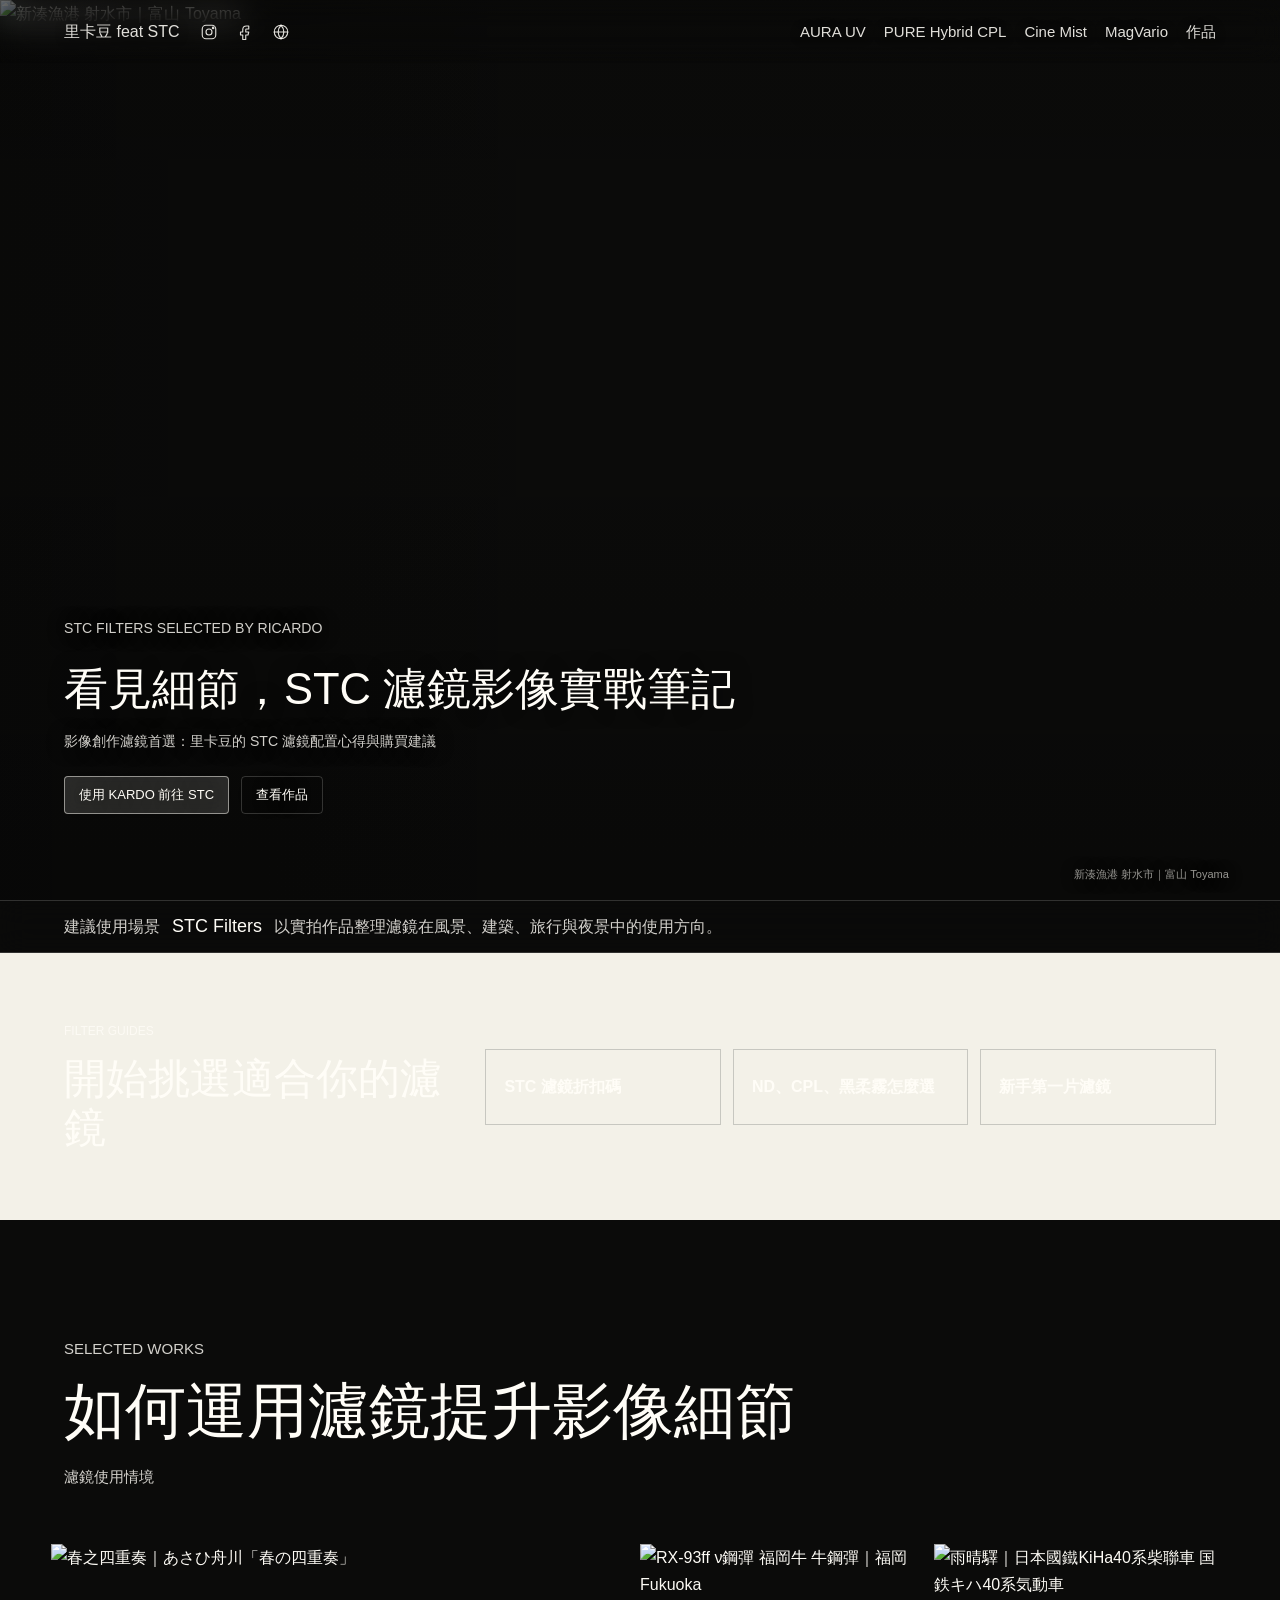
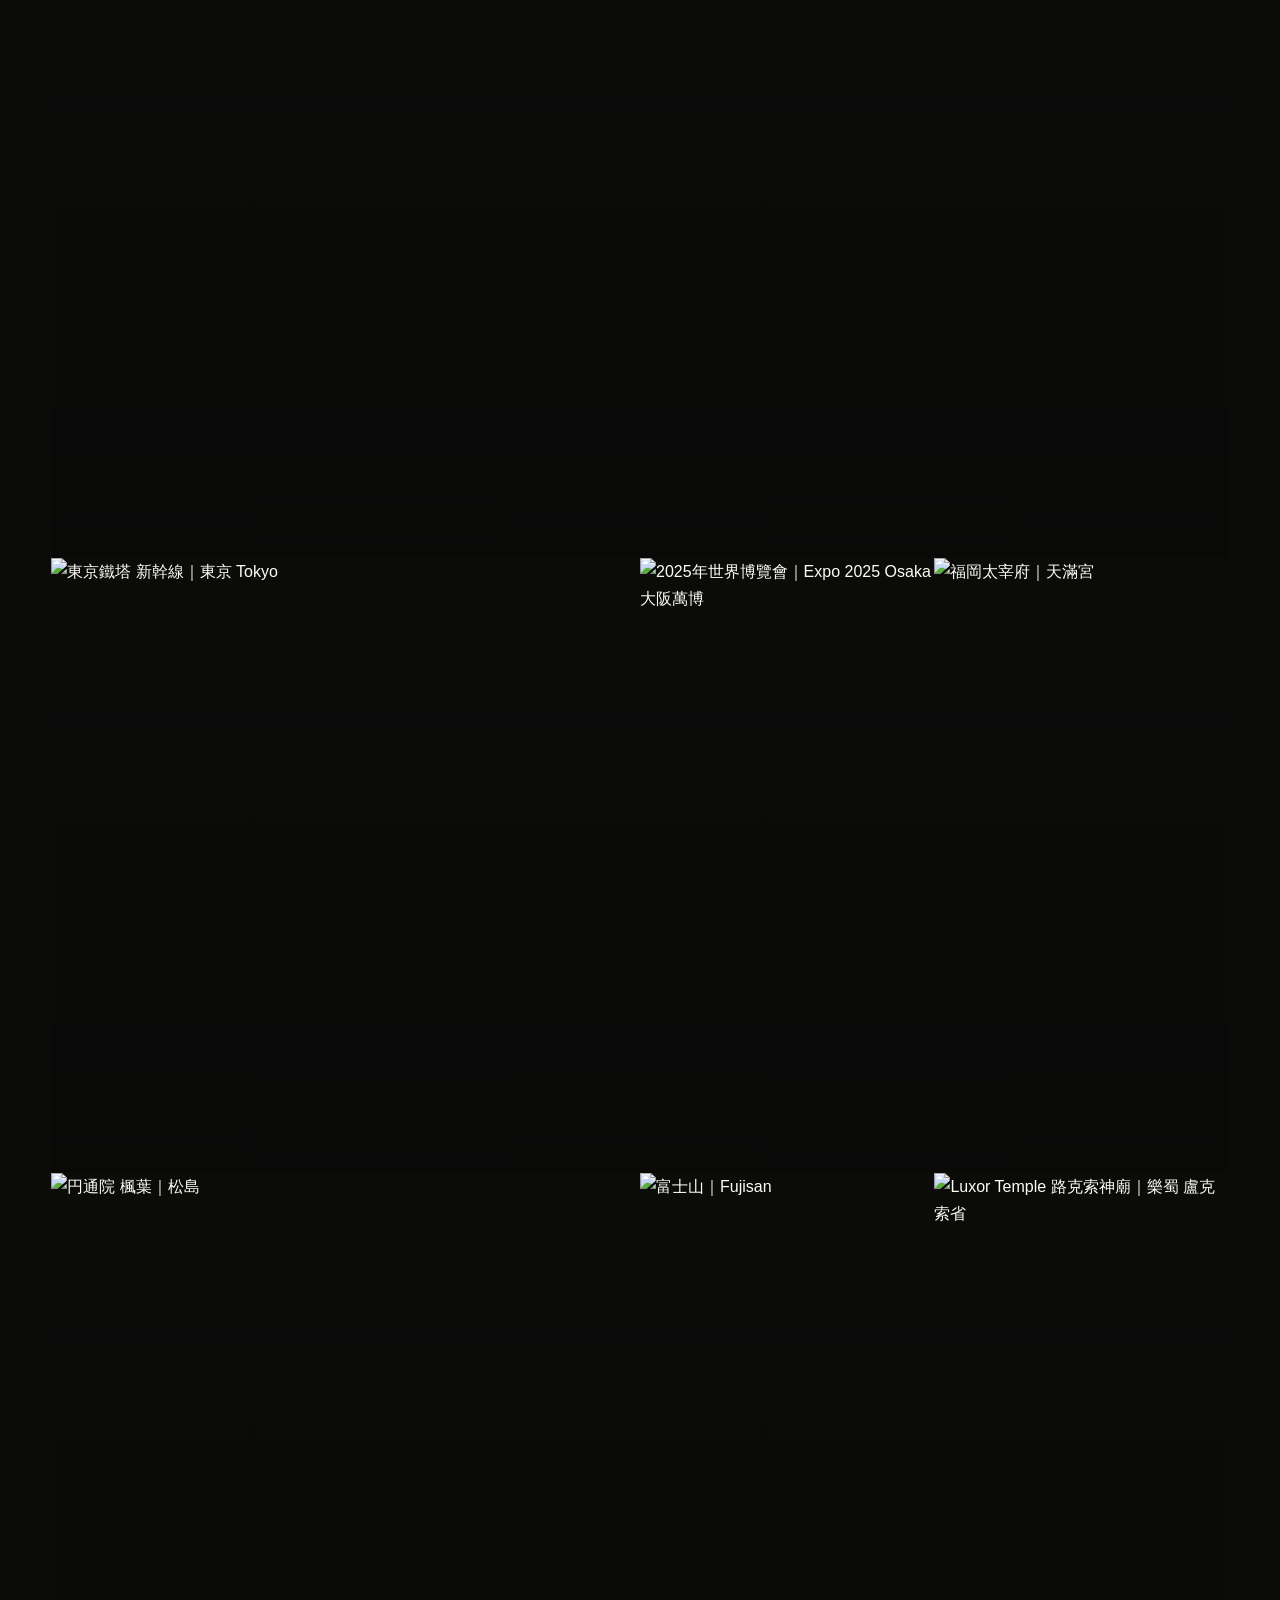
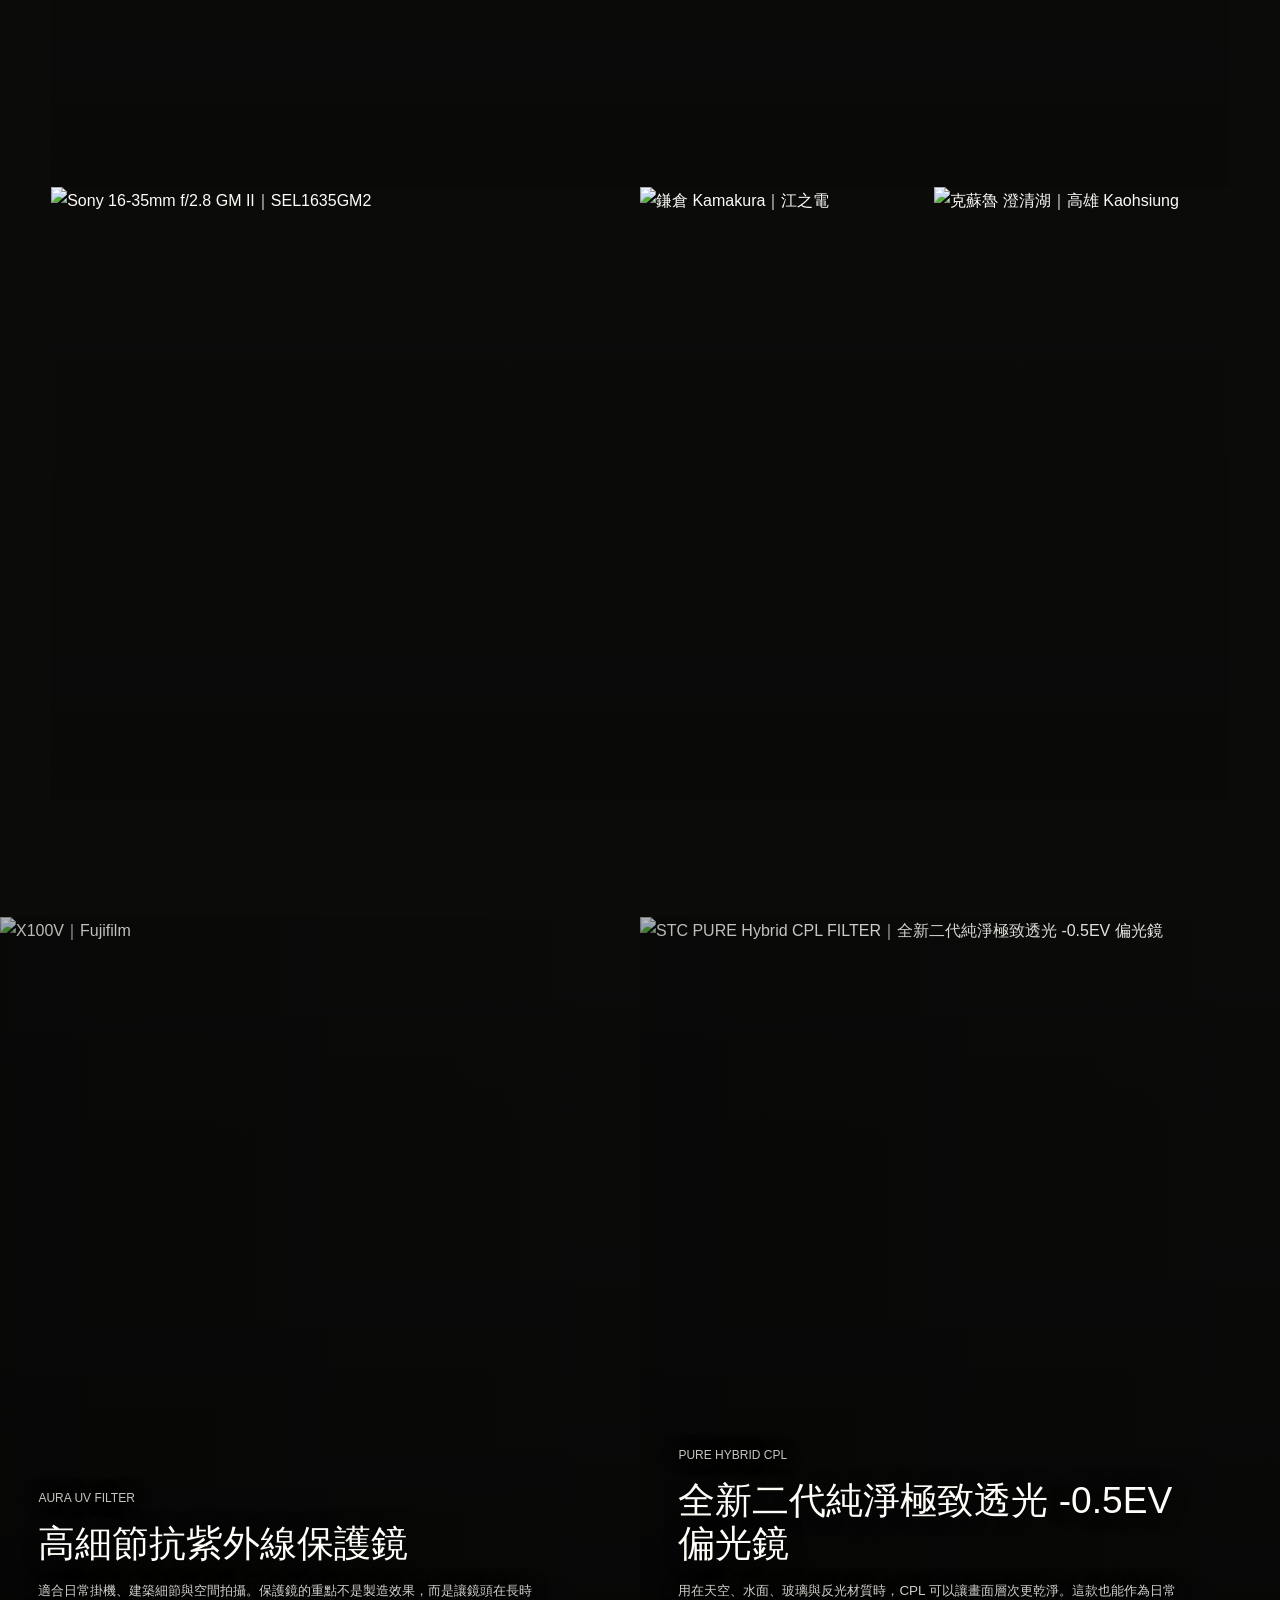
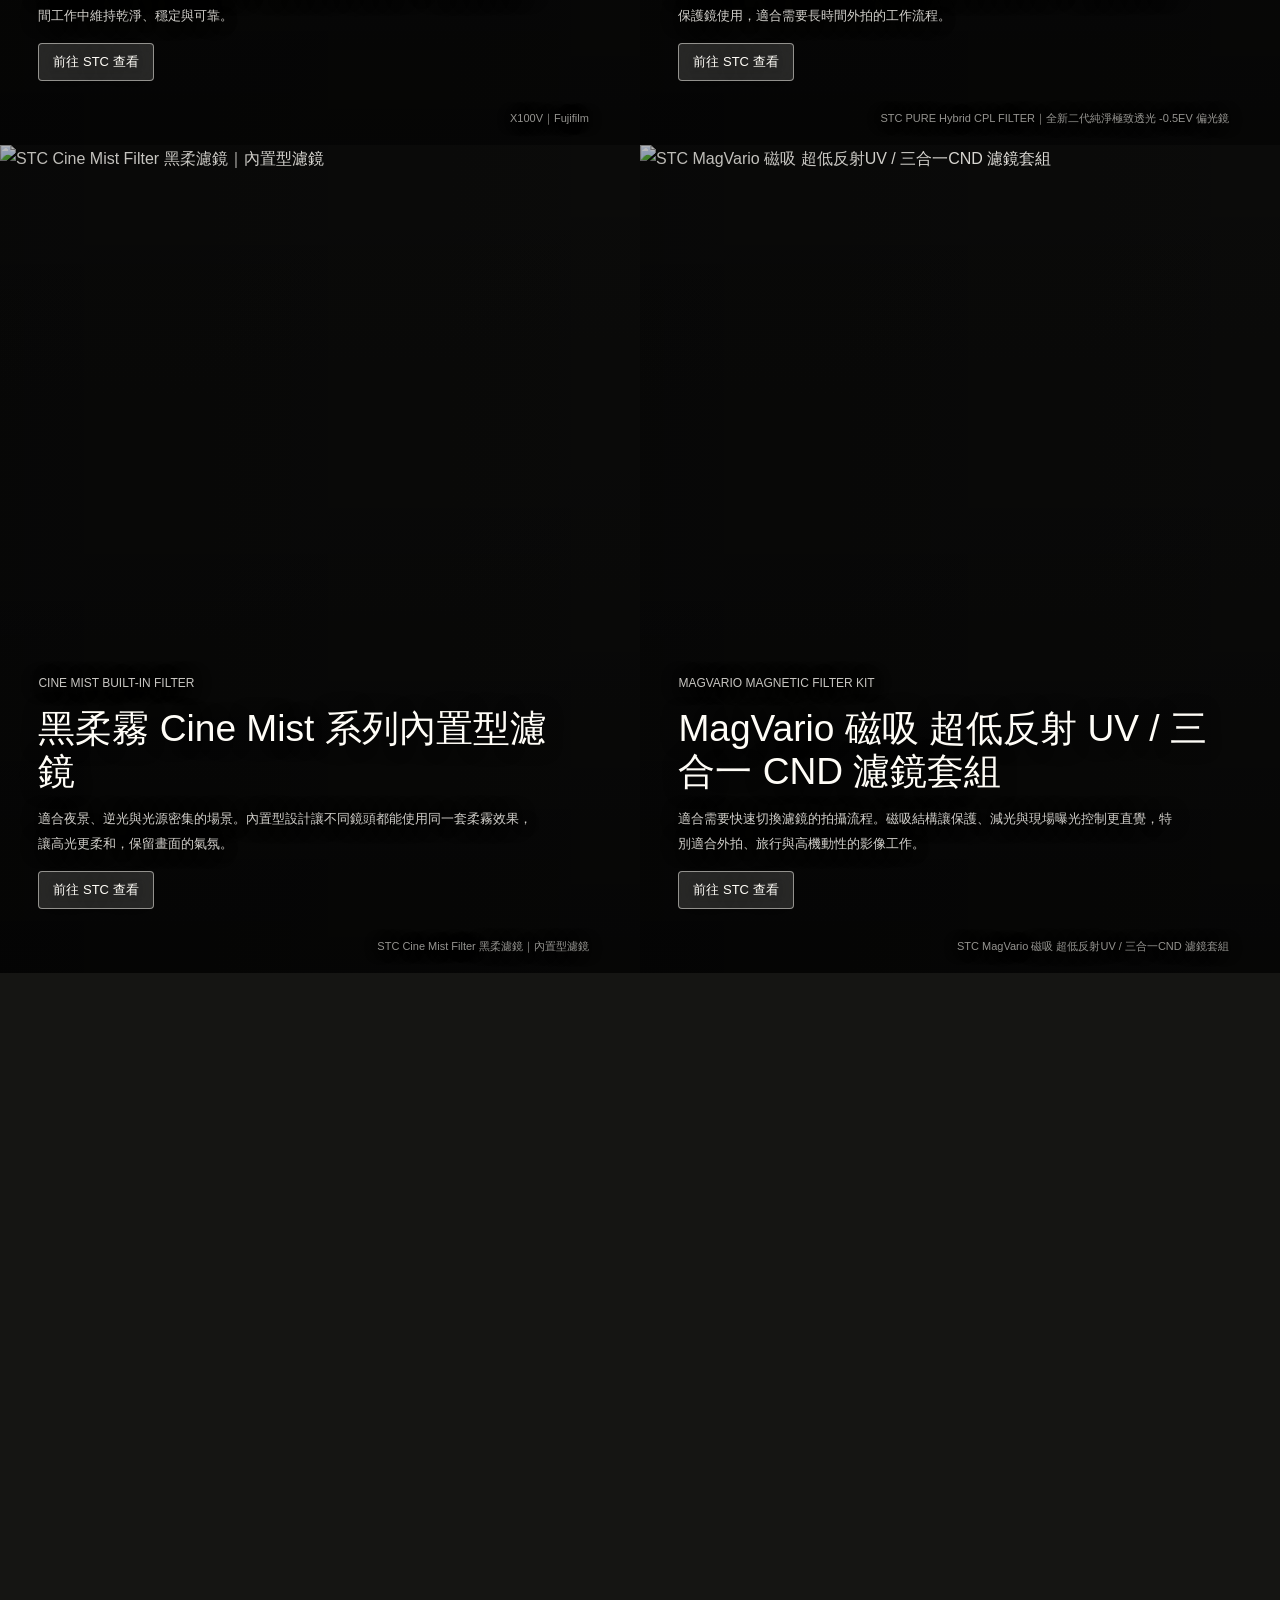
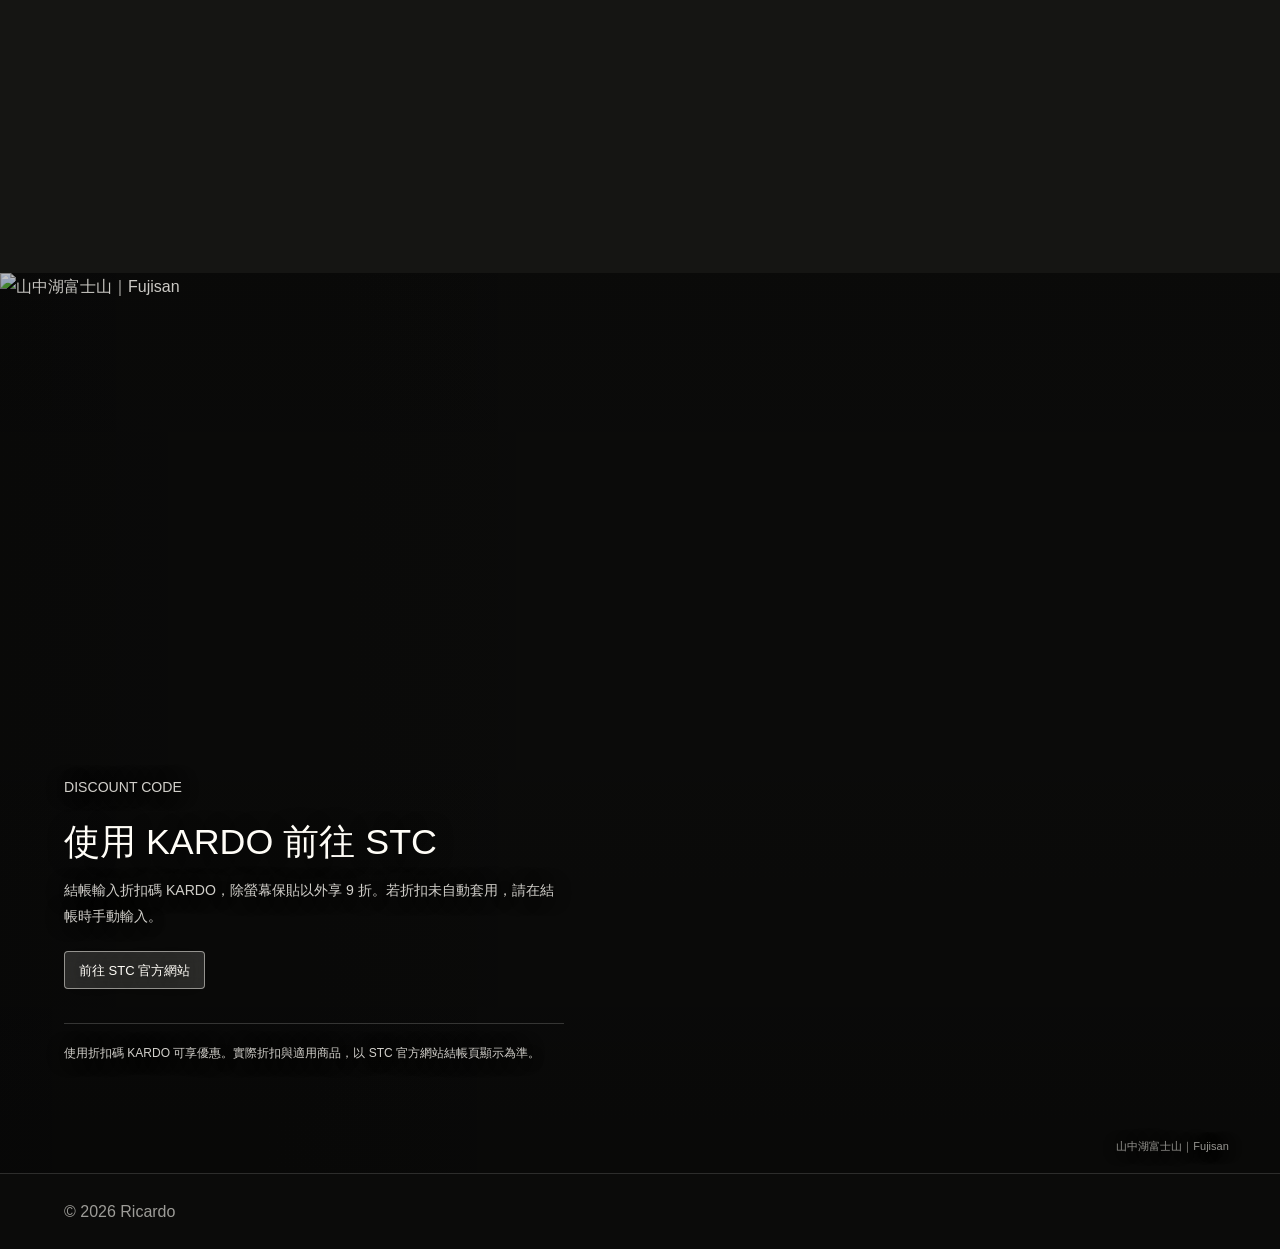
==== index.html @ c7338d15 "新增濾鏡 SEO 導購頁" ====
<!doctype html>
<html lang="zh-Hant">
  <head>
    <meta charset="utf-8">
    <meta name="viewport" content="width=device-width, initial-scale=1">
    <meta
      name="description"
      content="里卡豆 STC 濾鏡合作作品頁，整理 AURA UV FILTER、PURE Hybrid CPL、UV 保護鏡、鏡頭保護鏡、Cine Mist 內置型濾鏡與 MagVario 磁吸濾鏡套組在實拍作品中的影像呈現。"
    >
    <title>STC 濾鏡作品頁｜里卡豆 Ricardo</title>
    <meta property="og:title" content="STC 濾鏡作品頁｜里卡豆 Ricardo">
    <meta
      property="og:description"
      content="以實拍作品呈現 AURA UV FILTER、PURE Hybrid CPL、Cine Mist 內置型濾鏡與 MagVario 磁吸濾鏡套組的影像使用情境。"
    >
    <meta property="og:type" content="website">
    <meta property="og:image" content="https://live.staticflickr.com/65535/55302584686_5efcb80398_b.jpg">
    <meta name="twitter:card" content="summary_large_image">
    <link rel="canonical" href="https://filters.songmatin.com/">
    <link rel="stylesheet" href="assets/css/styles.css">
    <script type="application/ld+json">
      {
        "@context": "https://schema.org",
        "@type": "WebPage",
        "name": "STC 濾鏡作品頁｜里卡豆 Ricardo",
        "url": "https://filters.songmatin.com/",
        "description": "里卡豆以實拍作品整理 STC 濾鏡在風景、建築、旅行與夜景中的使用方向，包含 CPL 偏光鏡、UV 保護鏡、鏡頭保護鏡、Cine Mist 黑柔霧內置型濾鏡與 MagVario 磁吸濾鏡套組。",
        "inLanguage": "zh-Hant-TW",
        "creator": {
          "@type": "Person",
          "name": "里卡豆 Ricardo",
          "url": "https://www.songmatin.com/"
        },
        "about": [
          "STC 濾鏡",
          "CPL 偏光鏡",
          "UV 保護鏡",
          "鏡頭保護鏡",
          "Cine Mist 黑柔霧濾鏡",
          "MagVario 磁吸濾鏡"
        ],
        "keywords": "STC 濾鏡, CPL 偏光鏡, UV 保護鏡, 鏡頭保護鏡, AURA UV FILTER, PURE Hybrid CPL, Cine Mist, MagVario"
      }
    </script>
    <script async src="https://www.googletagmanager.com/gtag/js?id=G-GJKS8VHB09"></script>
    <script>
      window.dataLayer = window.dataLayer || [];
      function gtag() {
        dataLayer.push(arguments);
      }
      gtag("js", new Date());
      gtag("config", "G-GJKS8VHB09");
    </script>
  </head>
  <body class="filter-page" data-page-key="home">
    <header class="site-header filter-header">
      <div class="brand-group">
        <a class="brand" href="./">里卡豆 feat STC</a>
        <div class="social-icons" aria-label="社群連結">
          <a class="social-icon" href="https://www.instagram.com/songmatin/?hl=zh-tw" rel="noopener" target="_blank" aria-label="Instagram">
            <svg aria-hidden="true" viewBox="0 0 24 24">
              <rect x="3" y="3" width="18" height="18" rx="5"></rect>
              <circle cx="12" cy="12" r="4"></circle>
              <circle cx="17.5" cy="6.5" r="1"></circle>
            </svg>
          </a>
          <a class="social-icon" href="https://www.facebook.com/kardostudio" rel="noopener" target="_blank" aria-label="Facebook">
            <svg aria-hidden="true" viewBox="0 0 24 24">
              <path d="M14 8h3V4h-3c-3 0-5 2-5 5v3H6v4h3v6h4v-6h3l1-4h-4V9c0-.6.4-1 1-1Z"></path>
            </svg>
          </a>
          <a class="social-icon" href="https://www.songmatin.com/" rel="noopener" target="_blank" aria-label="Website">
            <svg aria-hidden="true" viewBox="0 0 24 24">
              <circle cx="12" cy="12" r="9"></circle>
              <path d="M3 12h18"></path>
              <path d="M12 3c2.5 2.6 3.8 5.6 3.8 9S14.5 18.4 12 21"></path>
              <path d="M12 3C9.5 5.6 8.2 8.6 8.2 12S9.5 18.4 12 21"></path>
            </svg>
          </a>
        </div>
      </div>
      <nav class="site-nav" aria-label="主要導覽">
        <a href="#aura">AURA UV</a>
        <a href="#cpl">PURE Hybrid CPL</a>
        <a href="#cinemist">Cine Mist</a>
        <a href="#magvario">MagVario</a>
        <a href="#works">作品</a>
      </nav>
    </header>

    <main>
      <section class="filter-hero photo-panel" aria-labelledby="filter-title">
        <a class="photo-credit" href="https://www.flickr.com/photos/songmatin/55302584686/" rel="noopener" target="_blank">
          新湊漁港 射水市｜富山 Toyama
        </a>
        <img
          alt="新湊漁港 射水市｜富山 Toyama"
          class="photo-panel__image"
          fetchpriority="high"
          height="683"
          src="https://live.staticflickr.com/65535/55302584686_5efcb80398_b.jpg"
          width="1024"
        >
        <div class="photo-panel__shade"></div>
        <div class="photo-panel__content filter-hero__content">
          <p class="filter-kicker">STC Filters Selected by Ricardo</p>
          <h1 id="filter-title">看見細節，STC 濾鏡影像實戰筆記</h1>
          <p>
            影像創作濾鏡首選：里卡豆的 STC 濾鏡配置心得與購買建議
          </p>
          <div class="filter-actions">
            <a class="filter-button-link" href="https://tw.stcoptics.com/collections/lens-filters-1?pf_t_filter_type=CPL" rel="noopener" target="_blank">使用 KARDO 前往 STC</a>
            <a class="filter-text-link" href="#works">查看作品</a>
          </div>
        </div>
      </section>

      <section class="discount-band" aria-label="濾鏡建議使用場景">
        <p>建議使用場景</p>
        <strong>STC Filters</strong>
        <span>以實拍作品整理濾鏡在風景、建築、旅行與夜景中的使用方向。</span>
      </section>

      <section class="filter-guide-links" aria-labelledby="guide-links-title">
        <div>
          <p class="filter-kicker">Filter Guides</p>
          <h2 id="guide-links-title">開始挑選適合你的濾鏡</h2>
        </div>
        <div class="filter-guide-links__grid">
          <a href="stc-discount/">STC 濾鏡折扣碼</a>
          <a href="nd-cpl-black-mist-guide/">ND、CPL、黑柔霧怎麼選</a>
          <a href="first-filter-guide/">新手第一片濾鏡</a>
        </div>
      </section>

      <section id="works" class="filter-gallery-section" aria-labelledby="works-title">
        <div class="filter-section-title">
          <p class="filter-kicker">Selected Works</p>
          <h2 id="works-title">如何運用濾鏡提升影像細節</h2>
          <p>
            濾鏡使用情境
          </p>
        </div>

        <div class="filter-gallery">
          <a class="work-photo work-photo--wide" href="https://www.flickr.com/photos/songmatin/55196875797/" rel="noopener" target="_blank">
            <img alt="春之四重奏｜あさひ舟川「春の四重奏」" height="683" loading="lazy" src="https://live.staticflickr.com/65535/55196875797_984718b0e6_b.jpg" width="1024">
          </a>
          <a class="work-photo" href="https://www.flickr.com/photos/songmatin/54733585777/" rel="noopener" target="_blank">
            <img alt="RX-93ff ν鋼彈 福岡牛 牛鋼彈｜福岡 Fukuoka" height="1024" loading="lazy" src="https://live.staticflickr.com/65535/54733585777_4c562960da_b.jpg" width="683">
          </a>
          <a class="work-photo" href="https://www.flickr.com/photos/songmatin/55205184225/" rel="noopener" target="_blank">
            <img alt="雨晴驛｜日本國鐵KiHa40系柴聯車 国鉄キハ40系気動車" height="1024" loading="lazy" src="https://live.staticflickr.com/65535/55205184225_0babcafd3c_b.jpg" width="683">
          </a>
          <a class="work-photo work-photo--wide" href="https://www.flickr.com/photos/songmatin/54442841206/" rel="noopener" target="_blank">
            <img alt="東京鐵塔 新幹線｜東京 Tokyo" height="683" loading="lazy" src="https://live.staticflickr.com/65535/54442841206_113a6a8b4c_b.jpg" width="1024">
          </a>
          <a class="work-photo" href="https://www.flickr.com/photos/songmatin/54842652349/" rel="noopener" target="_blank">
            <img alt="2025年世界博覽會｜Expo 2025 Osaka 大阪萬博" height="1024" loading="lazy" src="https://live.staticflickr.com/65535/54842652349_8865ccbf38_b.jpg" width="683">
          </a>
          <a class="work-photo" href="https://www.flickr.com/photos/songmatin/53478023188/" rel="noopener" target="_blank">
            <img alt="福岡太宰府｜天滿宮" height="1024" loading="lazy" src="https://live.staticflickr.com/65535/53478023188_fa0241237d_b.jpg" width="683">
          </a>
          <a class="work-photo work-photo--wide" href="https://www.flickr.com/photos/songmatin/54005806600/" rel="noopener" target="_blank">
            <img alt="円通院 楓葉｜松島" height="683" loading="lazy" src="https://live.staticflickr.com/65535/54005806600_535bc7d1ea_b.jpg" width="1024">
          </a>
          <a class="work-photo" href="https://www.flickr.com/photos/songmatin/53673336766/" rel="noopener" target="_blank">
            <img alt="富士山｜Fujisan" height="1024" loading="lazy" src="https://live.staticflickr.com/65535/53673336766_9bebdfc12a_b.jpg" width="683">
          </a>
          <a class="work-photo" href="https://www.flickr.com/photos/songmatin/54655905095/" rel="noopener" target="_blank">
            <img alt="Luxor Temple 路克索神廟｜樂蜀 盧克索省" height="1024" loading="lazy" src="https://live.staticflickr.com/65535/54655905095_b336fd5017_b.jpg" width="683">
          </a>
          <a class="work-photo work-photo--wide" href="https://www.flickr.com/photos/songmatin/53426323838/" rel="noopener" target="_blank">
            <img alt="Sony 16-35mm f/2.8 GM II｜SEL1635GM2" height="683" loading="lazy" src="https://live.staticflickr.com/65535/53426323838_05240397a4_b.jpg" width="1024">
          </a>
          <a class="work-photo" href="https://www.flickr.com/photos/songmatin/53359596321/" rel="noopener" target="_blank">
            <img alt="鎌倉 Kamakura｜江之電" height="683" loading="lazy" src="https://live.staticflickr.com/65535/53359596321_a1b65b2ae6_b.jpg" width="1024">
          </a>
          <a class="work-photo" href="https://www.flickr.com/photos/songmatin/55095329649/" rel="noopener" target="_blank">
            <img alt="克蘇魯 澄清湖｜高雄 Kaohsiung" height="1024" loading="lazy" src="https://live.staticflickr.com/65535/55095329649_3c50fbc902_b.jpg" width="683">
          </a>
        </div>
      </section>


      <section class="product-share-section" aria-label="產品分享">
        <div class="product-pair">
          <article id="aura" class="product-tile" aria-labelledby="aura-title">
            <a class="photo-credit" href="https://www.flickr.com/photos/songmatin/51924158470/" rel="noopener" target="_blank">
              X100V｜Fujifilm
            </a>
            <img
              alt="X100V｜Fujifilm"
              class="product-tile__image"
              height="683"
              loading="lazy"
              src="https://live.staticflickr.com/65535/51924158470_ffe03b653c_b.jpg"
              width="1024"
            >
            <div class="product-tile__shade"></div>
            <div class="product-tile__content">
              <p class="filter-kicker">AURA UV FILTER</p>
              <h2 id="aura-title">高細節抗紫外線保護鏡</h2>
              <p>
                適合日常掛機、建築細節與空間拍攝。保護鏡的重點不是製造效果，而是讓鏡頭在長時間工作中維持乾淨、穩定與可靠。
              </p>
              <a class="filter-button-link" href="https://tw.stcoptics.com/collections/lens-filters-1/products/%E9%AB%98%E7%B4%B0%E7%AF%80%E6%8A%97%E7%B4%AB%E5%A4%96%E7%B7%9A%E4%BF%9D%E8%AD%B7%E9%8F%A1-aura-uv-filter" rel="noopener" target="_blank">前往 STC 查看</a>
            </div>
          </article>

          <article id="cpl" class="product-tile" aria-labelledby="cpl-title">
            <a class="photo-credit" href="https://www.flickr.com/photos/songmatin/54654932397/" rel="noopener" target="_blank">
              STC PURE Hybrid CPL FILTER｜全新二代純淨極致透光 -0.5EV 偏光鏡
            </a>
            <img
              alt="STC PURE Hybrid CPL FILTER｜全新二代純淨極致透光 -0.5EV 偏光鏡"
              class="product-tile__image"
              height="683"
              loading="lazy"
              src="https://live.staticflickr.com/65535/54654932397_5b93fe6d4f_b.jpg"
              width="1024"
            >
            <div class="product-tile__shade"></div>
            <div class="product-tile__content">
              <p class="filter-kicker">PURE Hybrid CPL</p>
              <h2 id="cpl-title">全新二代純淨極致透光 -0.5EV 偏光鏡</h2>
              <p>
                用在天空、水面、玻璃與反光材質時，CPL 可以讓畫面層次更乾淨。這款也能作為日常保護鏡使用，適合需要長時間外拍的工作流程。
              </p>
              <a class="filter-button-link" href="https://tw.stcoptics.com/collections/lens-filters-1/products/%E6%A5%B5%E8%87%B4%E9%80%8F%E5%85%89%E5%81%8F%E5%85%89%E9%8F%A1-hybrid-circular-polarizer-cpl-filter" rel="noopener" target="_blank">前往 STC 查看</a>
            </div>
          </article>
        </div>

        <div class="product-pair">
          <article id="cinemist" class="product-tile" aria-labelledby="cinemist-title">
            <a class="photo-credit" href="https://www.flickr.com/photos/songmatin/53695231899/" rel="noopener" target="_blank">
              STC Cine Mist Filter 黑柔濾鏡｜內置型濾鏡
            </a>
            <img
              alt="STC Cine Mist Filter 黑柔濾鏡｜內置型濾鏡"
              class="product-tile__image"
              height="683"
              loading="lazy"
              src="https://live.staticflickr.com/65535/53695231899_399fba305d_b.jpg"
              width="1024"
            >
            <div class="product-tile__shade"></div>
            <div class="product-tile__content">
              <p class="filter-kicker">Cine Mist Built-in Filter</p>
              <h2 id="cinemist-title">黑柔霧 Cine Mist 系列內置型濾鏡</h2>
              <p>
                適合夜景、逆光與光源密集的場景。內置型設計讓不同鏡頭都能使用同一套柔霧效果，讓高光更柔和，保留畫面的氣氛。
              </p>
              <a class="filter-button-link" href="https://tw.stcoptics.com/collections/clip-filters?pf_t_filter_type=Sensor+Protector" rel="noopener" target="_blank">前往 STC 查看</a>
            </div>
          </article>

          <article id="magvario" class="product-tile" aria-labelledby="magvario-title">
            <a class="photo-credit" href="https://www.flickr.com/photos/songmatin/55321300629/" rel="noopener" target="_blank">
              STC MagVario 磁吸 超低反射UV / 三合一CND 濾鏡套組
            </a>
            <img
              alt="STC MagVario 磁吸 超低反射UV / 三合一CND 濾鏡套組"
              class="product-tile__image"
              height="683"
              loading="lazy"
              src="https://live.staticflickr.com/65535/55321300629_c3fa96f844_b.jpg"
              width="1024"
            >
            <div class="product-tile__shade"></div>
            <div class="product-tile__content">
              <p class="filter-kicker">MagVario Magnetic Filter Kit</p>
              <h2 id="magvario-title">MagVario 磁吸 超低反射 UV / 三合一 CND 濾鏡套組</h2>
              <p>
                適合需要快速切換濾鏡的拍攝流程。磁吸結構讓保護、減光與現場曝光控制更直覺，特別適合外拍、旅行與高機動性的影像工作。
              </p>
              <a class="filter-button-link" href="https://tw.stcoptics.com/products/magvario-cnd-uv?variant=47754580525304" rel="noopener" target="_blank">前往 STC 查看</a>
            </div>
          </article>
        </div>
      </section>

      <section class="filter-video-section" aria-label="濾鏡拍攝影片">
        <div class="filter-video-frame" aria-label="16:9 影片模組">
          <iframe
            allow="accelerometer; autoplay; clipboard-write; encrypted-media; gyroscope; picture-in-picture; web-share"
            allowfullscreen
            loading="lazy"
            src="https://www.youtube.com/embed/e4DEZ2uZVGM?autoplay=1&mute=1&loop=1&playlist=e4DEZ2uZVGM&playsinline=1&rel=0"
            title="STC 濾鏡拍攝現場影片"
          ></iframe>
        </div>
      </section>

      <section class="photo-panel closing-panel" aria-labelledby="closing-title">
        <a class="photo-credit" href="https://www.flickr.com/photos/songmatin/53120856798/" rel="noopener" target="_blank">
          山中湖富士山｜Fujisan
        </a>
        <img
          alt="山中湖富士山｜Fujisan"
          class="photo-panel__image"
          height="683"
          loading="lazy"
          src="https://live.staticflickr.com/65535/53120856798_00b1226a89_b.jpg"
          width="1024"
        >
        <div class="photo-panel__shade"></div>
        <div class="photo-panel__content">
          <p class="filter-kicker">Discount Code</p>
          <h2 id="closing-title">使用 KARDO 前往 STC</h2>
          <p>
            結帳輸入折扣碼 KARDO，除螢幕保貼以外享 9 折。若折扣未自動套用，請在結帳時手動輸入。
          </p>
          <a class="filter-button-link" href="https://tw.stcoptics.com/collections/lens-filters-1?pf_t_filter_type=CPL" rel="noopener" target="_blank">前往 STC 官方網站</a>
          <p class="affiliate-note">
            使用折扣碼 KARDO 可享優惠。實際折扣與適用商品，以 STC 官方網站結帳頁顯示為準。
          </p>
        </div>
      </section>
    </main>

    <footer class="site-footer filter-footer">
      <p>© 2026 Ricardo</p>
    </footer>

    <script src="assets/js/main.js"></script>
  </body>
</html>
---- assets/css/styles.css ----
:root {
  color-scheme: light;
  --ink: #18201f;
  --muted: #5d6864;
  --line: #d8ded8;
  --paper: #f8f7f2;
  --surface: #ffffff;
  --accent: #2f6f73;
  --accent-dark: #214d50;
  --gold: #b9873d;
}

* {
  box-sizing: border-box;
}

html {
  scroll-behavior: smooth;
}

body {
  margin: 0;
  background: var(--paper);
  color: var(--ink);
  font-family: -apple-system, BlinkMacSystemFont, "Segoe UI", sans-serif;
  line-height: 1.7;
}

a {
  color: inherit;
}

.site-header {
  position: sticky;
  top: 0;
  z-index: 10;
  display: flex;
  align-items: center;
  justify-content: space-between;
  gap: 24px;
  padding: 18px clamp(20px, 5vw, 64px);
  background: rgba(248, 247, 242, 0.92);
  border-bottom: 1px solid var(--line);
  backdrop-filter: blur(16px);
}

.brand {
  font-weight: 700;
  text-decoration: none;
}

.site-nav {
  display: flex;
  flex-wrap: wrap;
  gap: 18px;
  color: var(--muted);
  font-size: 15px;
}

.site-nav a {
  text-decoration: none;
}

.site-nav a[aria-current="page"] {
  color: var(--accent-dark);
  font-weight: 700;
}

.hero {
  min-height: 72vh;
  display: grid;
  align-items: end;
  padding: clamp(80px, 12vw, 144px) clamp(20px, 5vw, 64px) clamp(56px, 8vw, 96px);
  background:
    linear-gradient(120deg, rgba(24, 32, 31, 0.84), rgba(47, 111, 115, 0.52)),
    linear-gradient(135deg, #263735, #5f7e78 45%, #c7b17b);
  color: #fffdf7;
}

.hero__content {
  max-width: 820px;
}

.eyebrow {
  margin: 0 0 10px;
  color: var(--gold);
  font-size: 13px;
  font-weight: 700;
  letter-spacing: 0;
  text-transform: uppercase;
}

.hero .eyebrow {
  color: #f0c36c;
}

h1,
h2,
h3,
p {
  margin-top: 0;
}

h1 {
  max-width: 760px;
  margin-bottom: 20px;
  font-size: clamp(42px, 7vw, 82px);
  line-height: 1.05;
  letter-spacing: 0;
}

h2 {
  margin-bottom: 0;
  font-size: clamp(30px, 4vw, 48px);
  line-height: 1.15;
  letter-spacing: 0;
}

h3 {
  margin-bottom: 10px;
  font-size: 21px;
}

.hero p {
  max-width: 680px;
  margin-bottom: 28px;
  color: rgba(255, 253, 247, 0.88);
  font-size: 18px;
}

.primary-link {
  display: inline-flex;
  align-items: center;
  min-height: 44px;
  padding: 10px 18px;
  background: #fffdf7;
  color: var(--accent-dark);
  border-radius: 6px;
  font-weight: 700;
  text-decoration: none;
}

.section {
  padding: clamp(56px, 8vw, 92px) clamp(20px, 5vw, 64px);
}

.section--muted {
  background: var(--surface);
  border-block: 1px solid var(--line);
}

.section--contact {
  background: var(--accent-dark);
  color: #fffdf7;
}

.section__heading {
  max-width: 760px;
  margin-bottom: 28px;
}

.section__heading--split {
  max-width: none;
  display: flex;
  align-items: end;
  justify-content: space-between;
  gap: 24px;
}

.section__copy {
  max-width: 760px;
  color: var(--muted);
  font-size: 18px;
}

.section--contact .section__copy {
  color: rgba(255, 253, 247, 0.82);
}

.grid {
  display: grid;
  grid-template-columns: repeat(4, minmax(0, 1fr));
  gap: 16px;
}

.work-card {
  min-height: 220px;
  padding: 22px;
  background: var(--surface);
  border: 1px solid var(--line);
  border-radius: 8px;
}

.work-card p {
  margin-bottom: 0;
  color: var(--muted);
}

.service-list {
  display: grid;
  grid-template-columns: repeat(4, minmax(0, 1fr));
  gap: 12px;
  margin: 0;
  padding: 0;
  list-style: none;
}

.service-list li {
  min-height: 80px;
  padding: 18px;
  background: var(--paper);
  border: 1px solid var(--line);
  border-radius: 8px;
  font-weight: 700;
}

.site-footer {
  padding: 24px clamp(20px, 5vw, 64px);
  color: var(--muted);
  border-top: 1px solid var(--line);
}

.site-footer p {
  margin: 0;
}

.gear-hero {
  position: relative;
  min-height: 72vh;
  display: grid;
  align-items: end;
  overflow: hidden;
  padding: clamp(80px, 12vw, 144px) clamp(20px, 5vw, 64px) clamp(56px, 8vw, 96px);
  color: #fffdf7;
}

.gear-hero__media {
  position: absolute;
  inset: 0;
  background:
    linear-gradient(90deg, rgba(24, 32, 31, 0.9), rgba(24, 32, 31, 0.58) 42%, rgba(24, 32, 31, 0.18)),
    url("https://upload.wikimedia.org/wikipedia/commons/8/8c/Bag_Of_Gear_Flatlay_%28Unsplash%29.jpg") center / cover;
  transform: scale(1.02);
}

.gear-hero__content {
  position: relative;
  max-width: 760px;
}

.gear-hero p {
  max-width: 680px;
  margin-bottom: 28px;
  color: rgba(255, 253, 247, 0.88);
  font-size: 18px;
}

.gear-intro {
  padding-bottom: clamp(40px, 6vw, 72px);
}

.gear-filters {
  display: flex;
  flex-wrap: wrap;
  justify-content: flex-end;
  gap: 8px;
}

.filter-button {
  min-height: 38px;
  padding: 8px 12px;
  color: var(--accent-dark);
  background: var(--surface);
  border: 1px solid var(--line);
  border-radius: 6px;
  font: inherit;
  font-weight: 700;
  cursor: pointer;
}

.filter-button.is-active {
  color: #fffdf7;
  background: var(--accent-dark);
  border-color: var(--accent-dark);
}

.gear-grid {
  display: grid;
  grid-template-columns: repeat(3, minmax(0, 1fr));
  gap: 16px;
}

.gear-card {
  display: flex;
  flex-direction: column;
  min-height: 360px;
  padding: 22px;
  background: var(--surface);
  border: 1px solid var(--line);
  border-radius: 8px;
}

.gear-card.is-hidden {
  display: none;
}

.gear-card__top {
  display: flex;
  align-items: center;
  justify-content: space-between;
  gap: 12px;
  margin-bottom: 18px;
}

.gear-card__tag,
.gear-card__status {
  display: inline-flex;
  align-items: center;
  min-height: 28px;
  padding: 3px 9px;
  border-radius: 999px;
  font-size: 13px;
  font-weight: 700;
}

.gear-card__tag {
  color: var(--accent-dark);
  background: #e6eeee;
}

.gear-card__status {
  color: #6b4b16;
  background: #f4e6c8;
}

.gear-card p {
  color: var(--muted);
}

.gear-card dl {
  display: grid;
  gap: 14px;
  margin: auto 0 0;
}

.gear-card dt {
  margin-bottom: 4px;
  color: var(--accent-dark);
  font-weight: 700;
}

.gear-card dd {
  margin: 0;
  color: var(--muted);
}

.gear-table-wrap {
  overflow-x: auto;
  border: 1px solid var(--line);
  border-radius: 8px;
  background: var(--surface);
}

.gear-table {
  width: 100%;
  min-width: 720px;
  border-collapse: collapse;
}

.gear-table th,
.gear-table td {
  padding: 16px 18px;
  text-align: left;
  border-bottom: 1px solid var(--line);
  vertical-align: top;
}

.gear-table th {
  color: var(--accent-dark);
  background: #edf1ef;
}

.gear-table tr:last-child td {
  border-bottom: 0;
}

.filter-page {
  --filter-ink: #fffdf7;
  --filter-subtle: rgba(255, 253, 247, 0.82);
  --filter-line: rgba(255, 253, 247, 0.18);
  --filter-latin: "Allomira - Professional Modern Sans", "Allomira", "Avenir Next", "Helvetica Neue", Arial, sans-serif;
  --filter-zh: "金萱 3 分糖", "金萱三分糖", "Jin Xuan 3", "jf-jinxuan", "Noto Sans TC", -apple-system, BlinkMacSystemFont, "Segoe UI", sans-serif;
  background: #0b0b0a;
  color: var(--filter-ink);
  font-family: var(--filter-zh);
  font-weight: 300;
}

.filter-header {
  position: fixed;
  right: 0;
  left: 0;
  background: linear-gradient(180deg, rgba(9, 9, 8, 0.34), rgba(9, 9, 8, 0));
  border-bottom: 0;
  color: var(--filter-ink);
}

.filter-header .brand,
.filter-header .site-nav {
  color: rgba(255, 253, 247, 0.88);
  font-family: var(--filter-latin);
  font-weight: 400;
  text-shadow: 0 1px 12px rgba(0, 0, 0, 0.38);
}

.brand-group,
.social-icons {
  display: flex;
  align-items: center;
}

.brand-group {
  gap: 16px;
}

.filter-header .brand {
  font-family: var(--filter-zh);
  text-decoration: none;
}

.social-icons {
  gap: 10px;
}

.social-icon {
  display: inline-flex;
  align-items: center;
  justify-content: center;
  width: 26px;
  height: 26px;
  color: rgba(255, 253, 247, 0.88);
  text-decoration: none;
}

.social-icon svg {
  width: 18px;
  height: 18px;
  fill: none;
  stroke: currentColor;
  stroke-linecap: round;
  stroke-linejoin: round;
  stroke-width: 1.5;
}

.social-icon:hover {
  color: #fffdf7;
}

.filter-header .site-nav a:hover,
.filter-header .site-nav a[aria-current="page"] {
  color: var(--filter-ink);
}

.photo-panel {
  position: relative;
  min-height: 100svh;
  display: grid;
  align-items: end;
  overflow: hidden;
  padding: clamp(92px, 12vw, 150px) clamp(20px, 5vw, 72px) clamp(46px, 7vw, 86px);
  color: var(--filter-ink);
  background: #0b0b0a;
}

.photo-panel__image {
  position: absolute;
  inset: 0;
  width: 100%;
  height: 100%;
  object-fit: cover;
  object-position: center;
}

.photo-panel__shade {
  position: absolute;
  inset: 0;
  background:
    linear-gradient(90deg, rgba(0, 0, 0, 0.18), rgba(0, 0, 0, 0.02) 48%, rgba(0, 0, 0, 0)),
    linear-gradient(180deg, rgba(0, 0, 0, 0.08), rgba(0, 0, 0, 0) 42%, rgba(0, 0, 0, 0.2));
}

.photo-panel--right {
  justify-items: end;
}

.photo-panel--right .photo-panel__shade {
  background:
    linear-gradient(270deg, rgba(0, 0, 0, 0.18), rgba(0, 0, 0, 0.02) 48%, rgba(0, 0, 0, 0)),
    linear-gradient(180deg, rgba(0, 0, 0, 0.08), rgba(0, 0, 0, 0) 42%, rgba(0, 0, 0, 0.2));
}

.photo-panel__content {
  position: relative;
  z-index: 1;
  width: min(520px, 100%);
  text-shadow: 0 1px 18px rgba(0, 0, 0, 0.54);
}

.filter-hero__content {
  width: min(760px, 100%);
}

.filter-hero__content h1 {
  font-size: clamp(28px, 3vw, 42px);
  white-space: nowrap;
}

.filter-hero__content p {
  max-width: 640px;
}

.filter-kicker {
  margin: 0 0 14px;
  color: rgba(255, 253, 247, 0.78);
  font-family: var(--filter-latin);
  font-size: clamp(10px, 0.95vw, 12px);
  font-weight: 400;
  letter-spacing: 0;
  text-transform: uppercase;
}

.filter-page h1,
.filter-page h2 {
  max-width: 900px;
  margin-bottom: 14px;
  color: var(--filter-ink);
  font-size: clamp(26px, 3.4vw, 48px);
  font-weight: 300;
  line-height: 1.16;
  letter-spacing: 0;
}

.product-panel h2,
.closing-panel h2 {
  font-size: clamp(24px, 2.8vw, 40px);
}

.filter-page .photo-panel__content p {
  max-width: 500px;
  margin-bottom: 22px;
  color: var(--filter-subtle);
  font-size: clamp(13px, 1.1vw, 16px);
  font-weight: 300;
  line-height: 1.85;
}

.filter-actions {
  display: flex;
  flex-wrap: wrap;
  align-items: center;
  gap: 12px;
}

.filter-button-link,
.filter-text-link {
  display: inline-flex;
  align-items: center;
  justify-content: center;
  min-height: 38px;
  padding: 8px 14px;
  border-radius: 4px;
  font-family: var(--filter-latin);
  font-size: 13px;
  font-weight: 400;
  line-height: 1.2;
  text-decoration: none;
}

.filter-button-link {
  color: #fffdf7;
  background: rgba(255, 253, 247, 0.14);
  border: 1px solid rgba(255, 253, 247, 0.5);
  backdrop-filter: blur(8px);
}

.filter-text-link {
  color: var(--filter-ink);
  border: 1px solid var(--filter-line);
}

.photo-credit {
  position: absolute;
  right: clamp(18px, 4vw, 54px);
  bottom: 18px;
  z-index: 2;
  max-width: min(420px, calc(100% - 36px));
  color: rgba(255, 253, 247, 0.58);
  font-size: 11px;
  font-weight: 300;
  line-height: 1.5;
  text-align: right;
  text-decoration: none;
  text-shadow: 0 1px 14px rgba(0, 0, 0, 0.56);
}

.discount-band {
  position: sticky;
  top: 0;
  z-index: 8;
  display: grid;
  grid-template-columns: auto auto minmax(0, 1fr);
  align-items: center;
  gap: 12px;
  padding: 10px clamp(20px, 5vw, 72px);
  color: var(--filter-ink);
  background: rgba(11, 11, 10, 0.72);
  border-block: 1px solid rgba(255, 253, 247, 0.16);
  backdrop-filter: blur(14px);
}

.discount-band p,
.discount-band span {
  margin: 0;
  color: var(--filter-subtle);
}

.discount-band strong {
  color: var(--filter-ink);
  font-family: var(--filter-latin);
  font-size: 18px;
  font-weight: 400;
  letter-spacing: 0;
}

.filter-guide-links {
  display: grid;
  grid-template-columns: minmax(220px, 0.7fr) minmax(0, 1.3fr);
  gap: 28px;
  align-items: center;
  padding: clamp(36px, 6vw, 68px) clamp(20px, 5vw, 64px);
  background: #f3f1e8;
  color: var(--filter-ink);
}

.filter-guide-links h2 {
  margin: 0;
  font-size: clamp(26px, 4vw, 42px);
}

.filter-guide-links__grid {
  display: grid;
  grid-template-columns: repeat(3, minmax(0, 1fr));
  gap: 12px;
}

.filter-guide-links__grid a {
  min-height: 76px;
  display: flex;
  align-items: center;
  padding: 18px;
  border: 1px solid rgba(24, 32, 31, 0.2);
  color: var(--filter-ink);
  font-weight: 700;
  text-decoration: none;
}

.filter-guide-links__grid a:hover,
.filter-guide-links__grid a:focus-visible {
  border-color: var(--filter-ink);
}

.product-share-section {
  background: #0b0b0a;
}

.product-pair {
  display: grid;
  grid-template-columns: repeat(2, minmax(0, 1fr));
  min-height: 92svh;
}

.product-tile {
  position: relative;
  min-height: 92svh;
  overflow: hidden;
  color: var(--filter-ink);
  background: #0b0b0a;
}

.product-tile__image {
  position: absolute;
  inset: 0;
  width: 100%;
  height: 100%;
  object-fit: cover;
  object-position: center;
}

.product-tile__shade {
  position: absolute;
  inset: 0;
  background:
    linear-gradient(180deg, rgba(0, 0, 0, 0.02), rgba(0, 0, 0, 0.18) 54%, rgba(0, 0, 0, 0.48)),
    linear-gradient(90deg, rgba(0, 0, 0, 0.26), rgba(0, 0, 0, 0.02));
}

.product-tile__content {
  position: absolute;
  right: clamp(18px, 3vw, 42px);
  bottom: clamp(32px, 5vw, 66px);
  left: clamp(18px, 3vw, 42px);
  z-index: 1;
  max-width: 540px;
  text-shadow: 0 1px 18px rgba(0, 0, 0, 0.58);
}

.product-tile h2 {
  font-size: clamp(24px, 2.9vw, 42px);
}

.product-tile p:not(.filter-kicker) {
  max-width: 500px;
  color: var(--filter-subtle);
  font-size: clamp(13px, 1.05vw, 15px);
  font-weight: 300;
  line-height: 1.85;
}

.filter-video-section {
  position: relative;
  min-height: 100svh;
  overflow: hidden;
  padding: 0;
  background: #0b0b0a;
}

.filter-video-frame {
  position: absolute;
  inset: 0;
  width: 100%;
  height: 100%;
  overflow: hidden;
  background: #151513;
}

.filter-video-frame img,
.filter-video-frame video {
  position: absolute;
  inset: 0;
  width: 100%;
  height: 100%;
  border: 0;
  object-fit: cover;
}

.filter-video-frame iframe {
  position: absolute;
  top: 50%;
  left: 50%;
  width: max(100vw, 177.78svh);
  height: max(56.25vw, 100svh);
  border: 0;
  transform: translate(-50%, -50%);
}

.filter-gallery-section {
  padding: clamp(62px, 9vw, 118px) clamp(16px, 4vw, 56px);
  background: #0b0b0a;
}

.filter-section-title {
  max-width: 780px;
  margin: 0 0 clamp(30px, 5vw, 54px);
  padding-inline: clamp(4px, 1vw, 16px);
}

.filter-section-title h2 {
  margin-bottom: 18px;
  font-size: clamp(30px, 4.8vw, 62px);
  font-weight: 300;
}

.filter-section-title p {
  color: var(--filter-subtle);
  font-size: 15px;
  font-weight: 300;
}

.filter-gallery {
  display: grid;
  grid-auto-flow: dense;
  grid-template-columns: repeat(4, minmax(0, 1fr));
  gap: 0;
}

.work-photo {
  position: relative;
  min-height: clamp(320px, 48vw, 720px);
  overflow: hidden;
  color: var(--filter-ink);
  background: #0b0b0a;
  text-decoration: none;
}

.work-photo--wide {
  grid-column: span 2;
}

.work-photo img {
  width: 100%;
  height: 100%;
  object-fit: cover;
  object-position: center;
  transition: transform 420ms ease, filter 420ms ease;
}

.work-photo::after {
  position: absolute;
  inset: 0;
  content: "";
  background: linear-gradient(180deg, rgba(0, 0, 0, 0), rgba(0, 0, 0, 0.18));
}

.photo-number {
  position: absolute;
  top: 14px;
  left: 14px;
  z-index: 2;
  display: inline-flex;
  align-items: center;
  justify-content: center;
  min-width: 44px;
  min-height: 30px;
  padding: 5px 9px;
  color: rgba(255, 253, 247, 0.92);
  background: rgba(11, 11, 10, 0.38);
  border: 1px solid rgba(255, 253, 247, 0.62);
  border-radius: 4px;
  font-family: var(--filter-latin);
  font-size: 12px;
  font-weight: 400;
  line-height: 1;
  text-shadow: 0 1px 10px rgba(0, 0, 0, 0.5);
  backdrop-filter: blur(8px);
}

.work-photo span {
  position: absolute;
  right: 18px;
  bottom: 18px;
  left: 18px;
  z-index: 1;
  color: rgba(255, 253, 247, 0.86);
  font-size: clamp(12px, 1.05vw, 14px);
  font-weight: 300;
  line-height: 1.65;
  text-shadow: 0 1px 16px rgba(0, 0, 0, 0.6);
}

.work-photo:hover img {
  filter: saturate(1.02) contrast(1.02);
  transform: scale(1.012);
}

.affiliate-note {
  margin-top: 34px;
  padding-top: 18px;
  border-top: 1px solid var(--filter-line);
  font-size: 12px !important;
}

.filter-footer {
  color: rgba(255, 253, 247, 0.6);
  background: #0b0b0a;
  border-top-color: rgba(255, 253, 247, 0.14);
}

.photo-board-page {
  --filter-bg: #0b0b0a;
  --filter-ink: #fffdf7;
  --filter-subtle: rgba(255, 253, 247, 0.68);
  --filter-line: rgba(255, 253, 247, 0.18);
  background: var(--filter-bg);
  color: var(--filter-ink);
  font-family: "Jin Xuan 3 Sugar", "Noto Serif TC", "PingFang TC", -apple-system, BlinkMacSystemFont, "Segoe UI", sans-serif;
}

.photo-board-header {
  display: flex;
  align-items: end;
  justify-content: space-between;
  gap: 24px;
  padding: clamp(42px, 7vw, 84px) clamp(18px, 4vw, 56px) 26px;
  border-bottom: 1px solid var(--filter-line);
}

.photo-board-header h1 {
  max-width: none;
  margin-bottom: 10px;
  font-size: clamp(30px, 4.8vw, 64px);
  font-weight: 300;
}

.photo-board-header p {
  max-width: 760px;
  margin-bottom: 0;
  color: var(--filter-subtle);
  font-size: 15px;
  font-weight: 300;
}

.photo-board-link {
  flex: 0 0 auto;
  color: var(--filter-ink);
  font-size: 13px;
  text-decoration: none;
  border-bottom: 1px solid currentColor;
}

.photo-board-section {
  padding: clamp(34px, 5vw, 64px) clamp(18px, 4vw, 56px);
  border-bottom: 1px solid var(--filter-line);
}

.photo-board-section h2 {
  margin-bottom: 22px;
  font-size: clamp(22px, 3vw, 34px);
  font-weight: 300;
}

.photo-board-grid {
  display: grid;
  grid-template-columns: repeat(6, minmax(0, 1fr));
  gap: 0;
}

.photo-board-item {
  position: relative;
  display: block;
  min-height: 180px;
  overflow: hidden;
  color: var(--filter-ink);
  background: #151513;
  text-decoration: none;
}

.photo-board-item--wide {
  grid-column: span 2;
}

.photo-board-item img {
  width: 100%;
  height: 100%;
  object-fit: cover;
}

.photo-board-item::after {
  position: absolute;
  inset: 0;
  content: "";
  background: linear-gradient(180deg, rgba(0, 0, 0, 0), rgba(0, 0, 0, 0.42));
}

.photo-board-caption {
  position: absolute;
  right: 12px;
  bottom: 12px;
  left: 12px;
  z-index: 1;
  color: rgba(255, 253, 247, 0.78);
  font-size: 12px;
  line-height: 1.45;
  text-shadow: 0 1px 12px rgba(0, 0, 0, 0.55);
}

@media (max-width: 900px) {
  .grid,
  .service-list {
    grid-template-columns: repeat(2, minmax(0, 1fr));
  }

  .section__heading--split {
    align-items: flex-start;
    flex-direction: column;
  }

  .gear-filters {
    justify-content: flex-start;
  }

  .gear-grid {
    grid-template-columns: repeat(2, minmax(0, 1fr));
  }

  .filter-gallery {
    grid-template-columns: repeat(2, minmax(0, 1fr));
  }

  .filter-guide-links {
    grid-template-columns: 1fr;
  }

  .product-pair {
    grid-template-columns: 1fr;
  }

  .product-tile {
    min-height: 84svh;
  }

  .photo-board-header {
    align-items: flex-start;
    flex-direction: column;
  }

  .photo-board-grid {
    grid-template-columns: repeat(3, minmax(0, 1fr));
  }
}

@media (max-width: 640px) {
  .site-header {
    align-items: flex-start;
    flex-direction: column;
  }

  .site-nav {
    gap: 14px;
  }

  .hero {
    min-height: 68vh;
  }

  .grid,
  .service-list,
  .gear-grid {
    grid-template-columns: 1fr;
  }

  .gear-hero {
    min-height: 68vh;
  }

  .gear-card {
    min-height: auto;
  }

  .filter-header {
    position: absolute;
  }

  .filter-header .site-nav {
    display: none;
  }

  .filter-guide-links__grid {
    grid-template-columns: 1fr;
  }

  .photo-panel {
    min-height: 92svh;
    padding-top: 108px;
  }

  .photo-panel__shade,
  .photo-panel--right .photo-panel__shade {
    background:
      linear-gradient(180deg, rgba(0, 0, 0, 0.12), rgba(0, 0, 0, 0.02) 38%, rgba(0, 0, 0, 0.28)),
      linear-gradient(90deg, rgba(0, 0, 0, 0.18), rgba(0, 0, 0, 0));
  }

  .filter-page h1,
  .filter-page h2 {
    font-size: clamp(24px, 8vw, 36px);
  }

  .filter-hero__content h1 {
    white-space: normal;
  }

  .filter-page .photo-panel__content p {
    font-size: 13px;
  }

  .filter-button-link,
  .filter-text-link {
    font-size: 12px;
  }

  .product-tile {
    min-height: 86svh;
  }

  .product-tile__content {
    right: 20px;
    bottom: 40px;
    left: 20px;
  }

  .discount-band {
    position: static;
    grid-template-columns: 1fr;
    gap: 2px;
  }

  .filter-gallery {
    grid-template-columns: 1fr;
  }

  .work-photo,
  .work-photo--wide {
    grid-column: auto;
    min-height: 70svh;
  }

  .photo-board-grid {
    grid-template-columns: repeat(2, minmax(0, 1fr));
  }

  .photo-board-item,
  .photo-board-item--wide {
    grid-column: auto;
    min-height: 170px;
  }

  .photo-credit {
    display: none;
  }
}
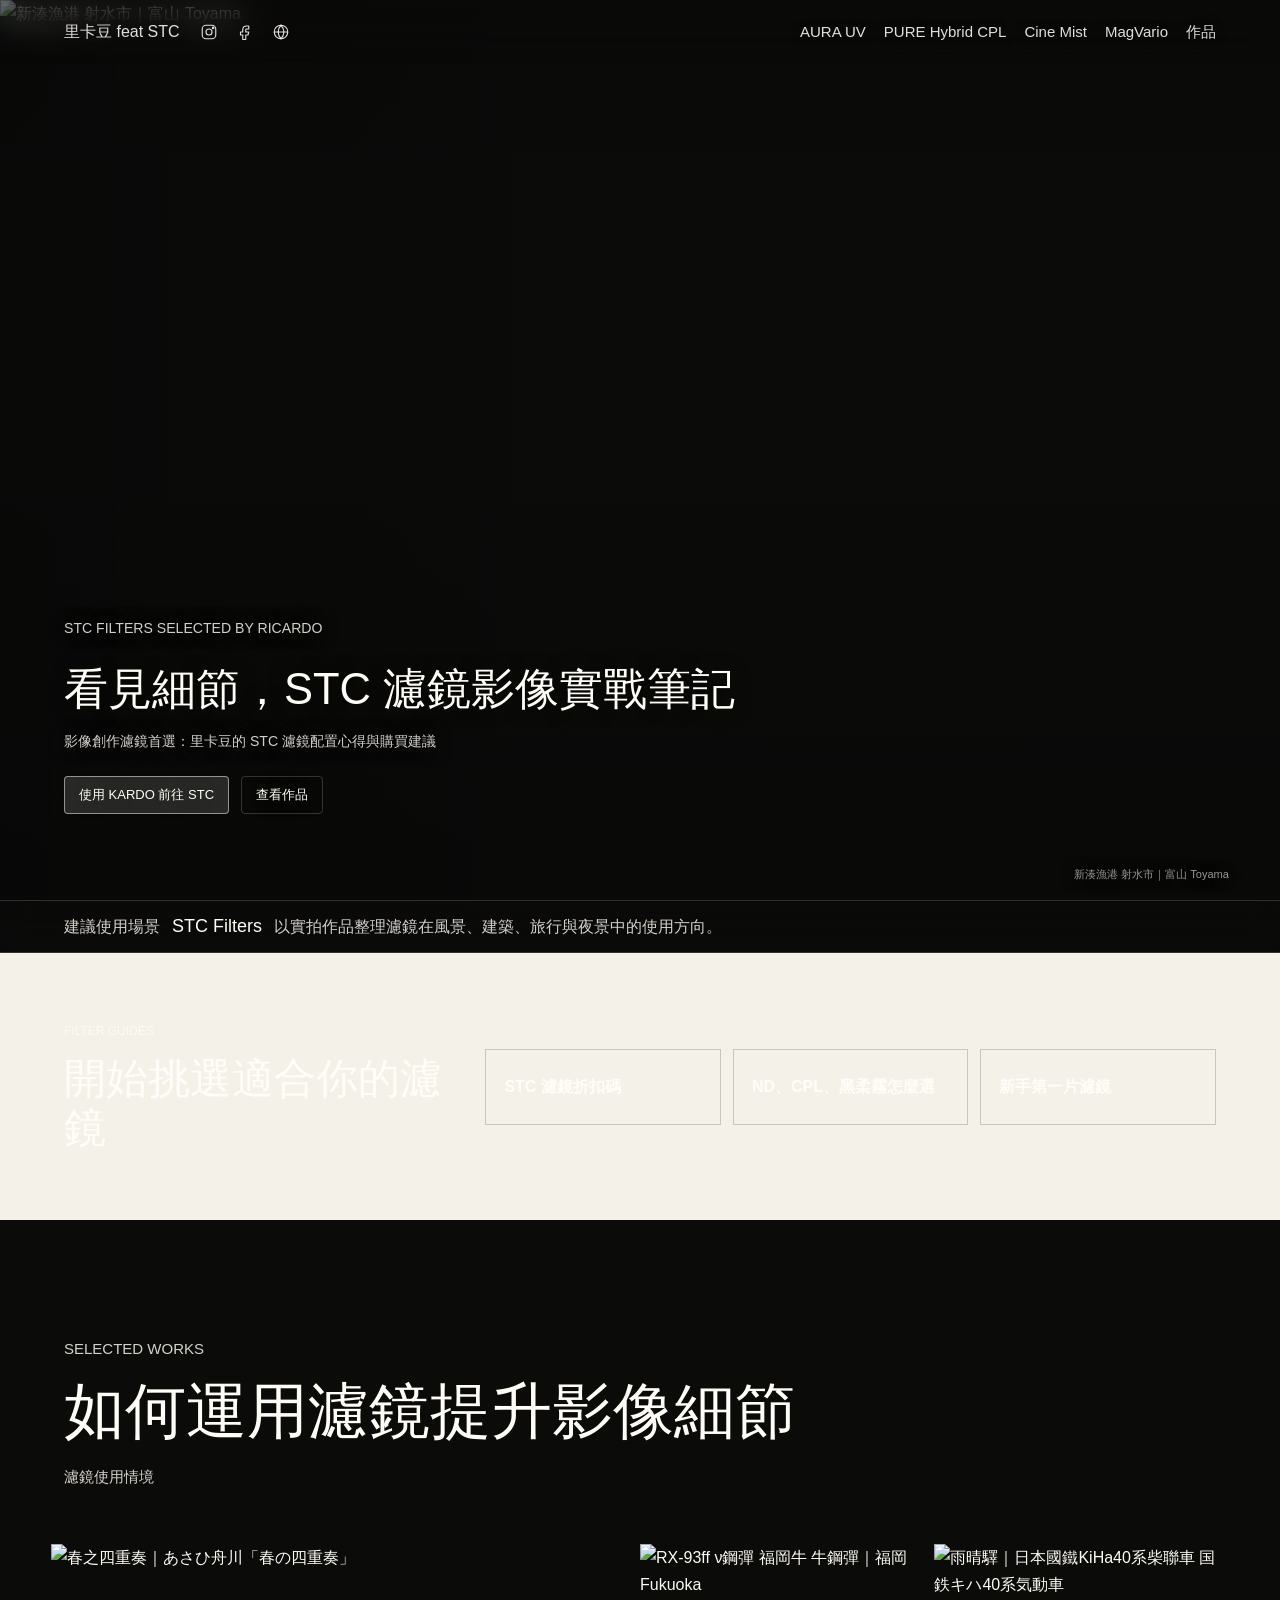
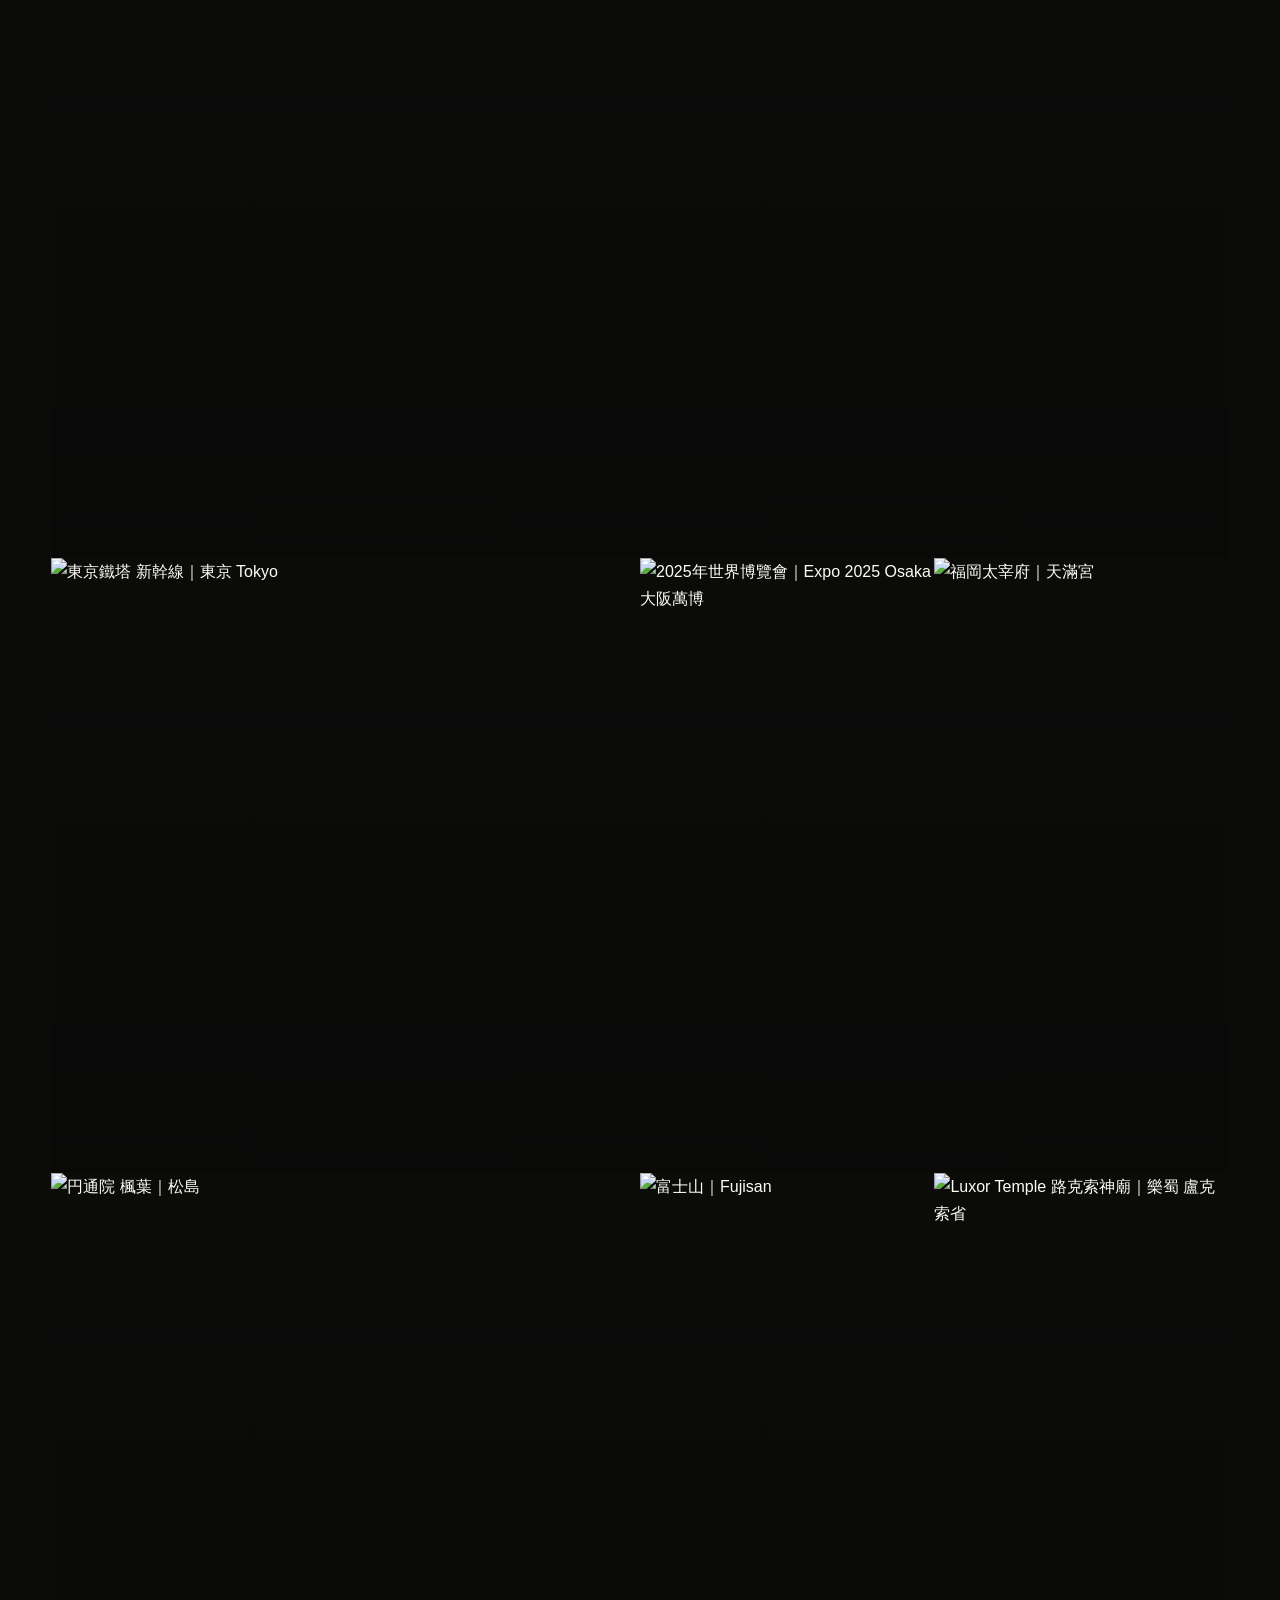
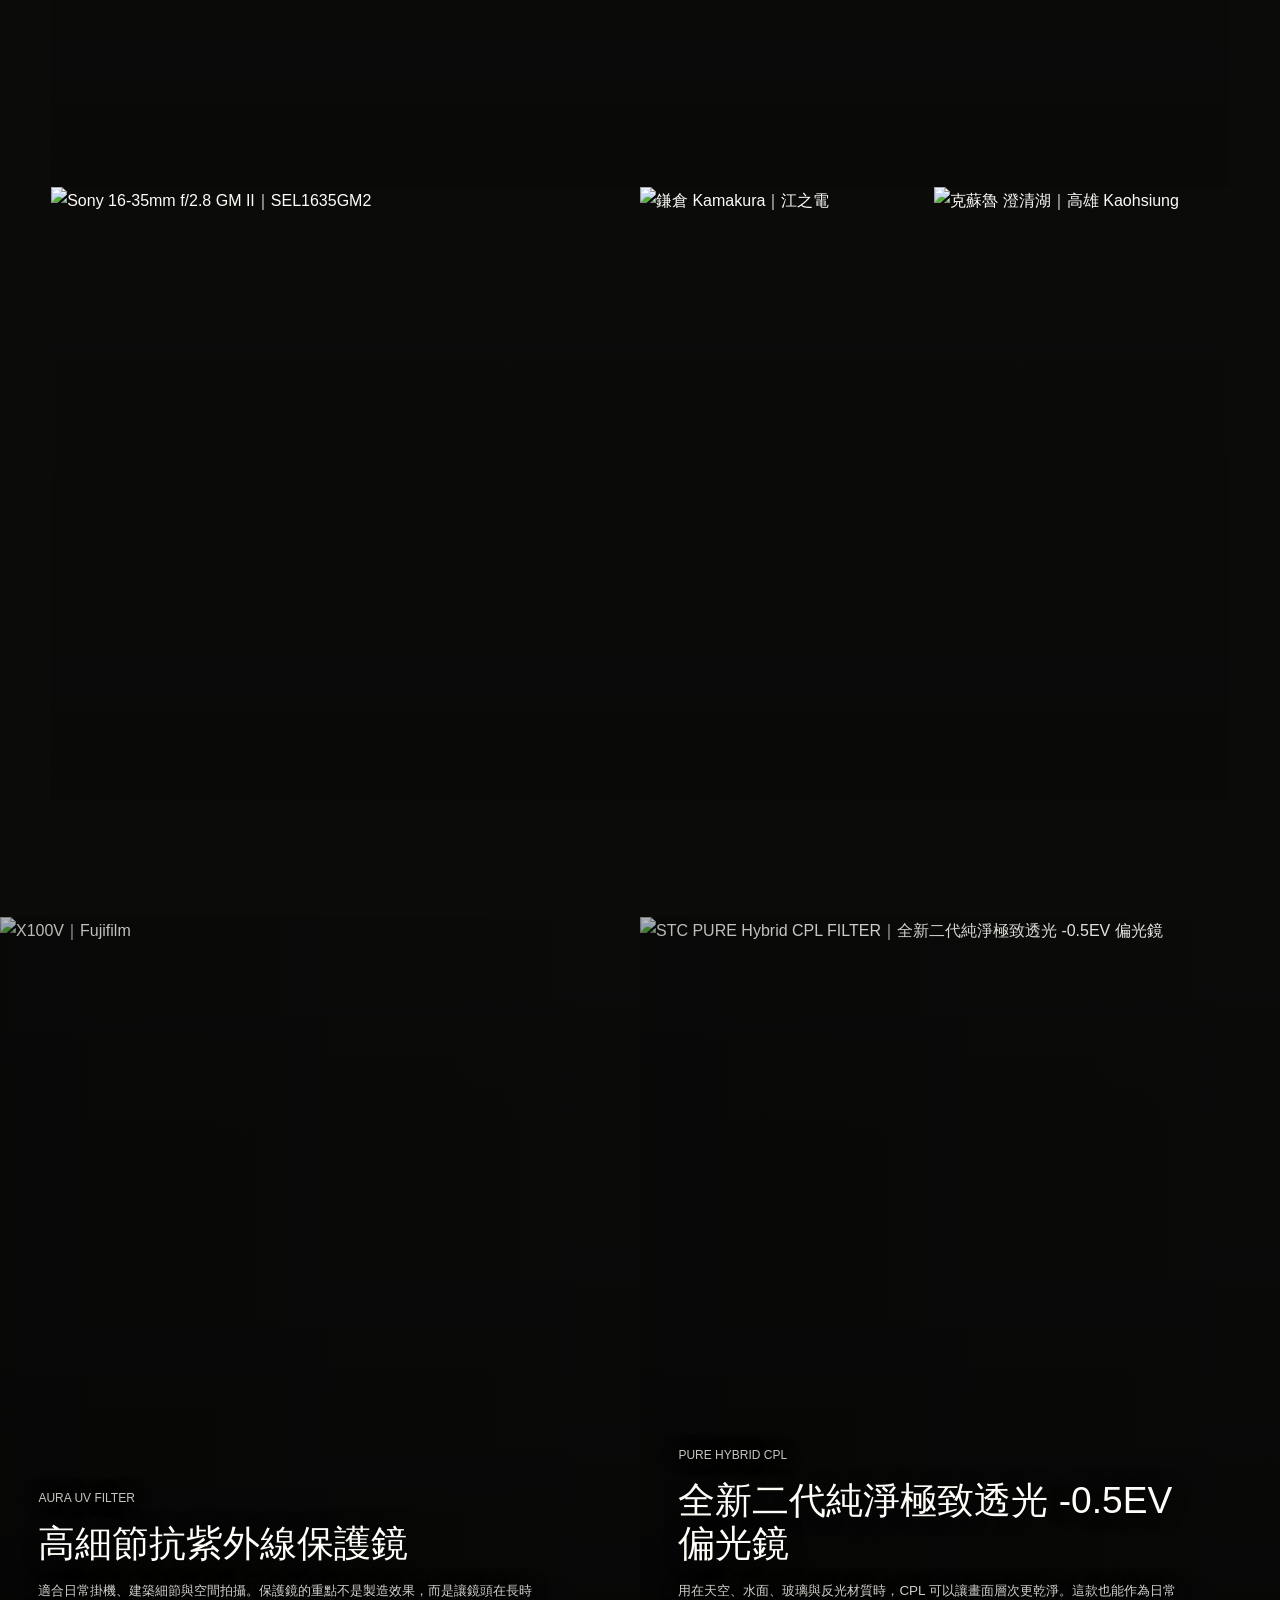
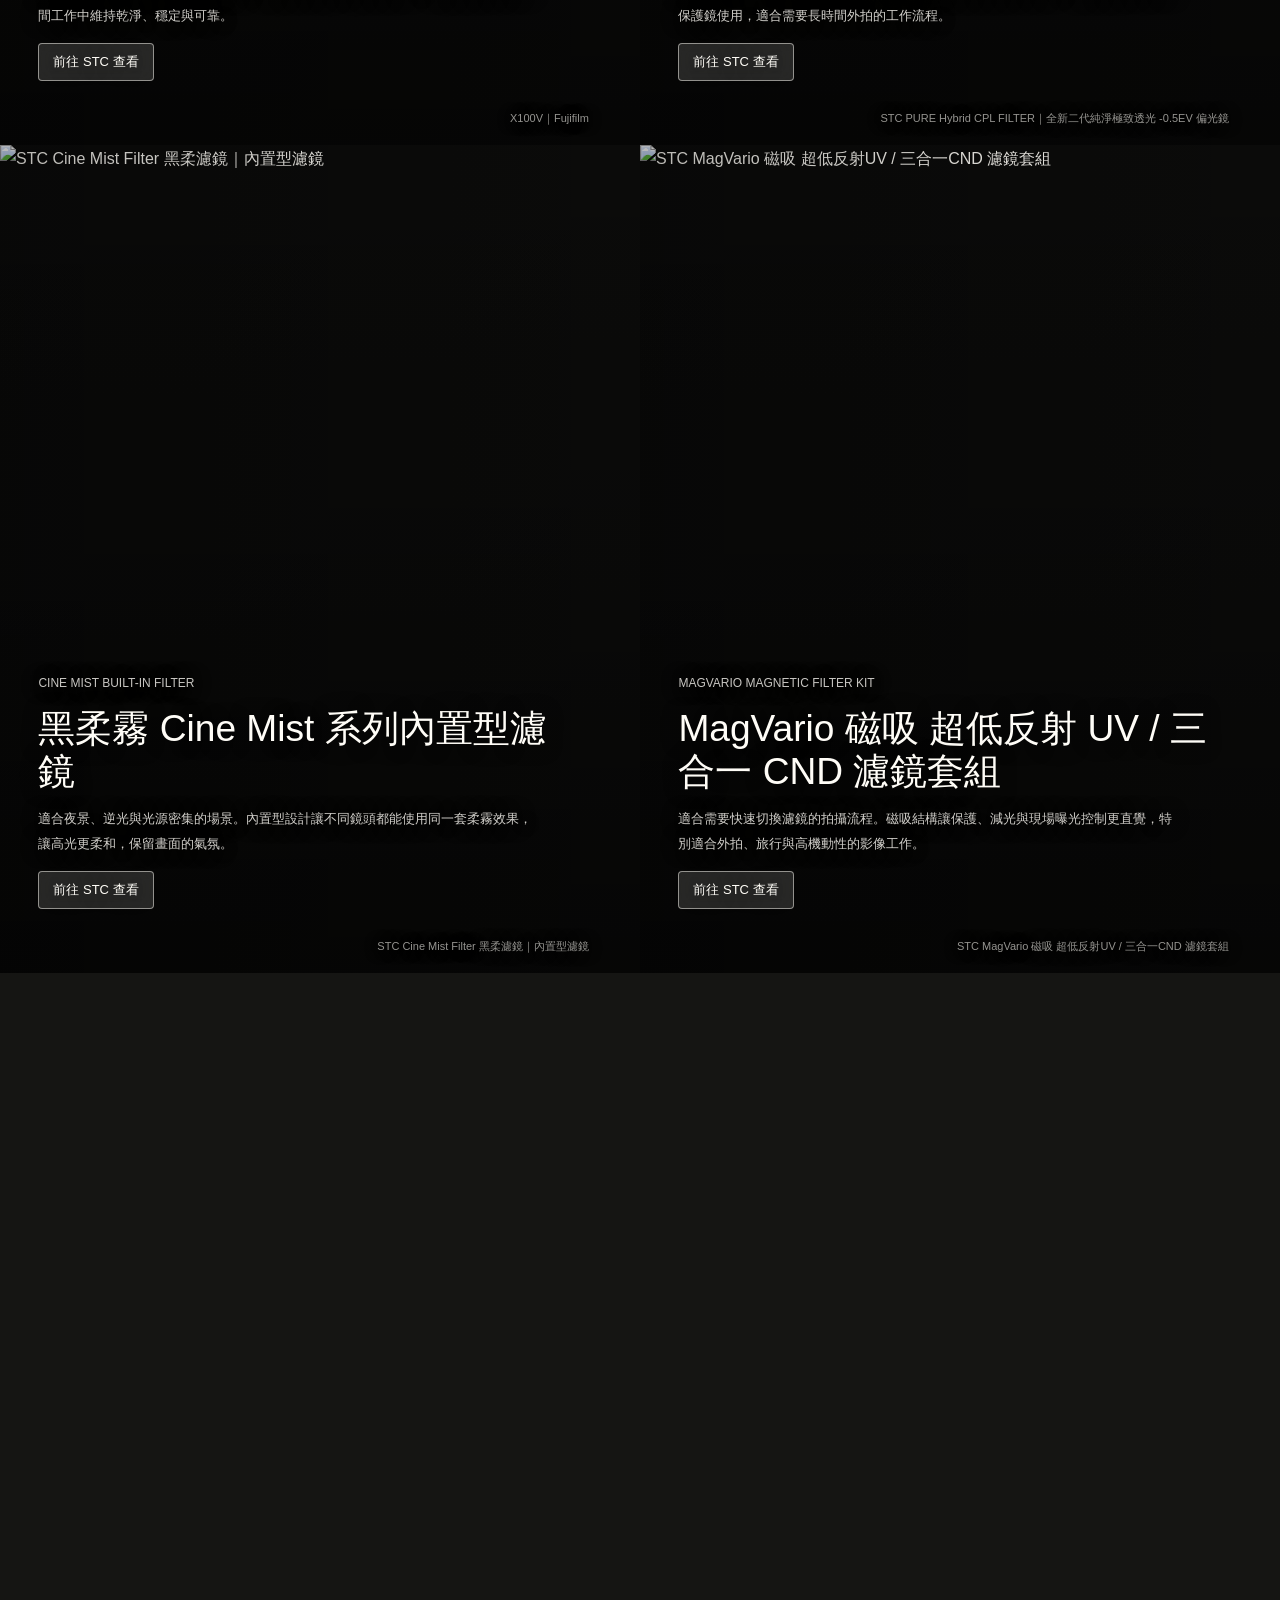
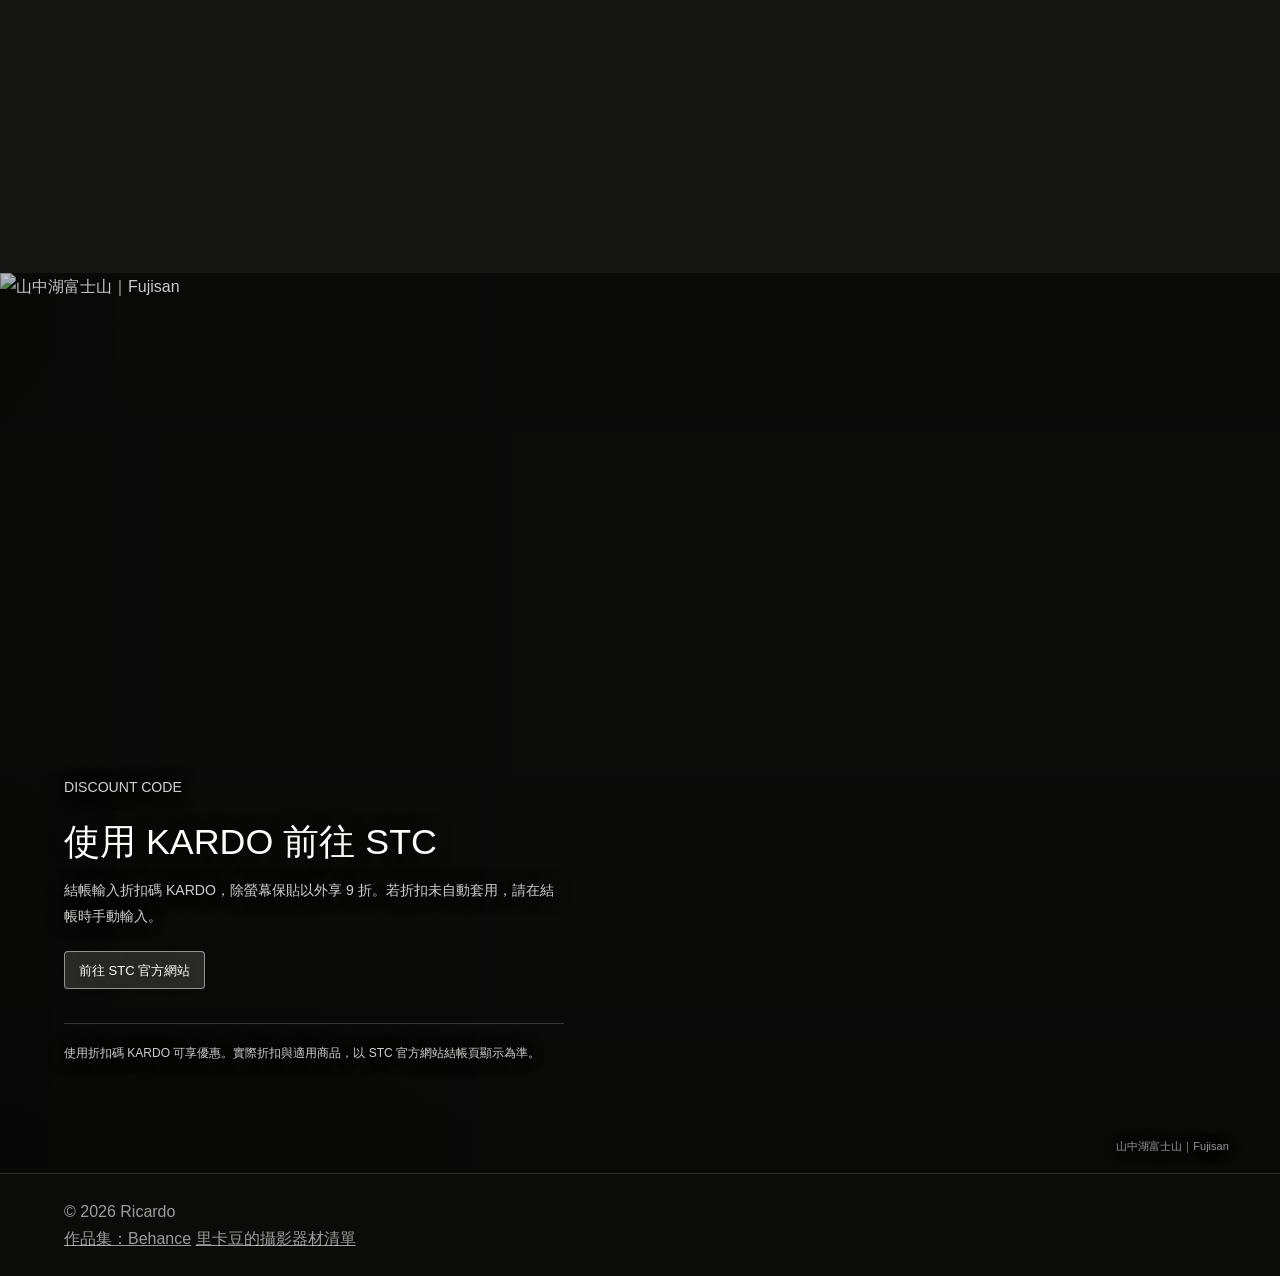
==== commit 392f02fd: "新增作品集連結與點擊追蹤，統一器材頁網址" ====
--- a/index.html
+++ b/index.html
@@ -322,6 +322,10 @@
 
     <footer class="site-footer filter-footer">
       <p>© 2026 Ricardo</p>
+      <nav aria-label="作品集與器材">
+        <a href="https://www.behance.net/songmatin?utm_source=filters.songmatin.com&amp;utm_medium=referral&amp;utm_campaign=portfolio" rel="noopener" target="_blank" data-behance-position="footer">作品集：Behance</a>
+        <a href="gear.html">里卡豆的攝影器材清單</a>
+      </nav>
     </footer>
 
     <script src="assets/js/main.js"></script>
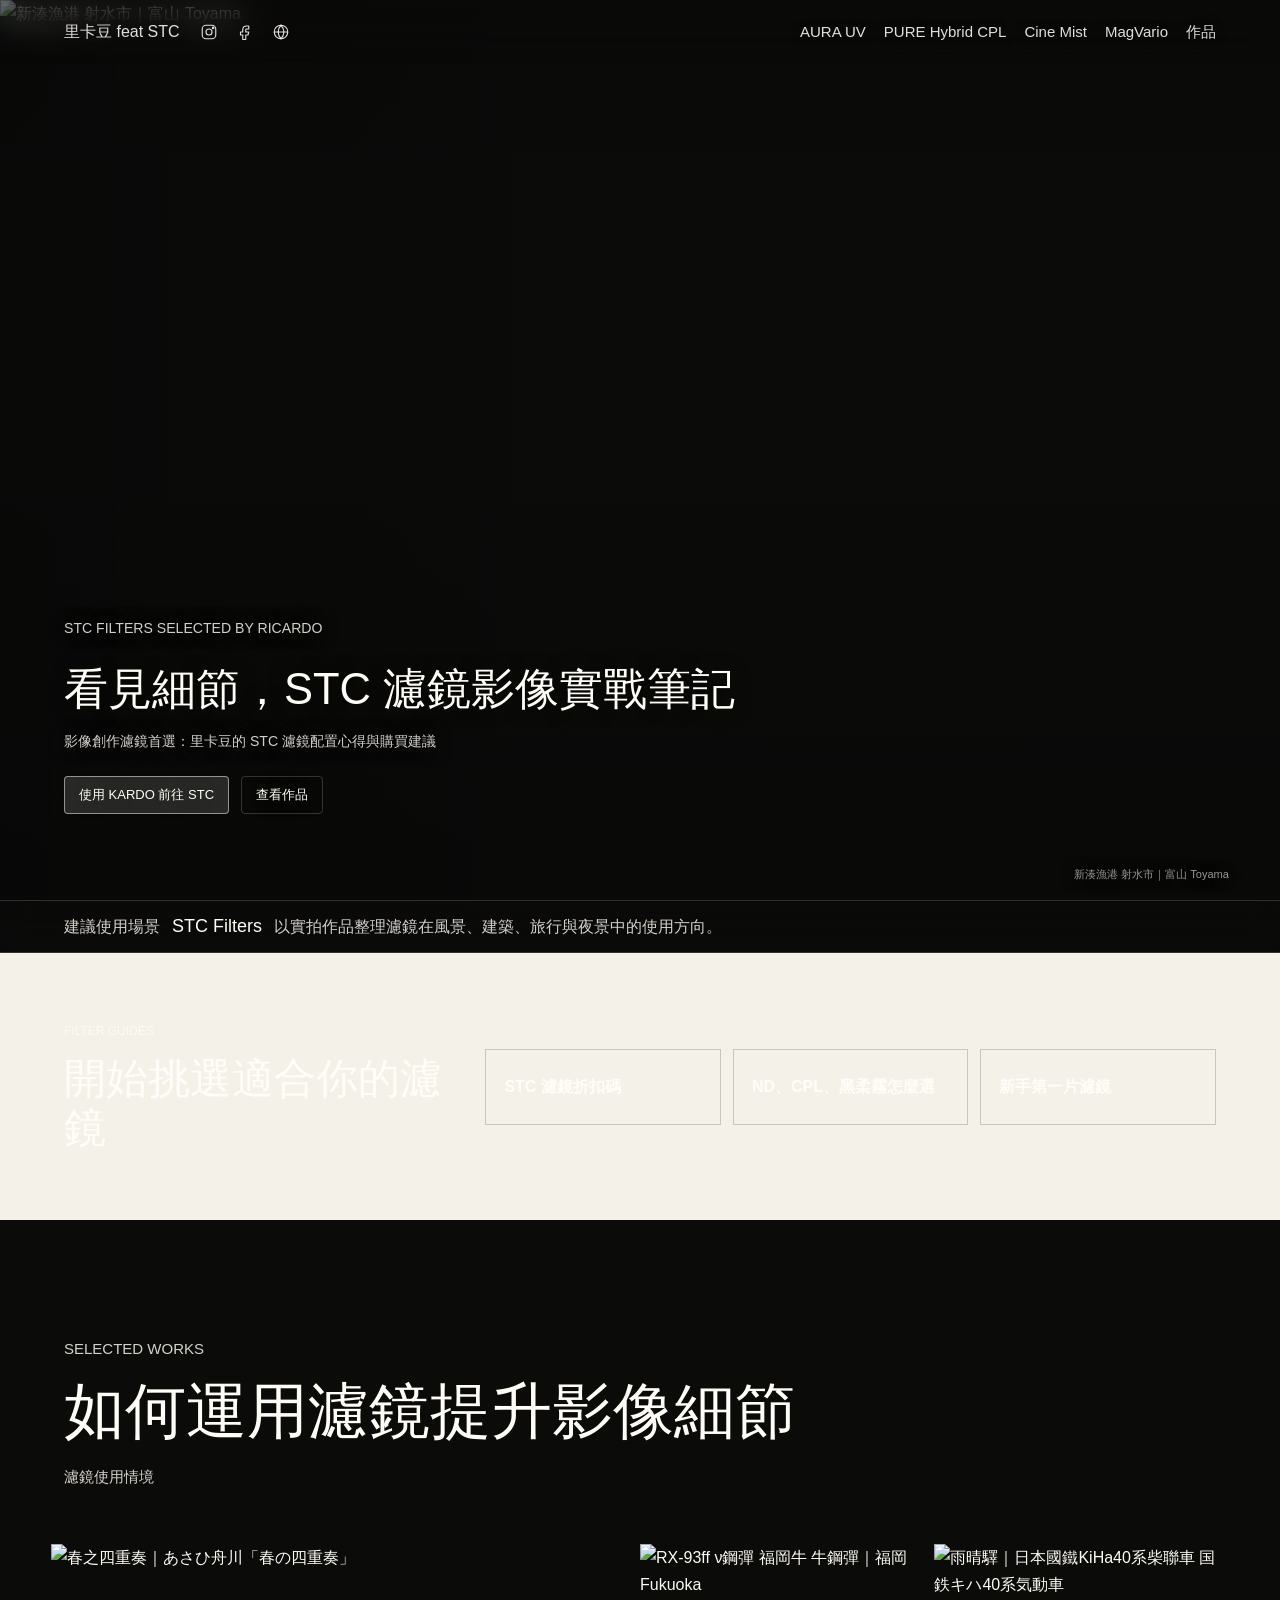
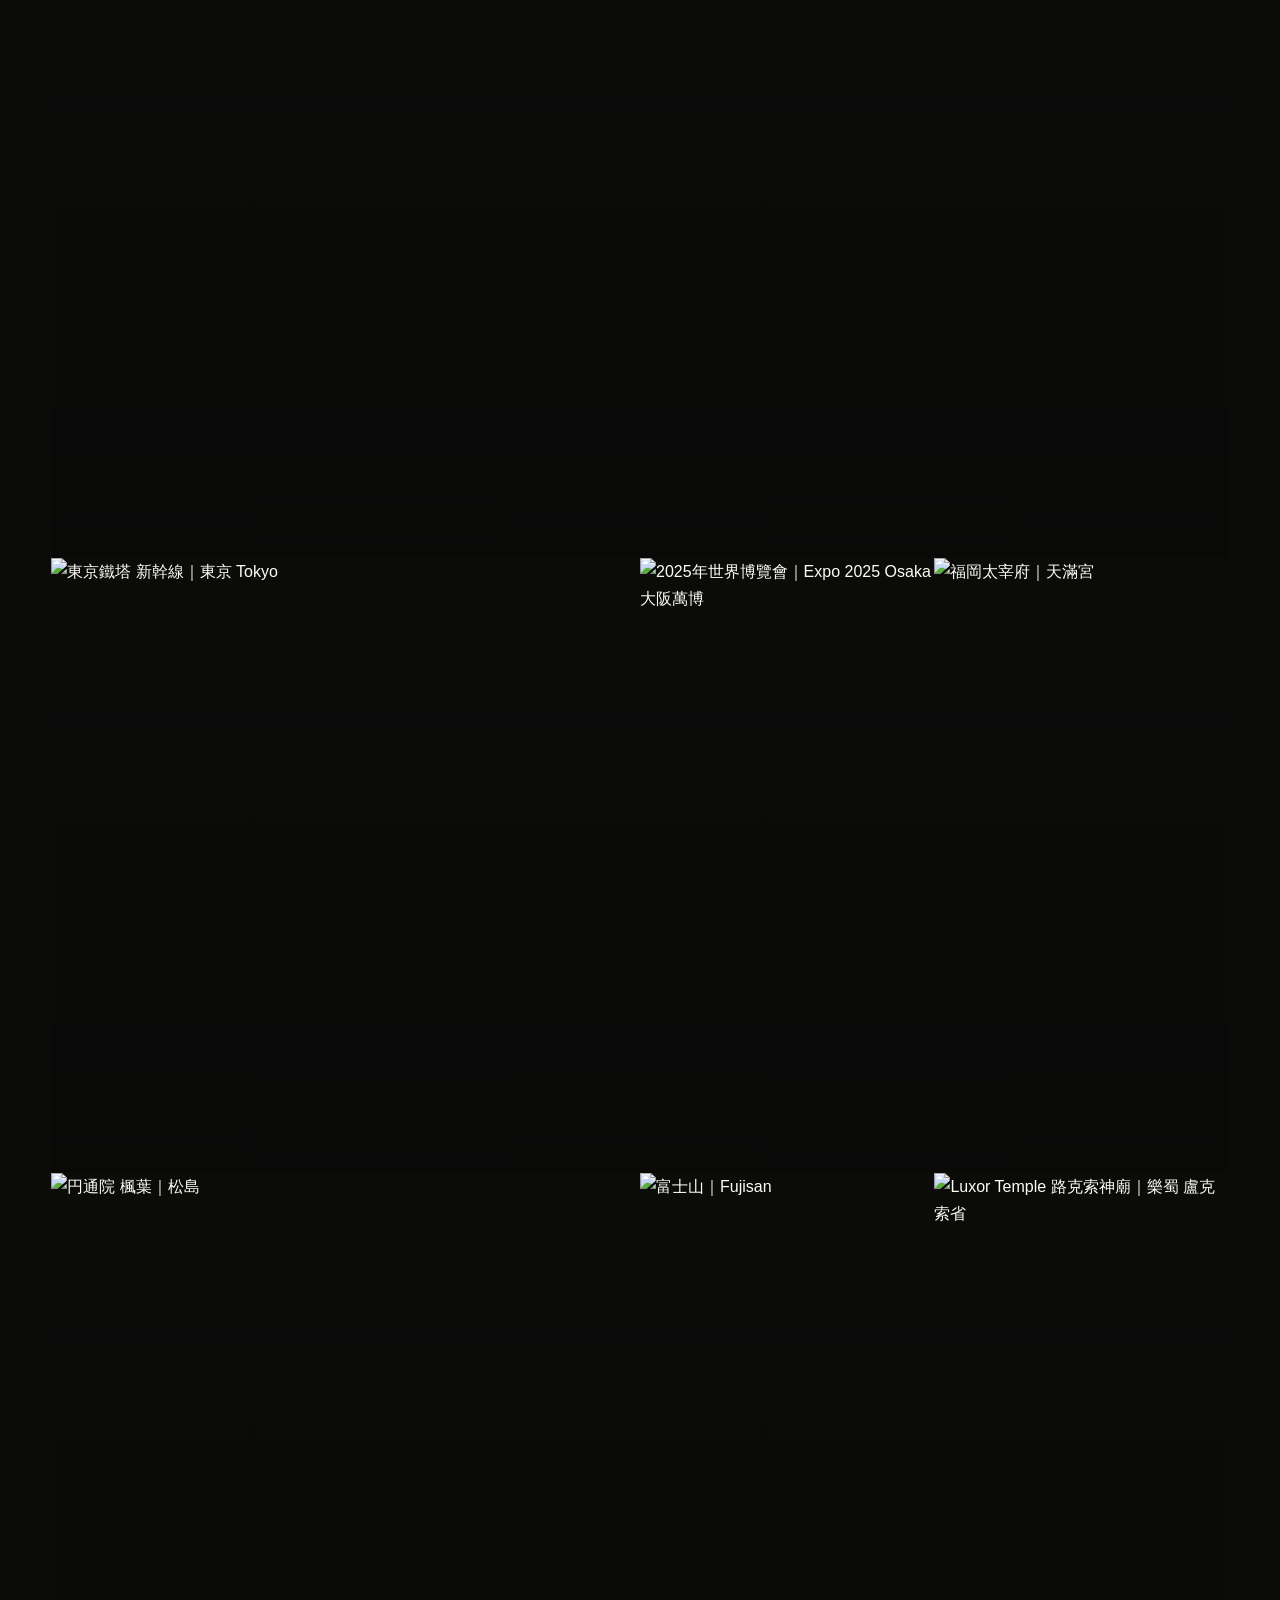
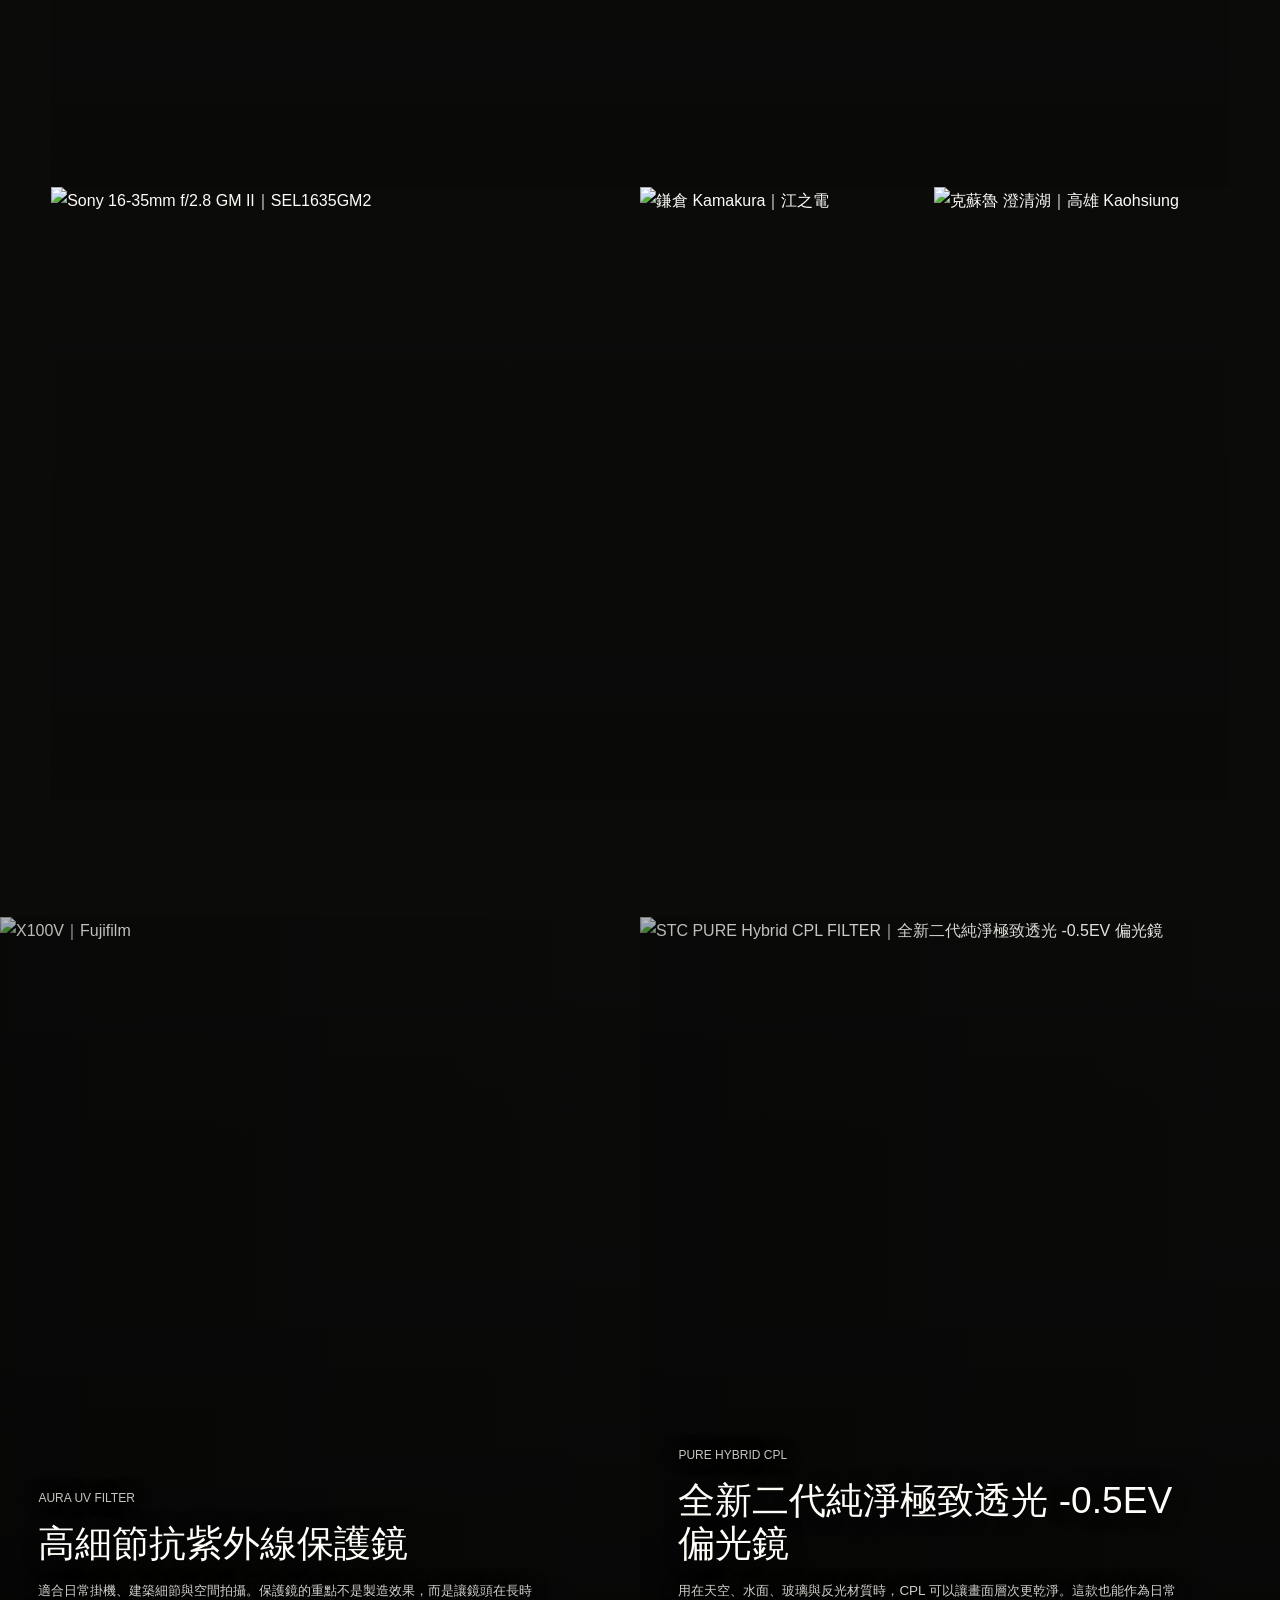
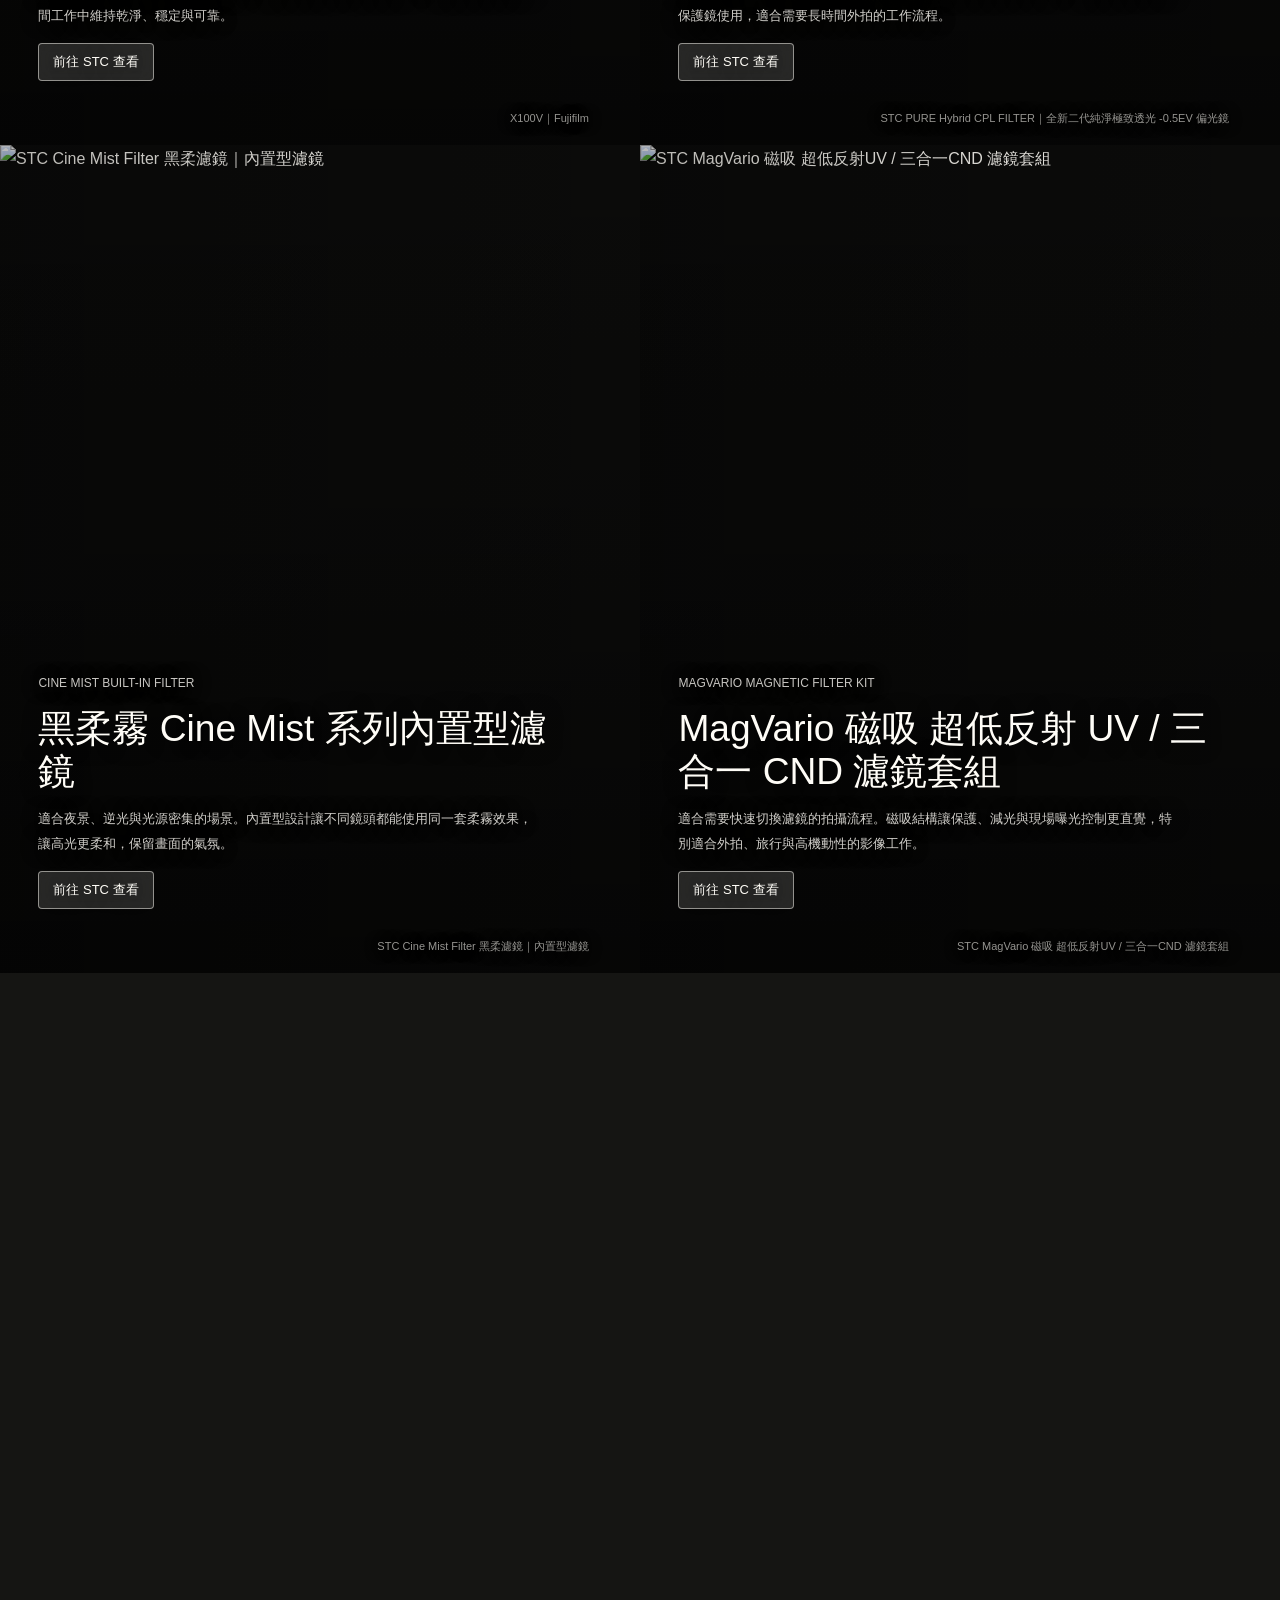
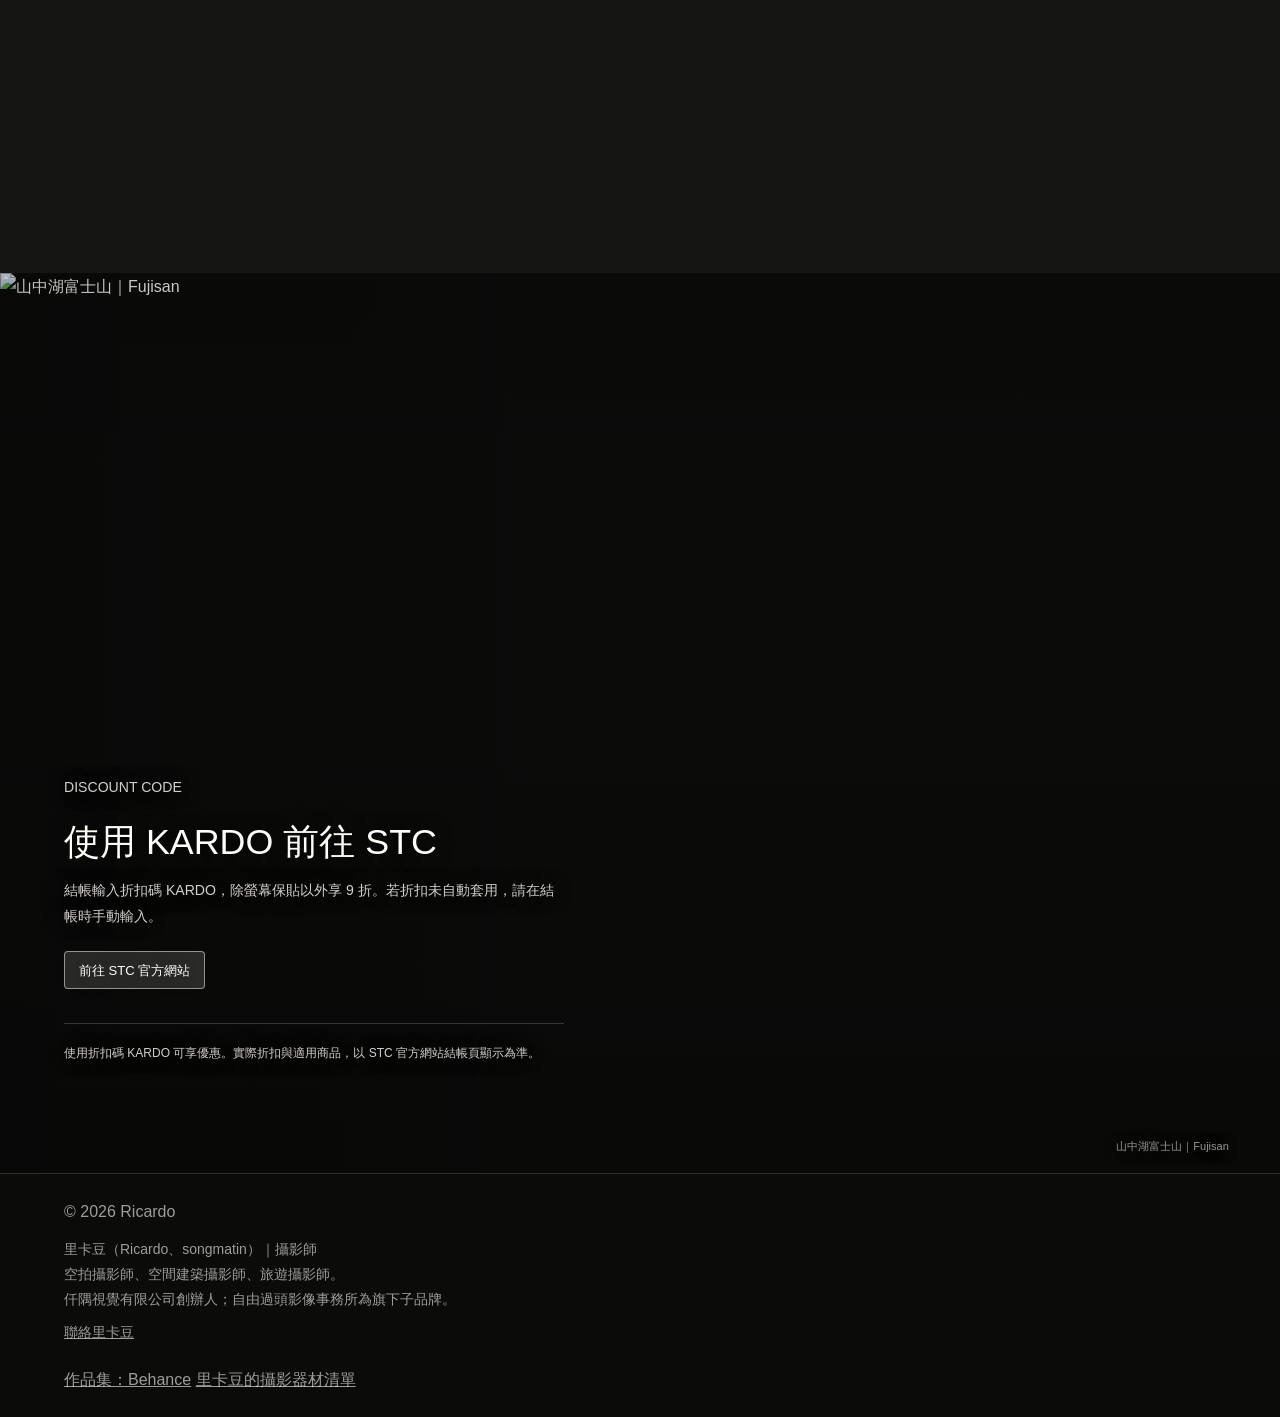
==== commit 314057d4: "補齊器材頁追蹤與導覽，新增創作者介紹" ====
--- a/index.html
+++ b/index.html
@@ -322,6 +322,12 @@
 
     <footer class="site-footer filter-footer">
       <p>© 2026 Ricardo</p>
+      <section class="creator-identity" aria-label="創作者與品牌">
+        <p>里卡豆（Ricardo、songmatin）｜攝影師</p>
+        <p>空拍攝影師、空間建築攝影師、旅遊攝影師。</p>
+        <p>仟隅視覺有限公司創辦人；自由過頭影像事務所為旗下子品牌。</p>
+        <a href="https://songmatin.com/info/" rel="noopener" target="_blank">聯絡里卡豆</a>
+      </section>
       <nav aria-label="作品集與器材">
         <a href="https://www.behance.net/songmatin?utm_source=filters.songmatin.com&amp;utm_medium=referral&amp;utm_campaign=portfolio" rel="noopener" target="_blank" data-behance-position="footer">作品集：Behance</a>
         <a href="gear.html">里卡豆的攝影器材清單</a>
--- a/assets/css/styles.css
+++ b/assets/css/styles.css
@@ -222,6 +222,17 @@
 
 .site-footer p {
   margin: 0;
+}
+
+.creator-identity {
+  margin: 12px 0;
+  font-size: 14px;
+  line-height: 1.8;
+}
+
+.creator-identity a {
+  display: inline-block;
+  padding: 8px 0;
 }
 
 .gear-hero {
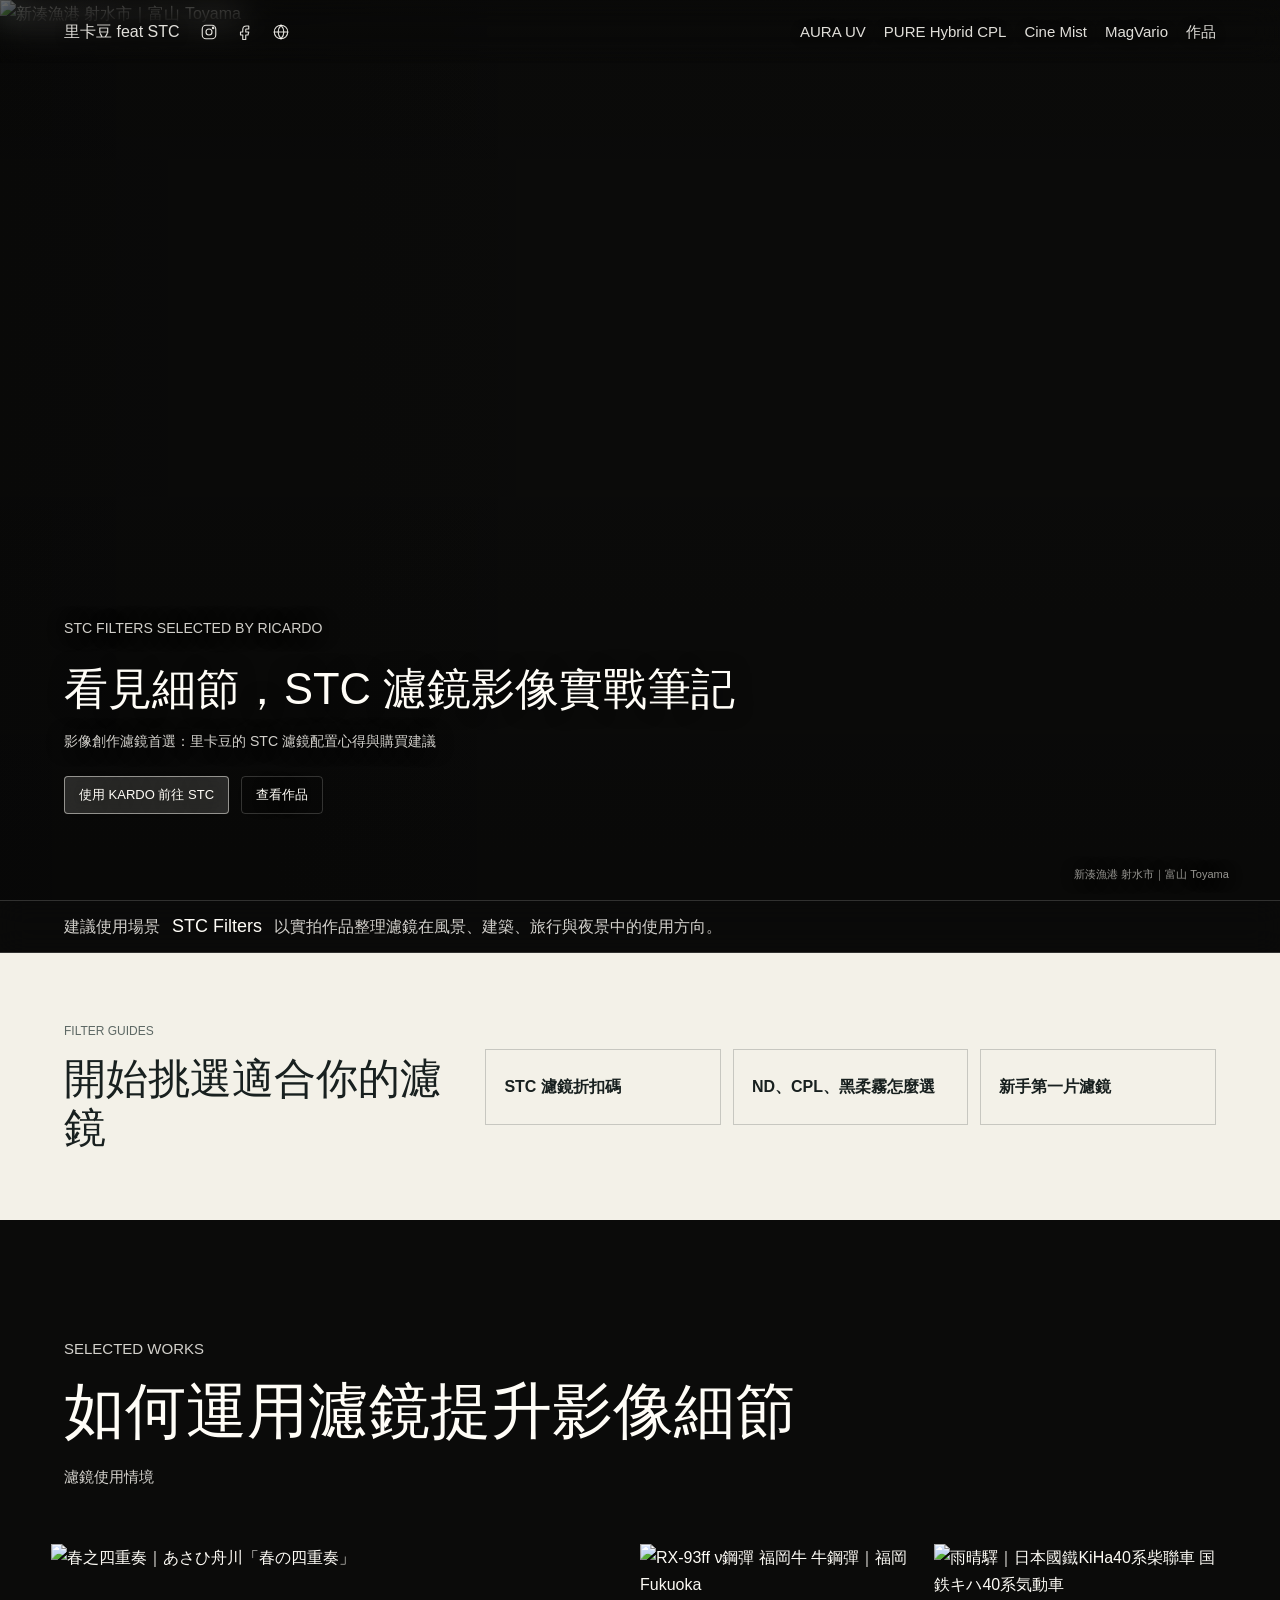
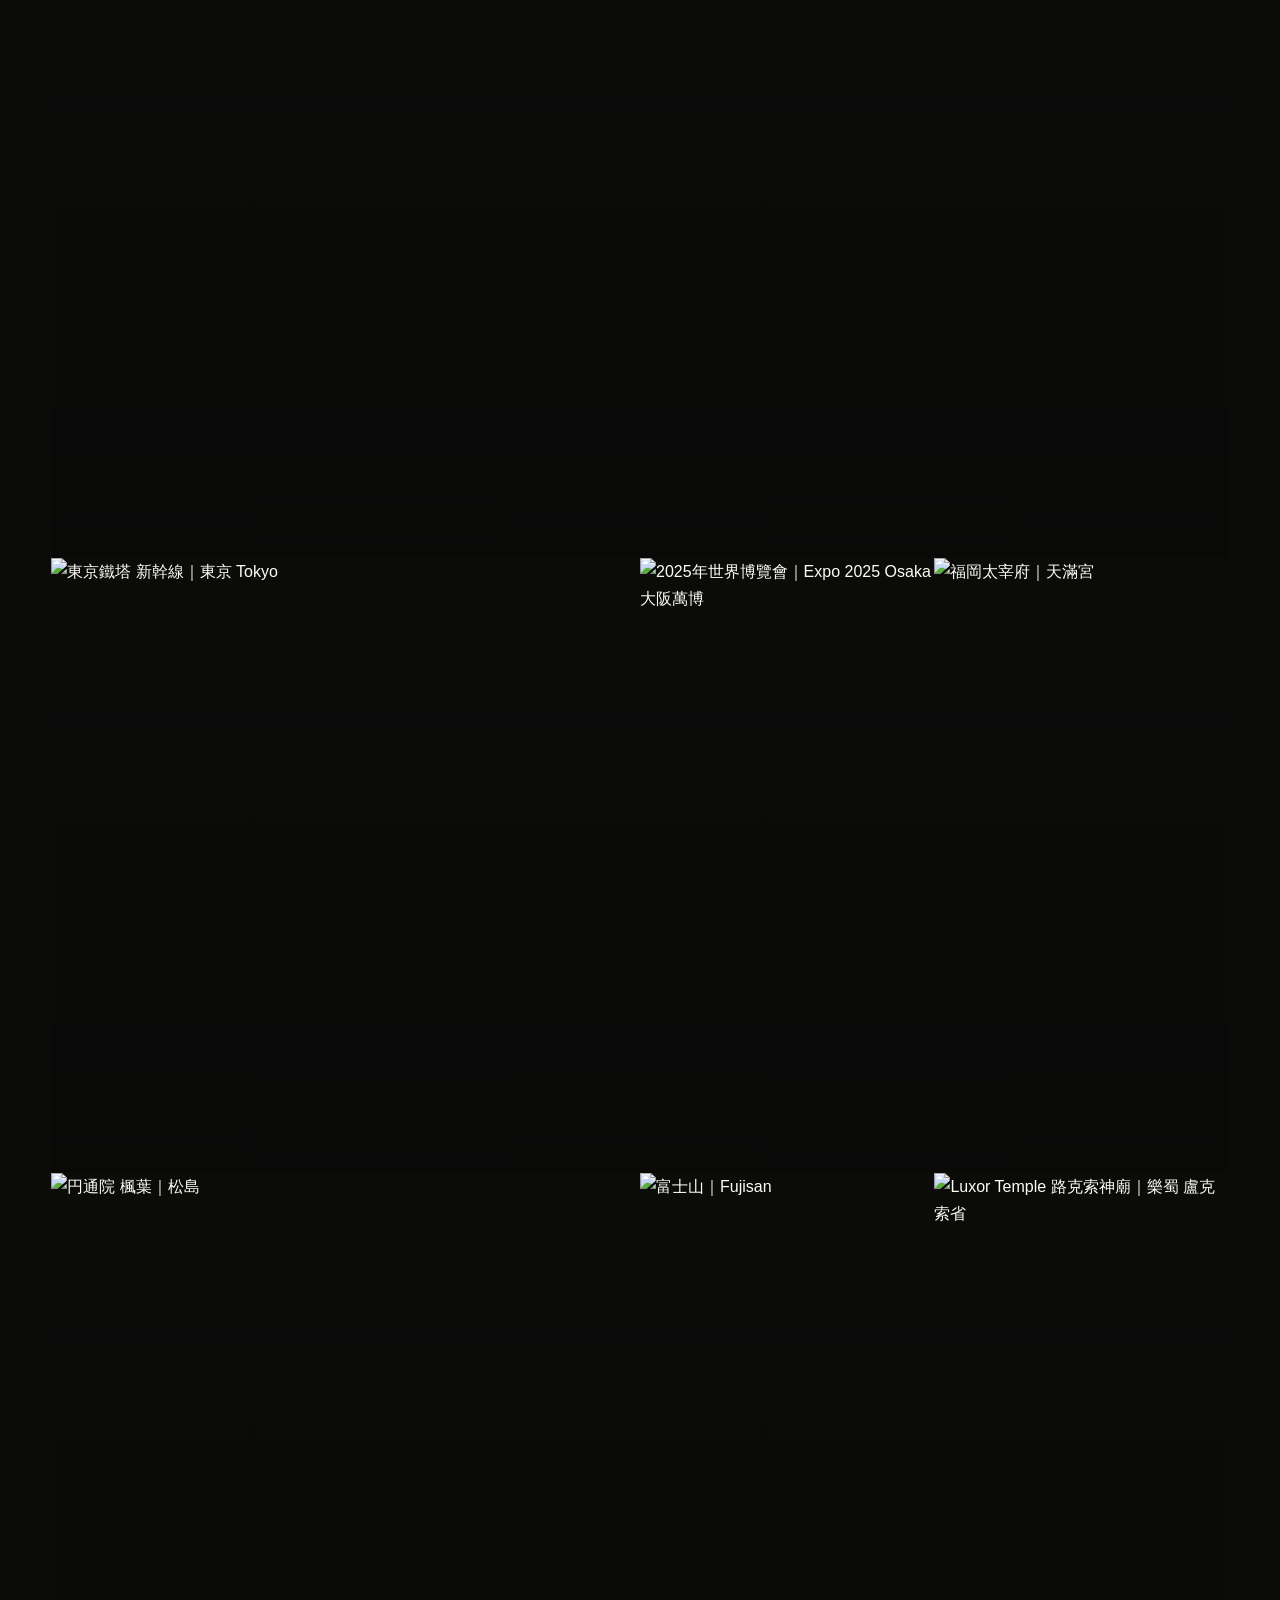
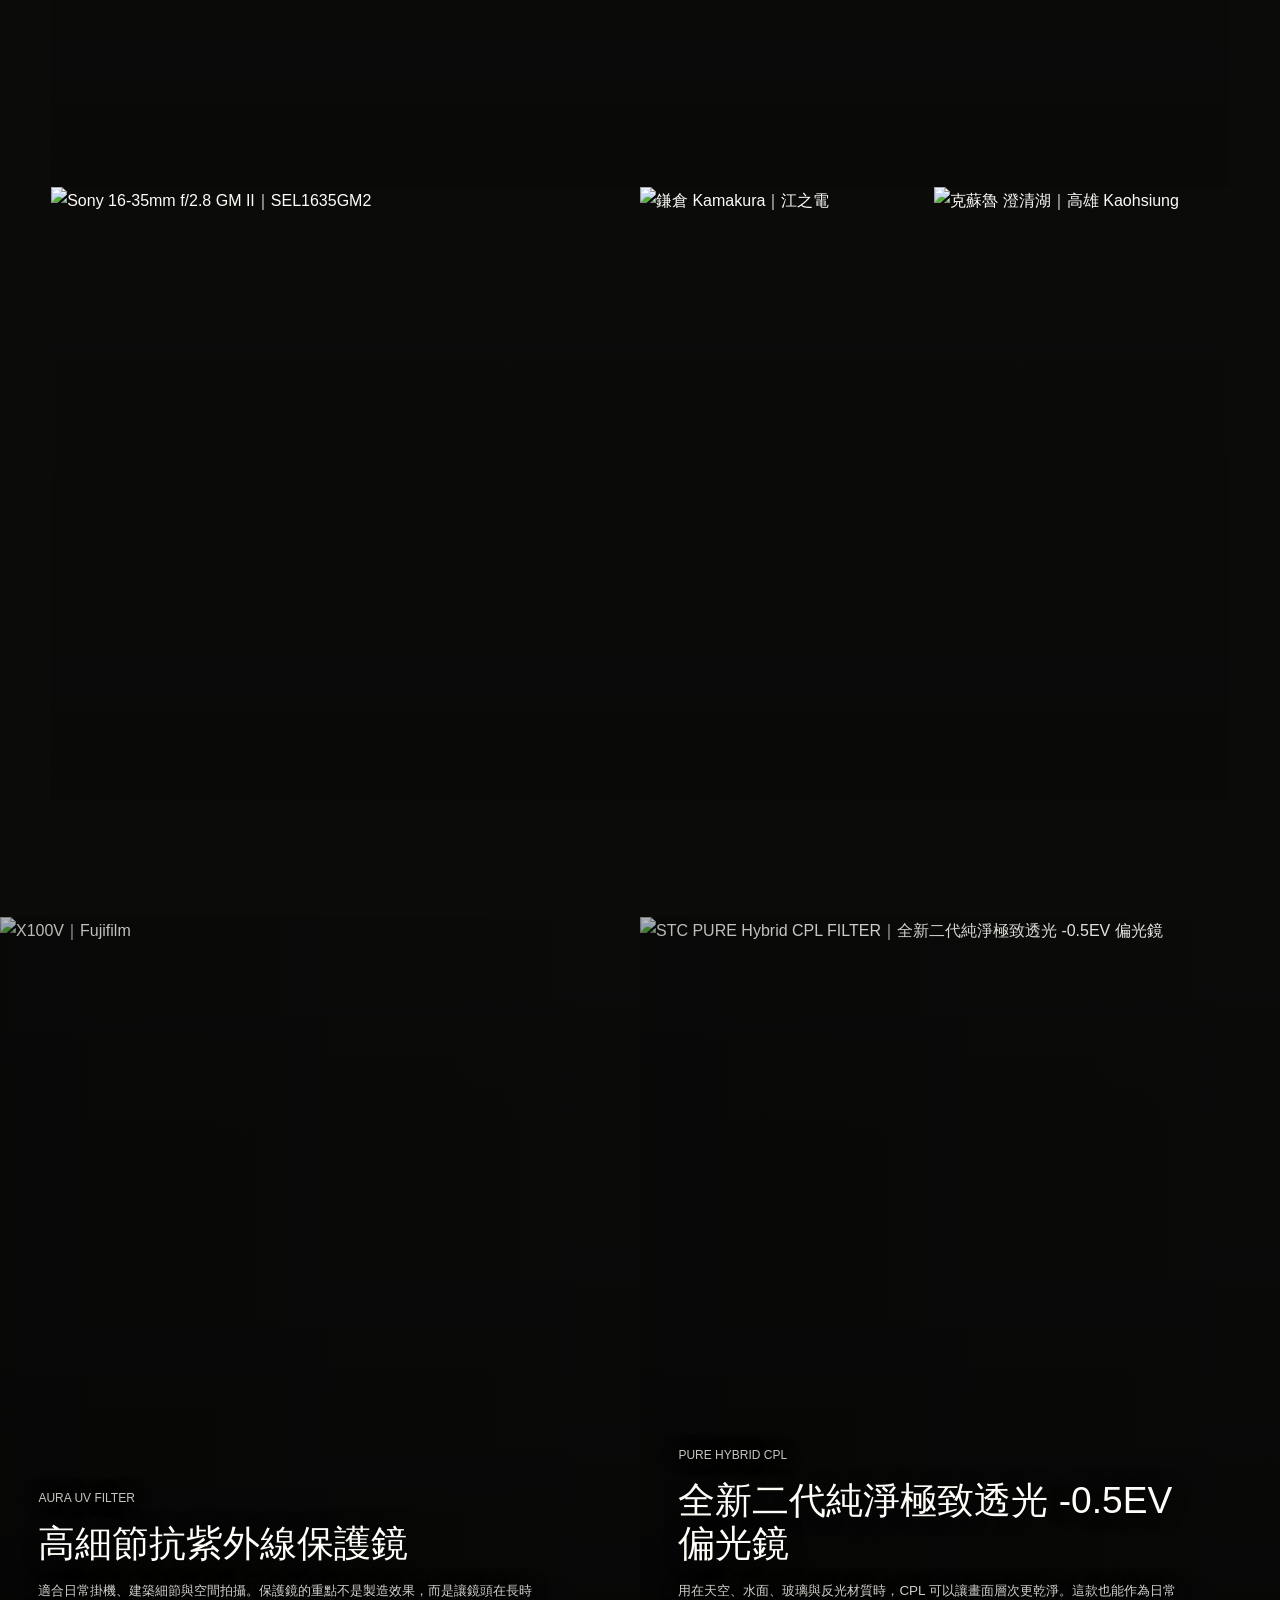
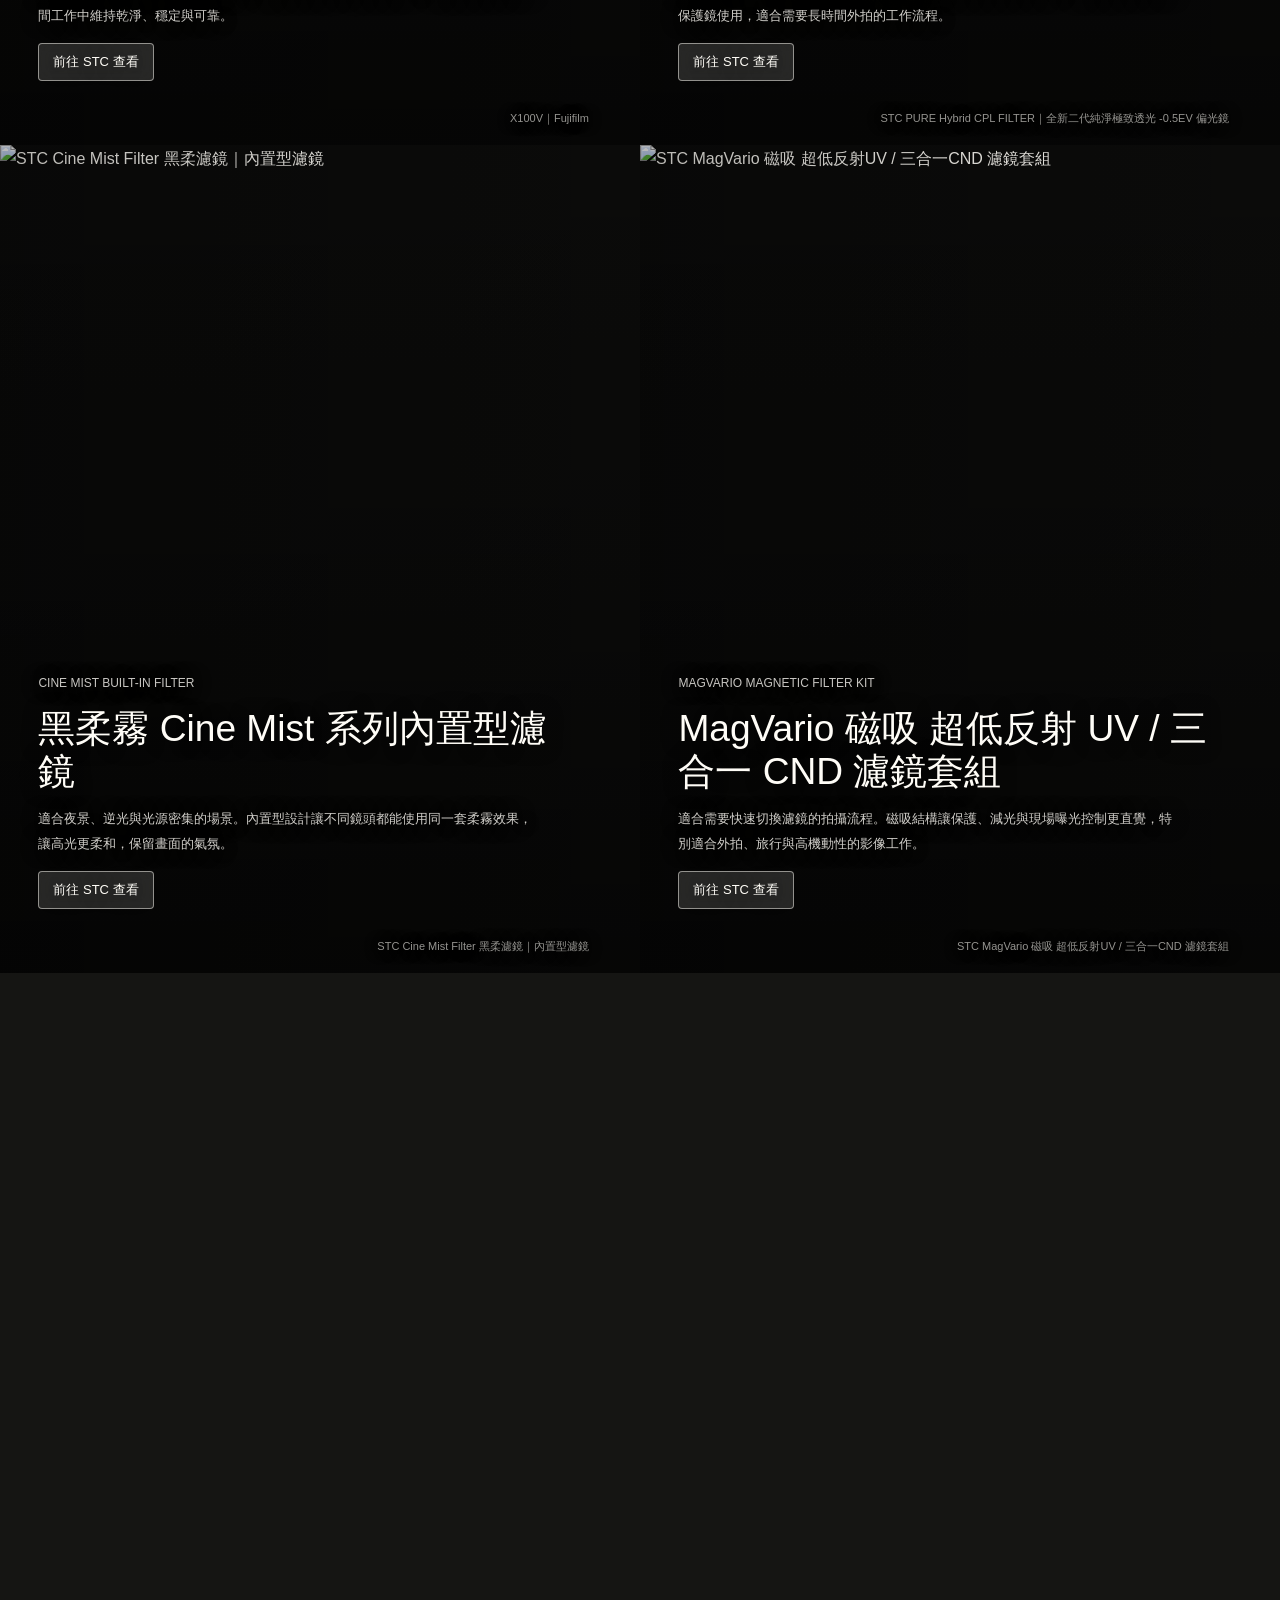
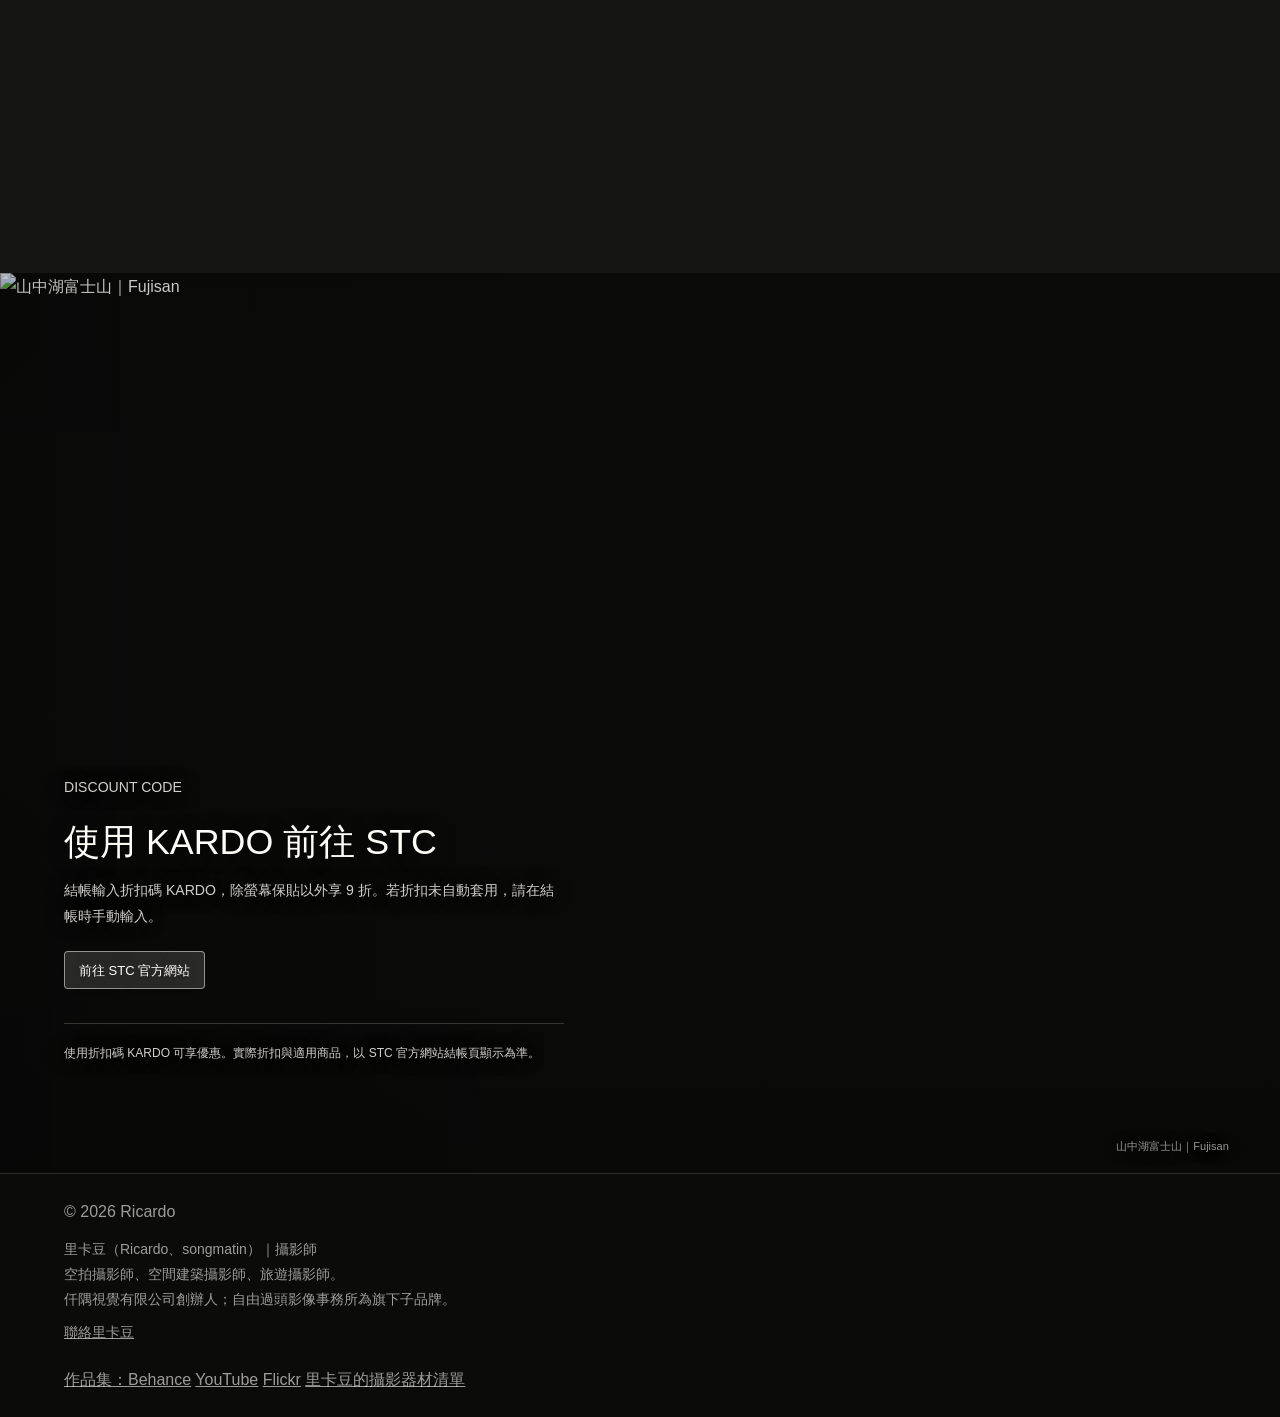
==== commit 6cc6ae9d: "統一子站創作者身分與官方帳號連結" ====
--- a/index.html
+++ b/index.html
@@ -21,15 +21,15 @@
     <script type="application/ld+json">
       {
         "@context": "https://schema.org",
+        "@graph": [{
         "@type": "WebPage",
+        "@id": "https://filters.songmatin.com/",
         "name": "STC 濾鏡作品頁｜里卡豆 Ricardo",
         "url": "https://filters.songmatin.com/",
         "description": "里卡豆以實拍作品整理 STC 濾鏡在風景、建築、旅行與夜景中的使用方向，包含 CPL 偏光鏡、UV 保護鏡、鏡頭保護鏡、Cine Mist 黑柔霧內置型濾鏡與 MagVario 磁吸濾鏡套組。",
         "inLanguage": "zh-Hant-TW",
         "creator": {
-          "@type": "Person",
-          "name": "里卡豆 Ricardo",
-          "url": "https://www.songmatin.com/"
+          "@id": "https://songmatin.com/#/schema/person/12d2bc20be49942ad8ad49fab7090b86"
         },
         "about": [
           "STC 濾鏡",
@@ -40,6 +40,30 @@
           "MagVario 磁吸濾鏡"
         ],
         "keywords": "STC 濾鏡, CPL 偏光鏡, UV 保護鏡, 鏡頭保護鏡, AURA UV FILTER, PURE Hybrid CPL, Cine Mist, MagVario"
+        }, {
+          "@type": "Person",
+          "@id": "https://songmatin.com/#/schema/person/12d2bc20be49942ad8ad49fab7090b86",
+          "name": "里卡豆",
+          "alternateName": ["Ricardo", "songmatin"],
+          "url": "https://songmatin.com/post/author/qianyuvisualgmail-com/",
+          "jobTitle": "攝影師",
+          "description": "空拍攝影師、空間建築攝影師、旅遊攝影師",
+          "worksFor": {"@id": "https://songmatin.com/#organization"},
+          "sameAs": [
+            "https://www.behance.net/songmatin",
+            "https://www.instagram.com/songmatin",
+            "https://www.facebook.com/kardostudio",
+            "https://www.youtube.com/channel/UC56BoXrXacavJNXb-asoDWw",
+            "https://www.flickr.com/photos/songmatin/"
+          ]
+        }, {
+          "@type": ["Organization", "ProfessionalService"],
+          "@id": "https://songmatin.com/#organization",
+          "name": "仟隅視覺有限公司",
+          "url": "https://songmatin.com/",
+          "founder": {"@id": "https://songmatin.com/#/schema/person/12d2bc20be49942ad8ad49fab7090b86"},
+          "brand": {"@type": "Brand", "name": "自由過頭影像事務所"}
+        }]
       }
     </script>
     <script async src="https://www.googletagmanager.com/gtag/js?id=G-GJKS8VHB09"></script>
@@ -330,6 +354,8 @@
       </section>
       <nav aria-label="作品集與器材">
         <a href="https://www.behance.net/songmatin?utm_source=filters.songmatin.com&amp;utm_medium=referral&amp;utm_campaign=portfolio" rel="noopener" target="_blank" data-behance-position="footer">作品集：Behance</a>
+        <a href="https://www.youtube.com/channel/UC56BoXrXacavJNXb-asoDWw" rel="noopener" target="_blank">YouTube</a>
+        <a href="https://www.flickr.com/photos/songmatin/" rel="noopener" target="_blank">Flickr</a>
         <a href="gear.html">里卡豆的攝影器材清單</a>
       </nav>
     </footer>
--- a/assets/css/styles.css
+++ b/assets/css/styles.css
@@ -644,6 +644,9 @@
 }
 
 .filter-guide-links {
+  --filter-ink: #18201f;
+  --filter-subtle: #5d6864;
+  --filter-line: rgba(24, 32, 31, 0.2);
   display: grid;
   grid-template-columns: minmax(220px, 0.7fr) minmax(0, 1.3fr);
   gap: 28px;
@@ -653,9 +656,17 @@
   color: var(--filter-ink);
 }
 
+.filter-guide-links .filter-kicker {
+  color: var(--filter-subtle);
+  font-family: var(--filter-latin);
+}
+
 .filter-guide-links h2 {
   margin: 0;
+  color: var(--filter-ink);
+  font-family: var(--filter-zh);
   font-size: clamp(26px, 4vw, 42px);
+  font-weight: 500;
 }
 
 .filter-guide-links__grid {
@@ -669,8 +680,9 @@
   display: flex;
   align-items: center;
   padding: 18px;
-  border: 1px solid rgba(24, 32, 31, 0.2);
-  color: var(--filter-ink);
+  border: 1px solid var(--filter-line);
+  color: var(--filter-ink);
+  font-family: var(--filter-zh);
   font-weight: 700;
   text-decoration: none;
 }
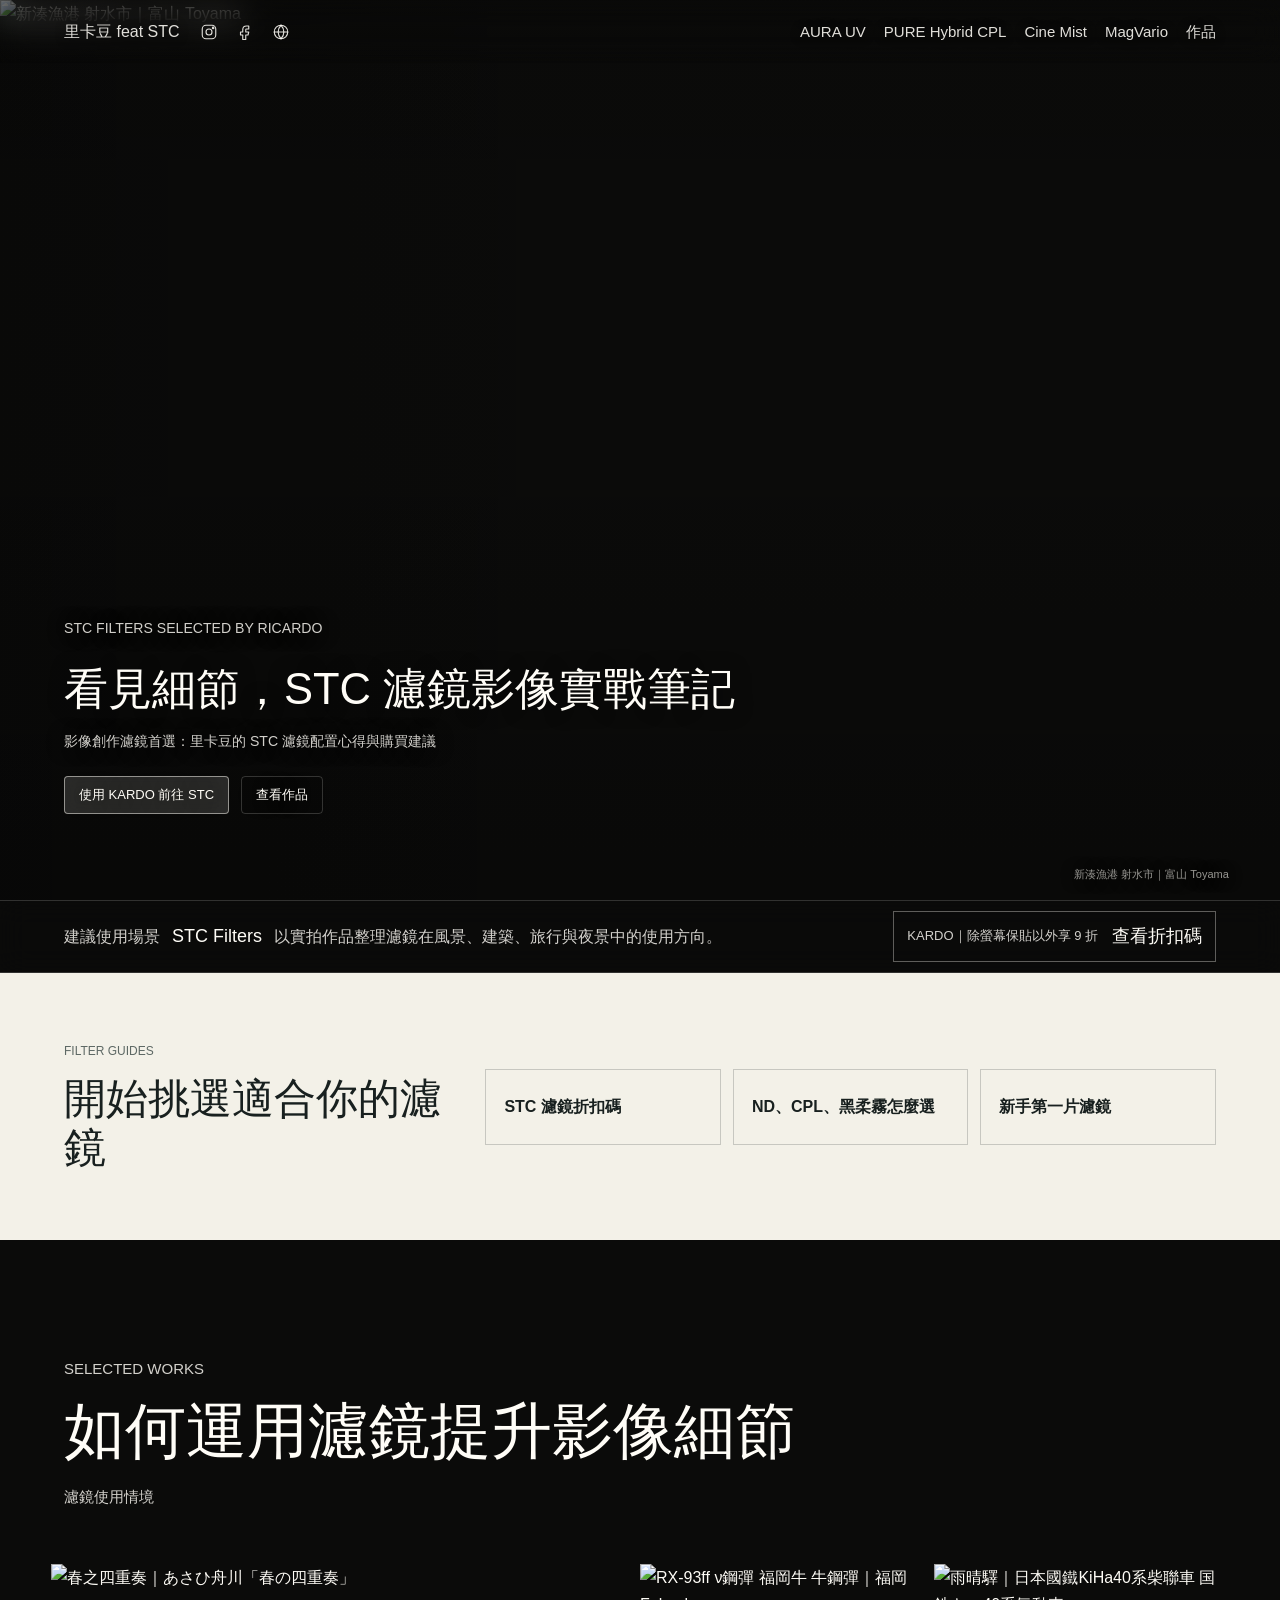
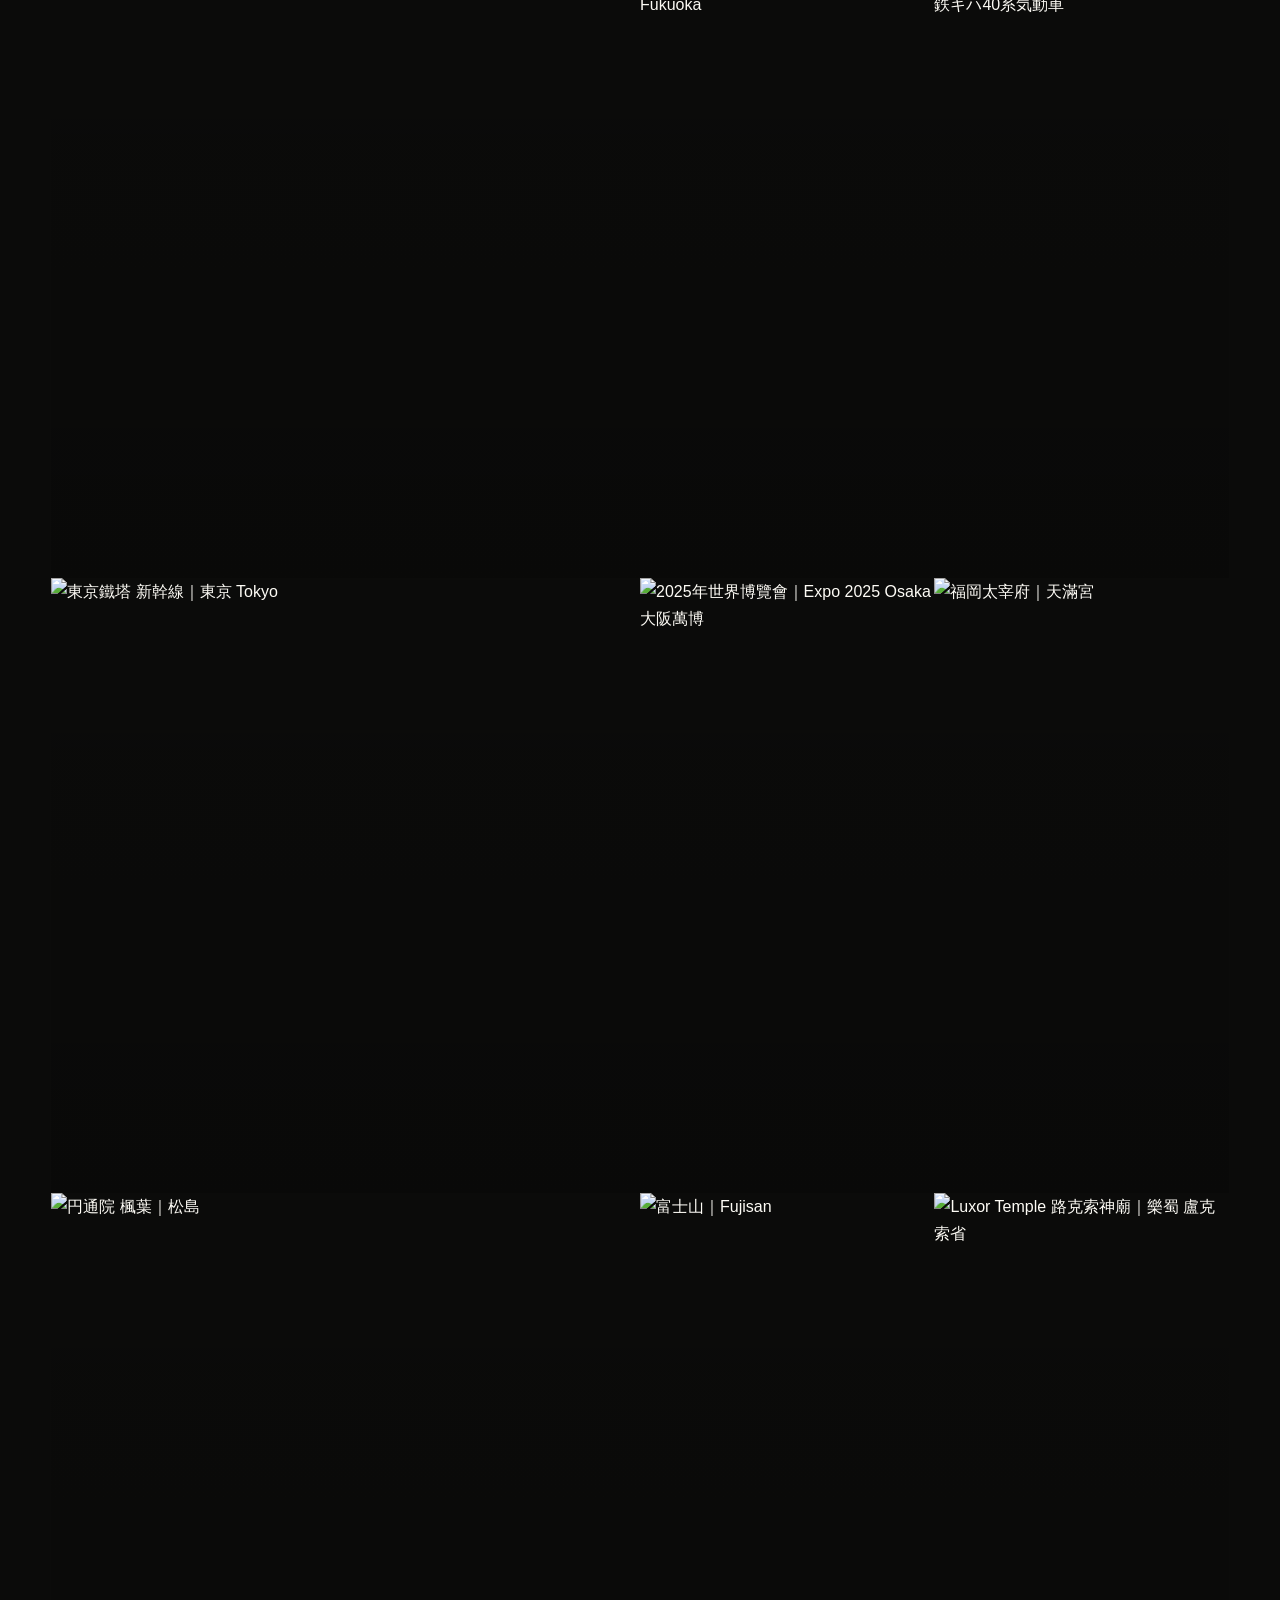
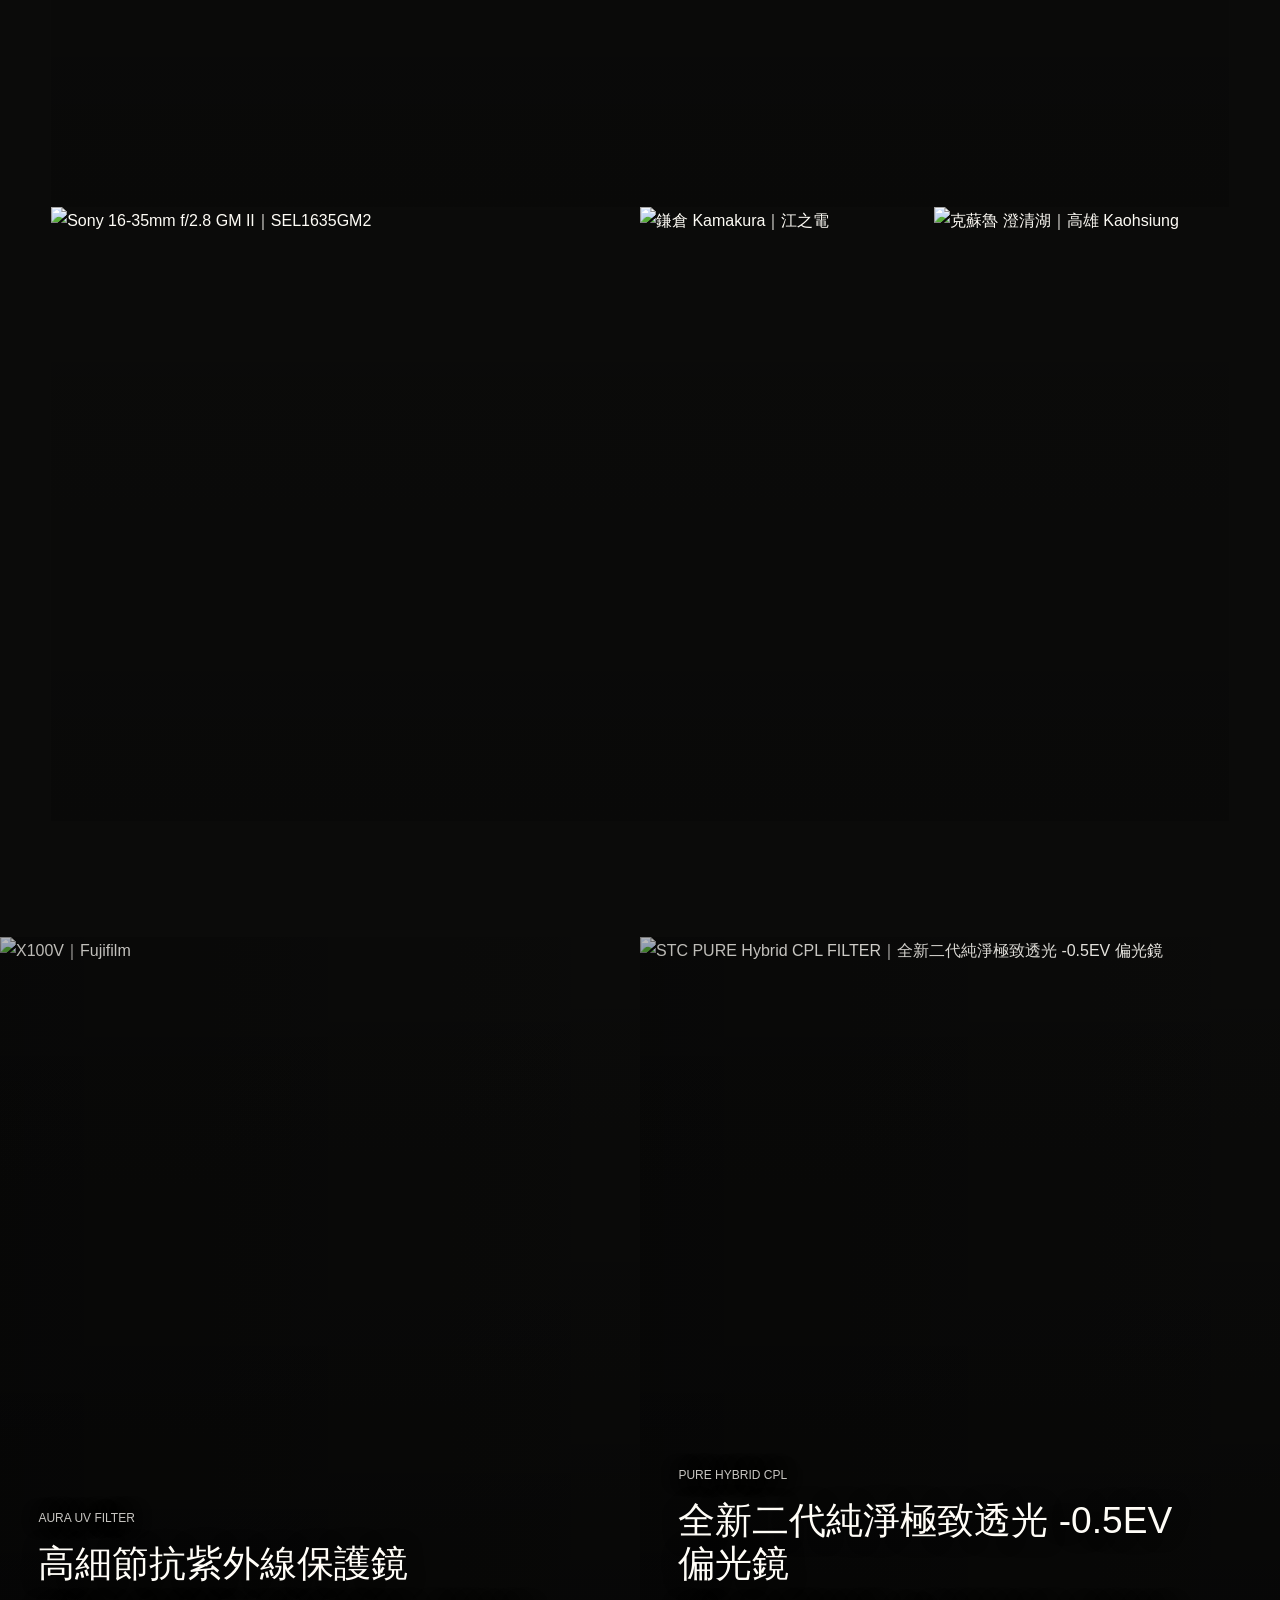
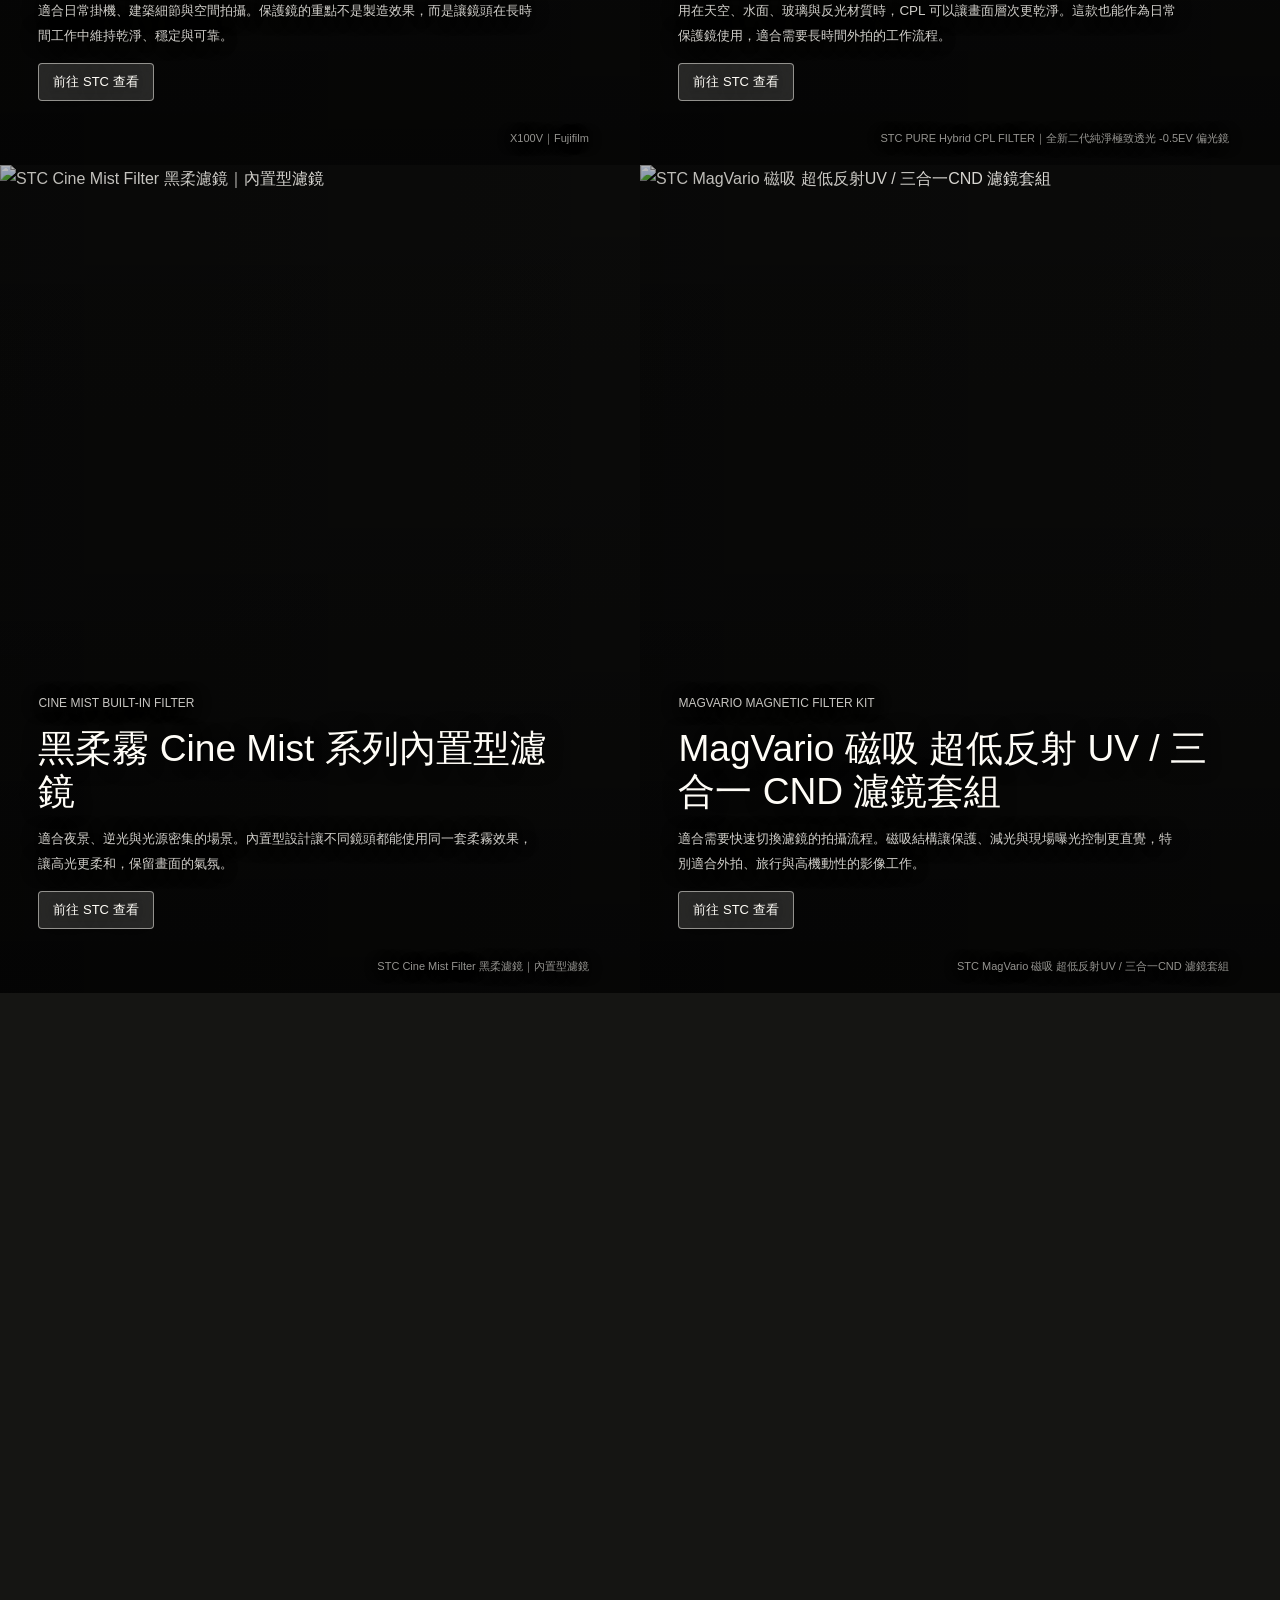
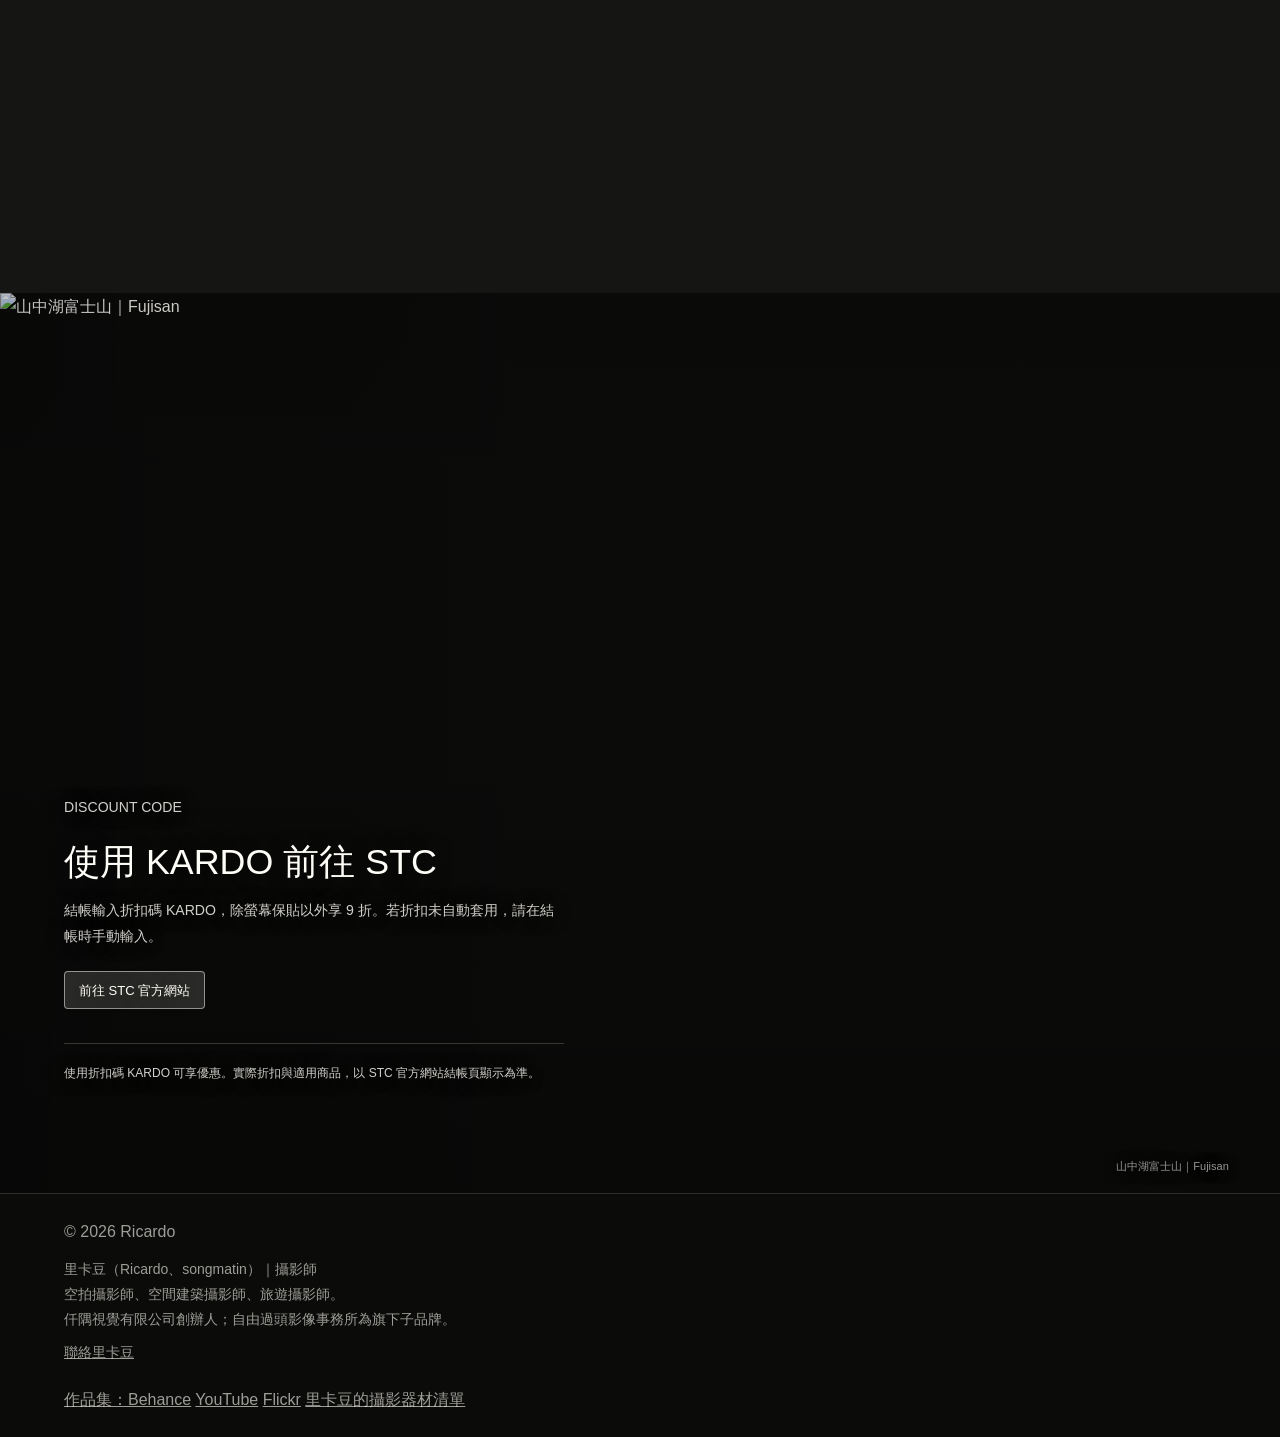
==== commit 364086f3: "提升 STC 折扣導購與搜尋呈現" ====
--- a/index.html
+++ b/index.html
@@ -5,13 +5,13 @@
     <meta name="viewport" content="width=device-width, initial-scale=1">
     <meta
       name="description"
-      content="里卡豆 STC 濾鏡合作作品頁，整理 AURA UV FILTER、PURE Hybrid CPL、UV 保護鏡、鏡頭保護鏡、Cine Mist 內置型濾鏡與 MagVario 磁吸濾鏡套組在實拍作品中的影像呈現。"
+      content="里卡豆 STC 濾鏡合作作品頁，整理 AURA UV FILTER、PURE Hybrid CPL、Cine Mist 與 MagVario 的實拍使用情境。使用 KARDO 折扣碼，除螢幕保貼以外享 9 折。"
     >
     <title>STC 濾鏡作品頁｜里卡豆 Ricardo</title>
     <meta property="og:title" content="STC 濾鏡作品頁｜里卡豆 Ricardo">
     <meta
       property="og:description"
-      content="以實拍作品呈現 AURA UV FILTER、PURE Hybrid CPL、Cine Mist 內置型濾鏡與 MagVario 磁吸濾鏡套組的影像使用情境。"
+      content="以實拍作品呈現 AURA UV FILTER、PURE Hybrid CPL、Cine Mist 內置型濾鏡與 MagVario 磁吸濾鏡套組的影像使用情境，並提供 KARDO 折扣碼。"
     >
     <meta property="og:type" content="website">
     <meta property="og:image" content="https://live.staticflickr.com/65535/55302584686_5efcb80398_b.jpg">
@@ -26,7 +26,7 @@
         "@id": "https://filters.songmatin.com/",
         "name": "STC 濾鏡作品頁｜里卡豆 Ricardo",
         "url": "https://filters.songmatin.com/",
-        "description": "里卡豆以實拍作品整理 STC 濾鏡在風景、建築、旅行與夜景中的使用方向，包含 CPL 偏光鏡、UV 保護鏡、鏡頭保護鏡、Cine Mist 黑柔霧內置型濾鏡與 MagVario 磁吸濾鏡套組。",
+        "description": "里卡豆以實拍作品整理 STC 濾鏡在風景、建築、旅行與夜景中的使用方向，並提供 KARDO 折扣碼；除螢幕保貼以外享 9 折。",
         "inLanguage": "zh-Hant-TW",
         "creator": {
           "@id": "https://songmatin.com/#/schema/person/12d2bc20be49942ad8ad49fab7090b86"
@@ -143,6 +143,10 @@
         <p>建議使用場景</p>
         <strong>STC Filters</strong>
         <span>以實拍作品整理濾鏡在風景、建築、旅行與夜景中的使用方向。</span>
+        <a class="discount-band__cta" href="stc-discount/">
+          <span>KARDO｜除螢幕保貼以外享 9 折</span>
+          <strong>查看折扣碼</strong>
+        </a>
       </section>
 
       <section class="filter-guide-links" aria-labelledby="guide-links-title">
@@ -311,7 +315,7 @@
             allow="accelerometer; autoplay; clipboard-write; encrypted-media; gyroscope; picture-in-picture; web-share"
             allowfullscreen
             loading="lazy"
-            src="https://www.youtube.com/embed/e4DEZ2uZVGM?autoplay=1&mute=1&loop=1&playlist=e4DEZ2uZVGM&playsinline=1&rel=0"
+            src="https://www.youtube.com/embed/e4DEZ2uZVGM?autoplay=1&amp;mute=1&amp;loop=1&amp;playlist=e4DEZ2uZVGM&amp;playsinline=1&amp;rel=0"
             title="STC 濾鏡拍攝現場影片"
           ></iframe>
         </div>
--- a/assets/css/styles.css
+++ b/assets/css/styles.css
@@ -619,7 +619,7 @@
   top: 0;
   z-index: 8;
   display: grid;
-  grid-template-columns: auto auto minmax(0, 1fr);
+  grid-template-columns: auto auto minmax(0, 1fr) auto;
   align-items: center;
   gap: 12px;
   padding: 10px clamp(20px, 5vw, 72px);
@@ -627,6 +627,33 @@
   background: rgba(11, 11, 10, 0.72);
   border-block: 1px solid rgba(255, 253, 247, 0.16);
   backdrop-filter: blur(14px);
+}
+
+.discount-band__cta {
+  display: inline-flex;
+  align-items: center;
+  justify-content: space-between;
+  gap: 14px;
+  min-width: 260px;
+  padding: 9px 13px;
+  border: 1px solid rgba(255, 253, 247, 0.34);
+  color: var(--filter-ink);
+  font-size: 13px;
+  text-decoration: none;
+}
+
+.discount-band__cta span {
+  color: var(--filter-ink);
+}
+
+.discount-band__cta strong {
+  flex: 0 0 auto;
+  font-size: 13px;
+}
+
+.discount-band__cta:hover,
+.discount-band__cta:focus-visible {
+  border-color: var(--filter-ink);
 }
 
 .discount-band p,
@@ -997,6 +1024,10 @@
 }
 
 @media (max-width: 900px) {
+  .discount-band {
+    grid-template-columns: 1fr;
+  }
+
   .grid,
   .service-list {
     grid-template-columns: repeat(2, minmax(0, 1fr));
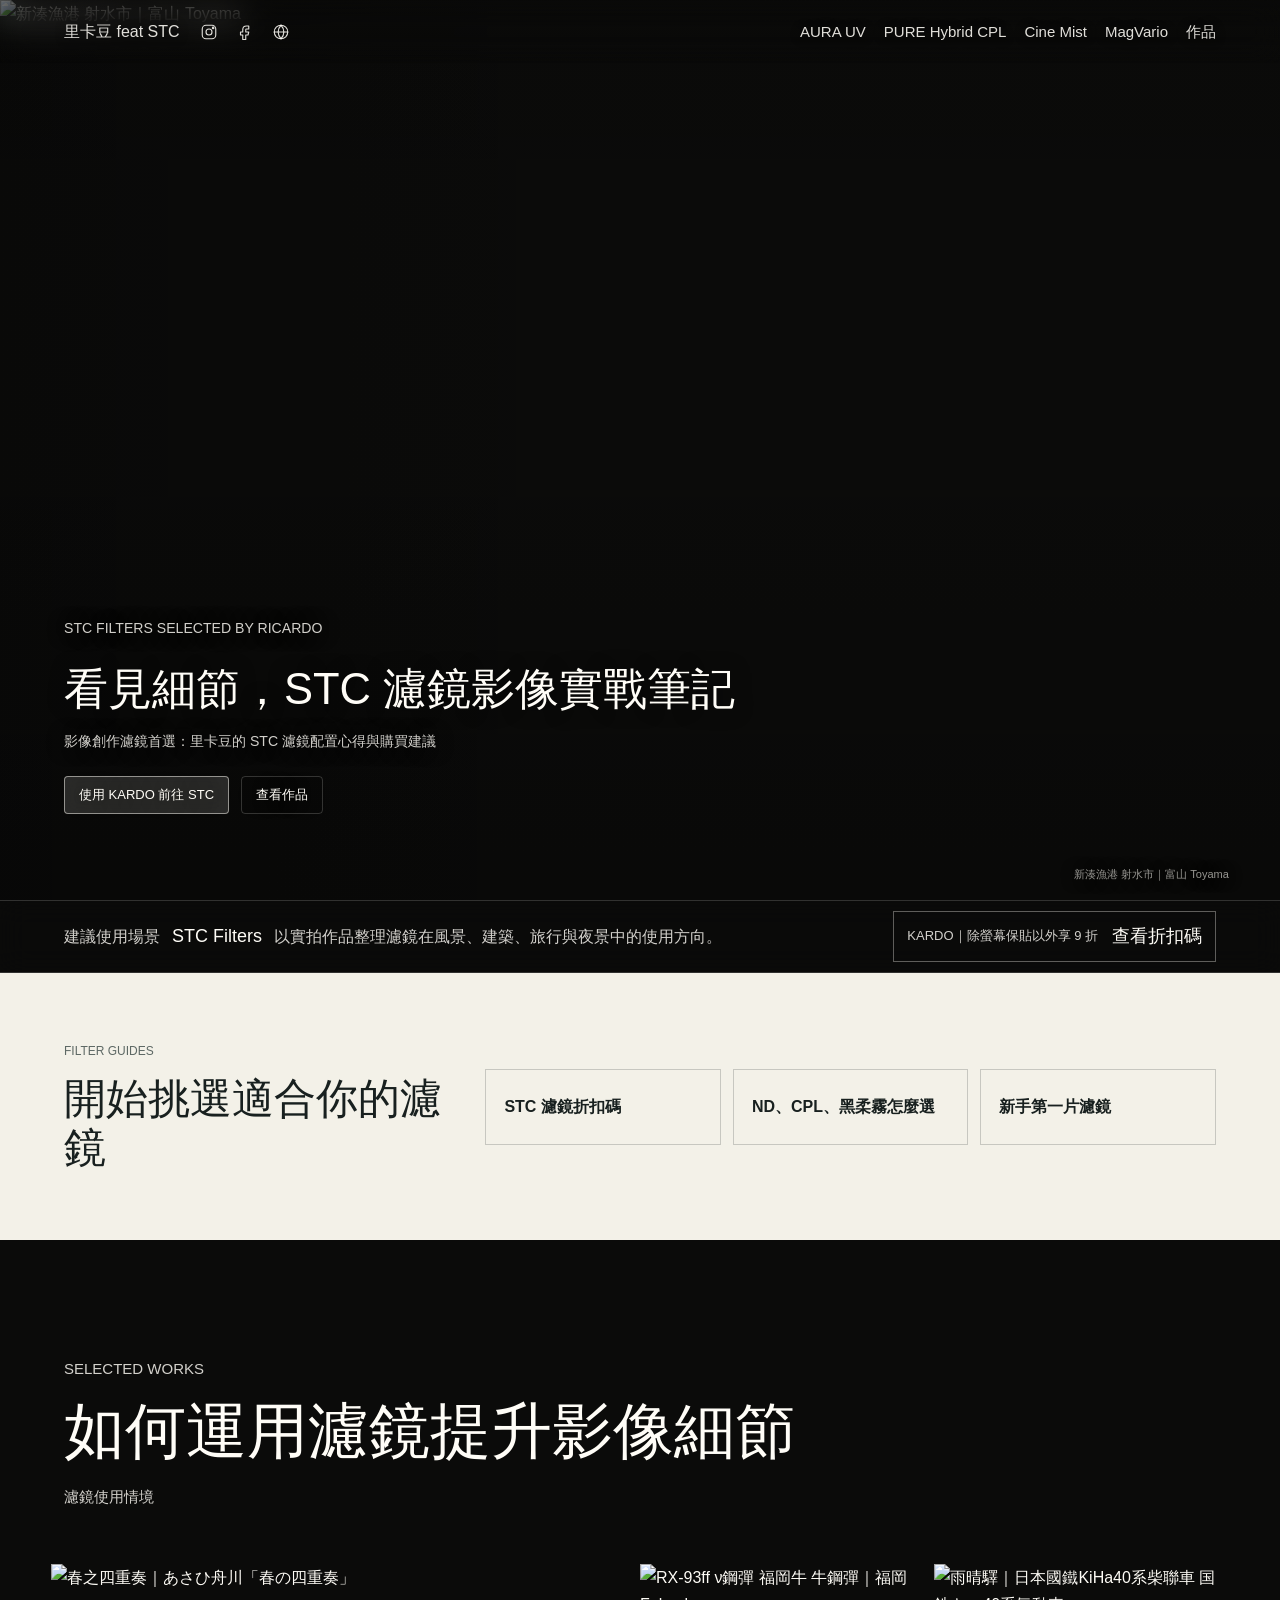
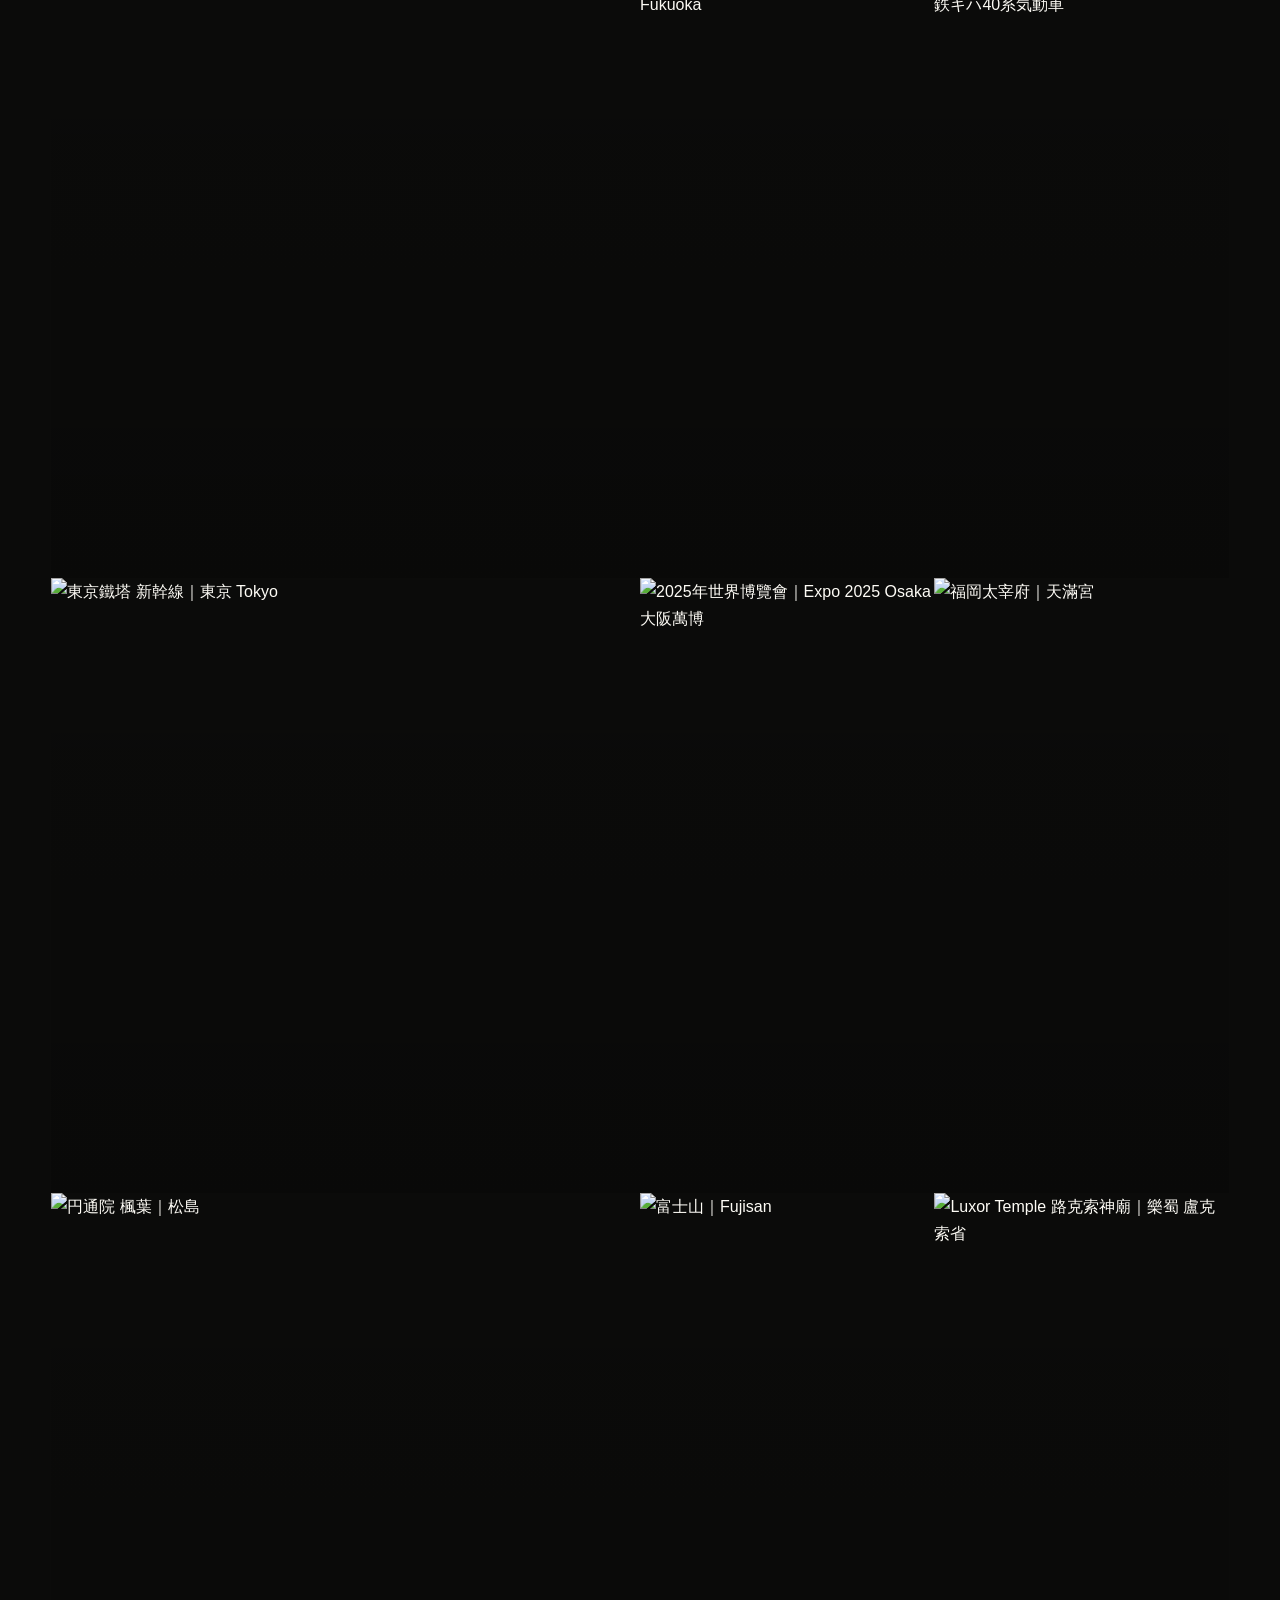
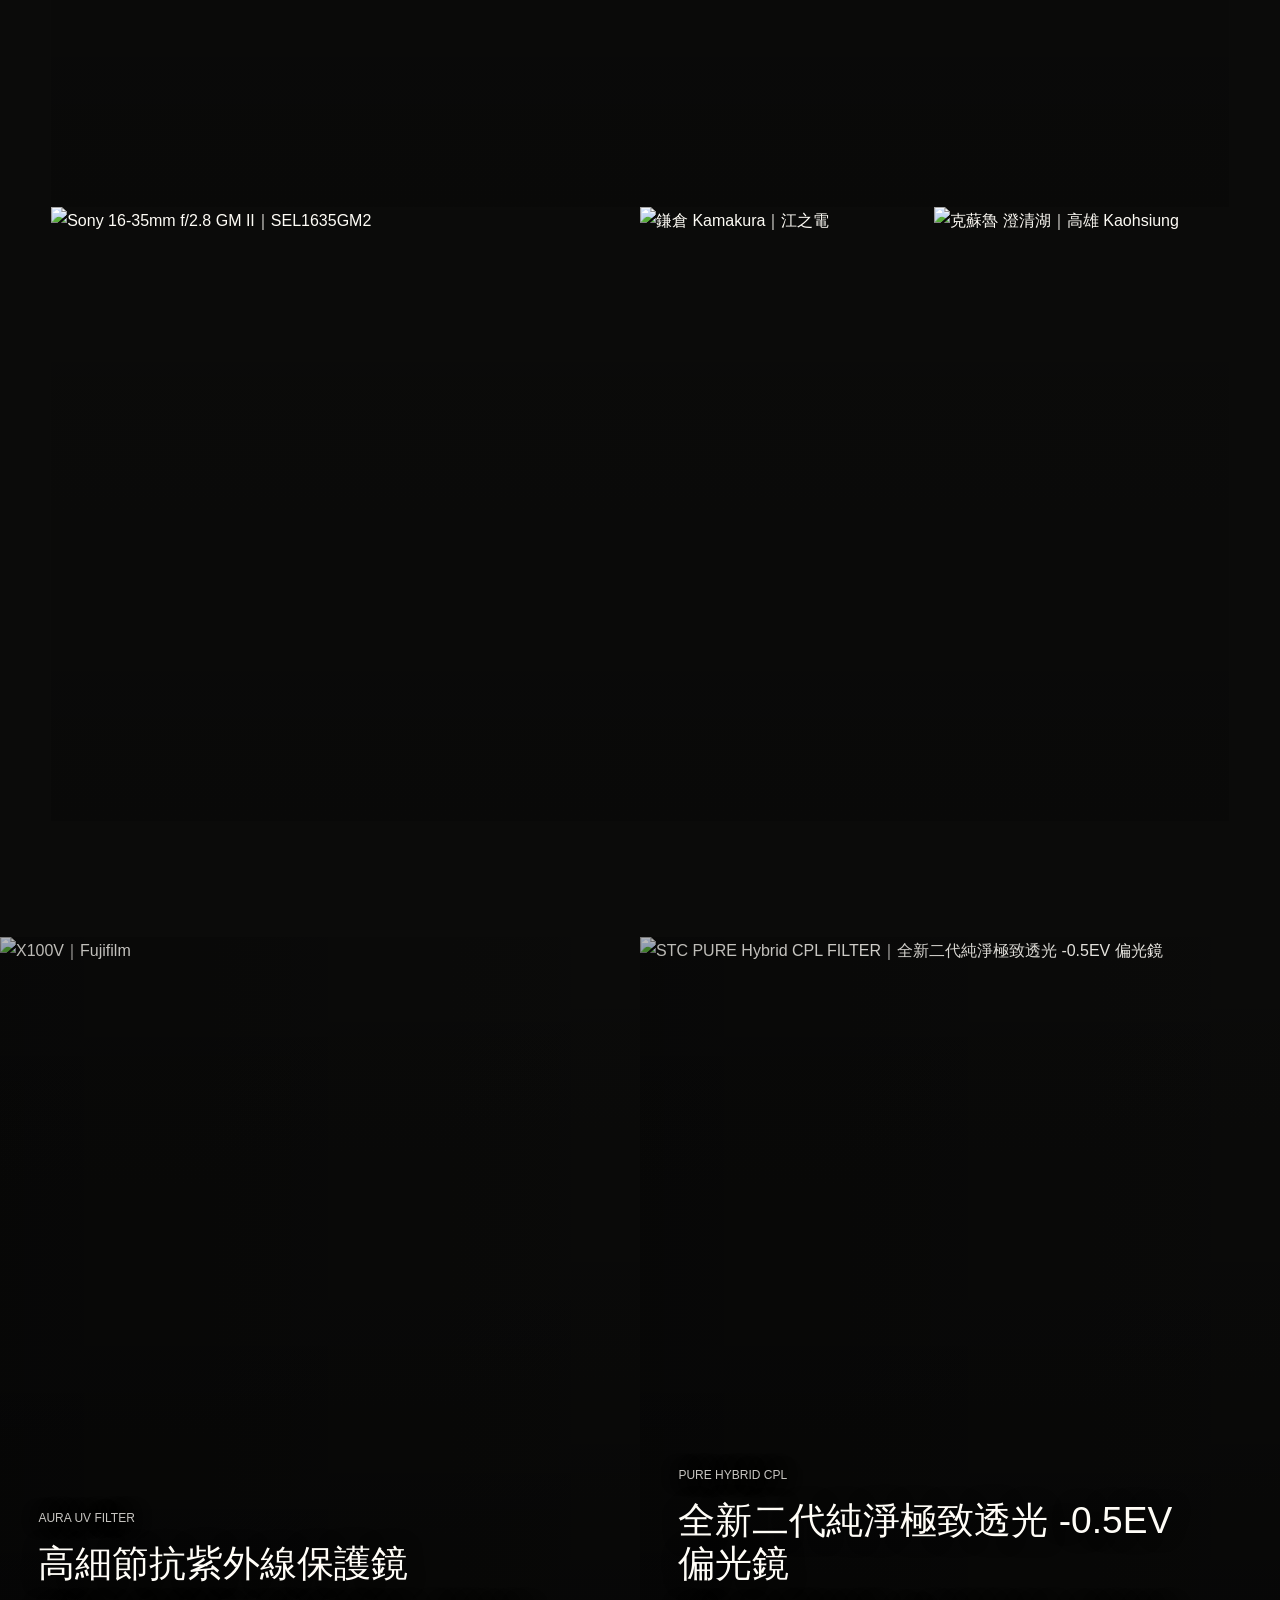
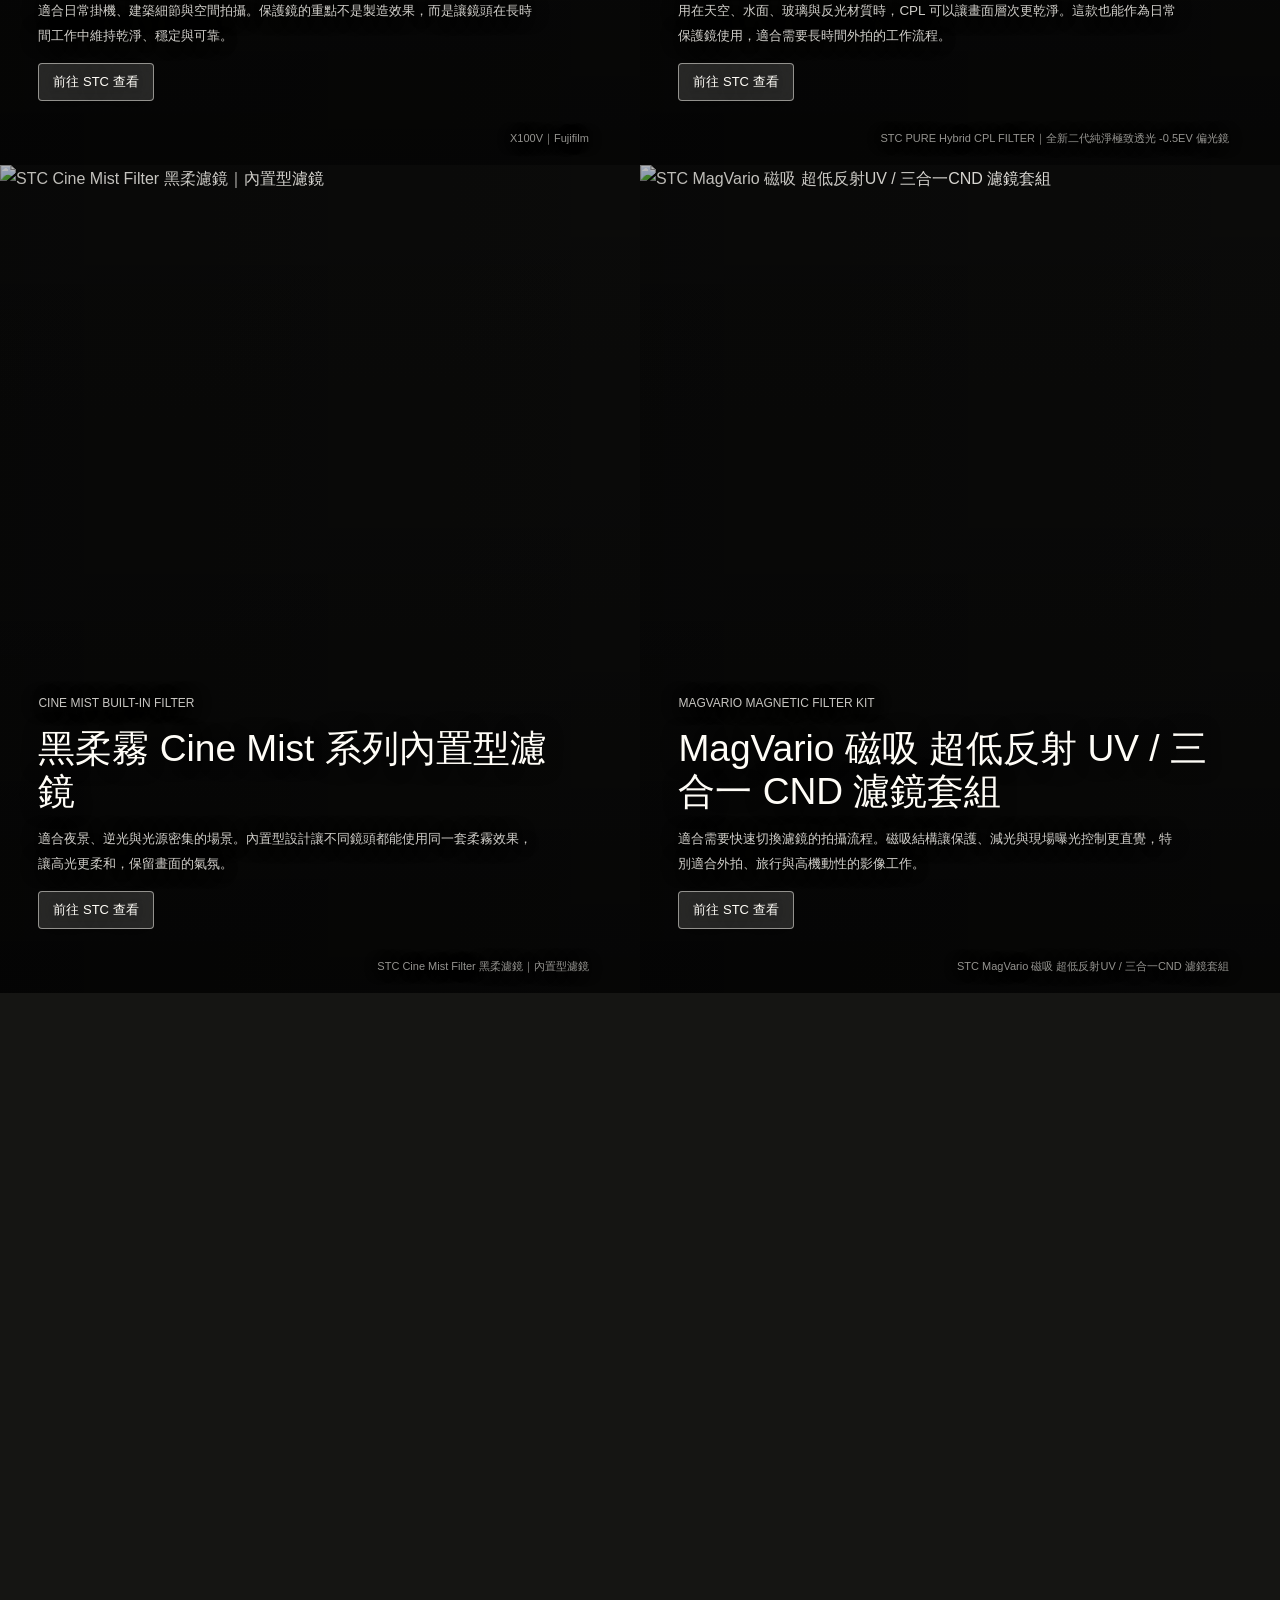
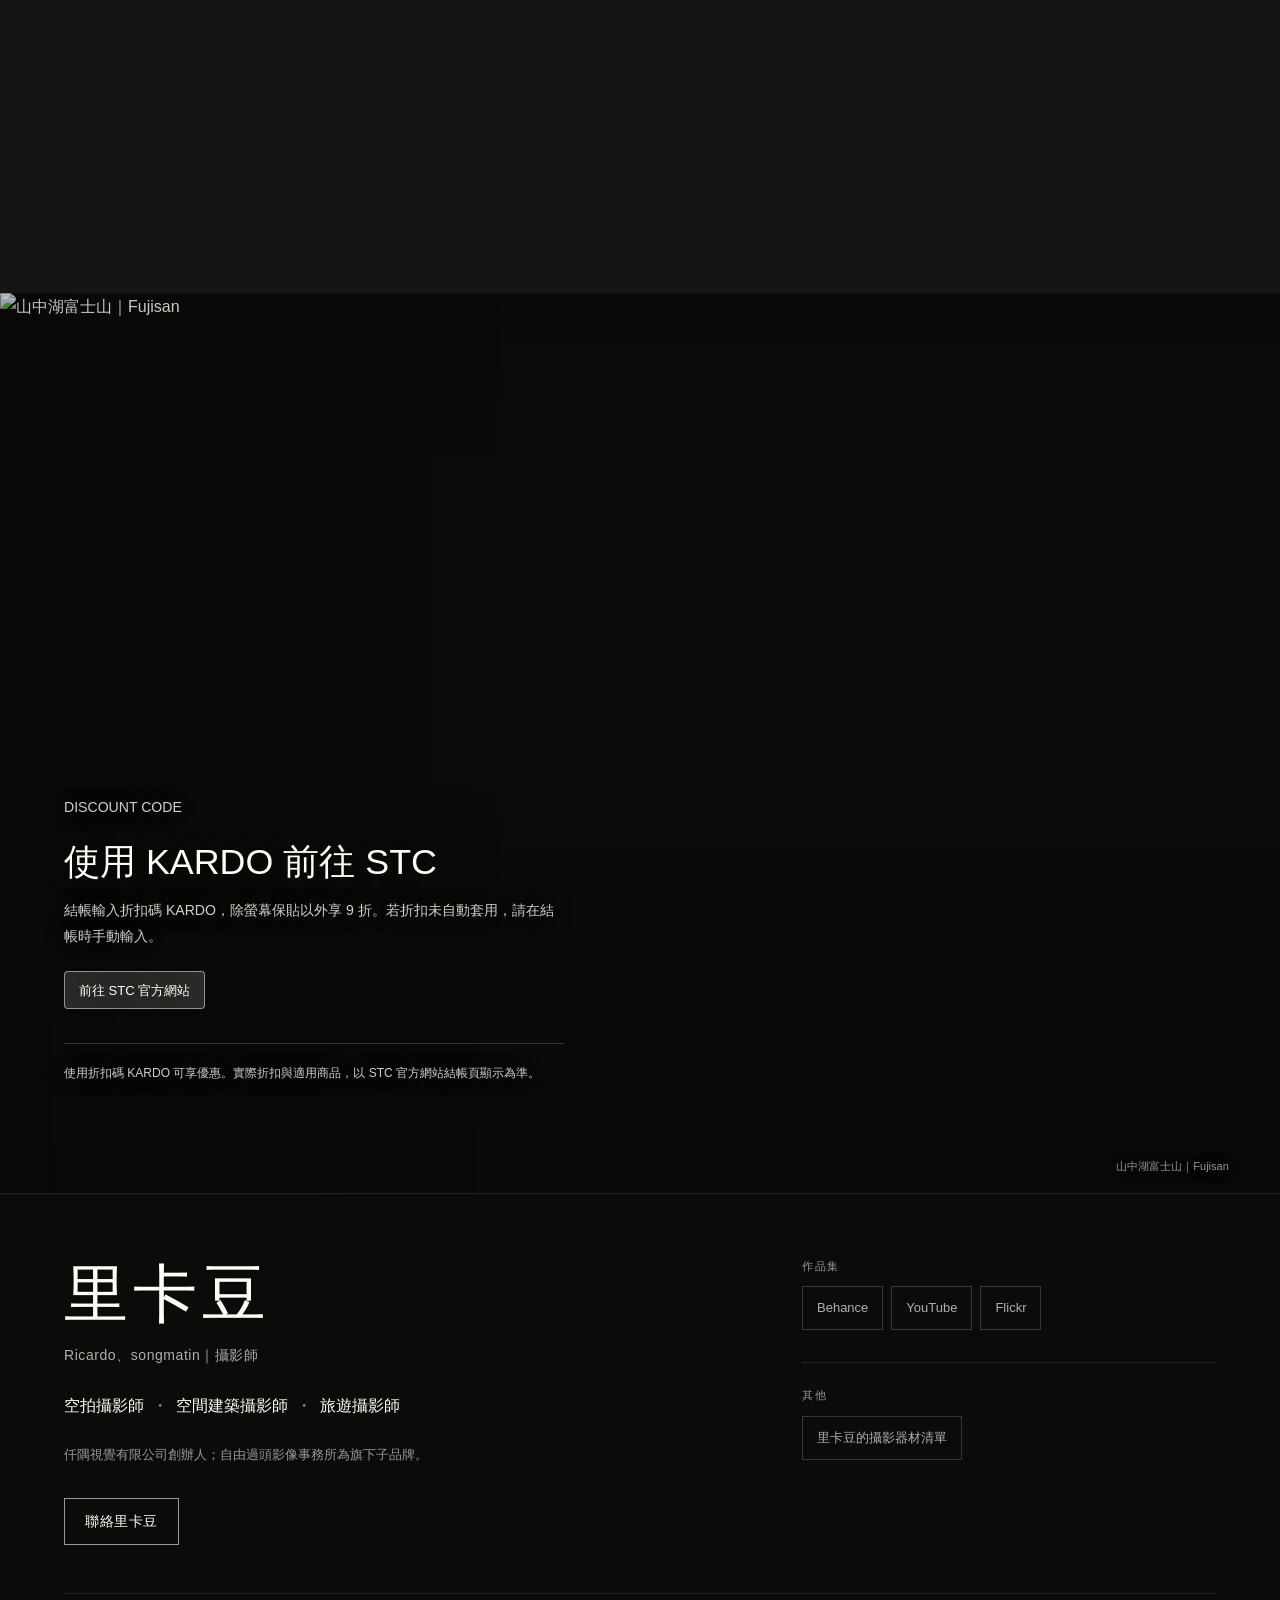
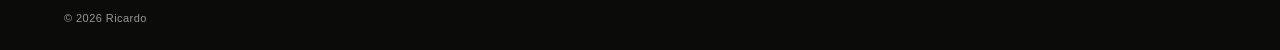
==== commit fd5caa1f: "重新設計網站頁尾版面" ====
--- a/index.html
+++ b/index.html
@@ -349,19 +349,49 @@
     </main>
 
     <footer class="site-footer filter-footer">
-      <p>© 2026 Ricardo</p>
-      <section class="creator-identity" aria-label="創作者與品牌">
-        <p>里卡豆（Ricardo、songmatin）｜攝影師</p>
-        <p>空拍攝影師、空間建築攝影師、旅遊攝影師。</p>
-        <p>仟隅視覺有限公司創辦人；自由過頭影像事務所為旗下子品牌。</p>
-        <a href="https://songmatin.com/info/" rel="noopener" target="_blank">聯絡里卡豆</a>
-      </section>
-      <nav aria-label="作品集與器材">
-        <a href="https://www.behance.net/songmatin?utm_source=filters.songmatin.com&amp;utm_medium=referral&amp;utm_campaign=portfolio" rel="noopener" target="_blank" data-behance-position="footer">作品集：Behance</a>
-        <a href="https://www.youtube.com/channel/UC56BoXrXacavJNXb-asoDWw" rel="noopener" target="_blank">YouTube</a>
-        <a href="https://www.flickr.com/photos/songmatin/" rel="noopener" target="_blank">Flickr</a>
-        <a href="gear.html">里卡豆的攝影器材清單</a>
-      </nav>
+      <!-- Keep this as the first p for the existing year update script. -->
+      <p class="footer-copyright">© 2026 Ricardo</p>
+
+      <div class="footer-inner">
+        <section class="footer-brand-block" aria-label="創作者與品牌">
+          <h2 class="footer-brand">里卡豆</h2>
+          <div class="footer-identity">Ricardo、songmatin｜攝影師</div>
+
+          <div class="footer-specialties" aria-label="攝影專長">
+            <span>空拍攝影師</span>
+            <span aria-hidden="true">・</span>
+            <span>空間建築攝影師</span>
+            <span aria-hidden="true">・</span>
+            <span>旅遊攝影師</span>
+          </div>
+
+          <div class="footer-company">
+            仟隅視覺有限公司創辦人；自由過頭影像事務所為旗下子品牌。
+          </div>
+
+          <a class="footer-contact-button" href="https://songmatin.com/info/" rel="noopener" target="_blank">
+            聯絡里卡豆
+          </a>
+        </section>
+
+        <nav class="footer-links" aria-label="作品集與器材">
+          <div class="footer-links-group">
+            <h3 class="footer-links-label">作品集</h3>
+            <div class="footer-link-list">
+              <a href="https://www.behance.net/songmatin?utm_source=filters.songmatin.com&amp;utm_medium=referral&amp;utm_campaign=portfolio" rel="noopener" target="_blank" data-behance-position="footer">Behance</a>
+              <a href="https://www.youtube.com/channel/UC56BoXrXacavJNXb-asoDWw" rel="noopener" target="_blank">YouTube</a>
+              <a href="https://www.flickr.com/photos/songmatin/" rel="noopener" target="_blank">Flickr</a>
+            </div>
+          </div>
+
+          <div class="footer-links-group footer-links-group--secondary">
+            <h3 class="footer-links-label">其他</h3>
+            <div class="footer-link-list">
+              <a href="gear.html">里卡豆的攝影器材清單</a>
+            </div>
+          </div>
+        </nav>
+      </div>
     </footer>
 
     <script src="assets/js/main.js"></script>
--- a/assets/css/styles.css
+++ b/assets/css/styles.css
@@ -919,10 +919,217 @@
   font-size: 12px !important;
 }
 
-.filter-footer {
-  color: rgba(255, 253, 247, 0.6);
-  background: #0b0b0a;
-  border-top-color: rgba(255, 253, 247, 0.14);
+footer.filter-footer {
+  --footer-bg: #0b0b0a;
+  --footer-primary: #fffdf7;
+  --footer-secondary: rgba(255, 253, 247, 0.68);
+  --footer-muted: rgba(255, 253, 247, 0.58);
+  --footer-line: rgba(255, 253, 247, 0.1);
+  --footer-accent: #c3d0cd;
+
+  display: flex;
+  flex-direction: column;
+  gap: 0;
+  padding: 64px clamp(20px, 5vw, 72px) 24px;
+  color: var(--footer-primary);
+  background: var(--footer-bg);
+  border-top-color: var(--footer-line);
+  font-family: "Noto Sans TC", -apple-system, BlinkMacSystemFont, "Segoe UI", sans-serif;
+  line-height: 1.75;
+}
+
+footer.filter-footer a {
+  color: inherit;
+  text-decoration: none;
+}
+
+footer.filter-footer a:focus-visible {
+  outline: 2px solid var(--footer-accent);
+  outline-offset: 4px;
+}
+
+footer.filter-footer .footer-copyright {
+  order: 2;
+  width: 100%;
+  max-width: 1280px;
+  margin: 48px auto 0;
+  padding-top: 16px;
+  border-top: 1px solid var(--footer-line);
+  color: var(--footer-muted);
+  font-family: Inter, "Helvetica Neue", Arial, sans-serif;
+  font-size: 11px;
+  letter-spacing: 0.04em;
+  line-height: 1.5;
+}
+
+footer.filter-footer .footer-inner {
+  order: 1;
+  display: grid;
+  grid-template-columns: minmax(0, 1.25fr) minmax(280px, 0.75fr);
+  gap: 48px;
+  width: 100%;
+  max-width: 1280px;
+  margin: 0 auto;
+}
+
+footer.filter-footer .footer-brand {
+  max-width: 100%;
+  margin: 0;
+  color: var(--footer-primary);
+  font-size: clamp(38px, 5vw, 64px);
+  font-weight: 500;
+  letter-spacing: 0.08em;
+  line-height: 1.15;
+  text-wrap: balance;
+}
+
+footer.filter-footer .footer-identity {
+  margin-top: 12px;
+  color: var(--footer-secondary);
+  font-family: Inter, "Helvetica Neue", Arial, sans-serif;
+  font-size: 14px;
+  letter-spacing: 0.04em;
+}
+
+footer.filter-footer .footer-specialties {
+  display: flex;
+  flex-wrap: wrap;
+  align-items: center;
+  gap: 4px 8px;
+  margin-top: 24px;
+  color: var(--footer-primary);
+  font-size: 16px;
+  line-height: 1.7;
+}
+
+footer.filter-footer .footer-specialties span:not([aria-hidden]) {
+  white-space: nowrap;
+}
+
+footer.filter-footer .footer-specialties span[aria-hidden="true"] {
+  color: var(--footer-muted);
+}
+
+footer.filter-footer .footer-company {
+  max-width: 560px;
+  margin-top: 24px;
+  color: var(--footer-muted);
+  font-size: 13px;
+  line-height: 1.8;
+  text-wrap: balance;
+}
+
+footer.filter-footer .footer-contact-button {
+  display: inline-flex;
+  align-items: center;
+  justify-content: center;
+  min-height: 44px;
+  margin-top: 32px;
+  padding: 10px 20px;
+  border: 1px solid rgba(255, 253, 247, 0.58);
+  color: var(--footer-primary);
+  font-size: 14px;
+  font-weight: 500;
+  letter-spacing: 0.04em;
+  transition: background-color 180ms ease, border-color 180ms ease, color 180ms ease;
+}
+
+footer.filter-footer .footer-contact-button:hover {
+  border-color: var(--footer-primary);
+  color: var(--footer-bg);
+  background: var(--footer-primary);
+}
+
+footer.filter-footer .footer-links {
+  display: flex;
+  flex-direction: column;
+  gap: 32px;
+  align-self: start;
+}
+
+footer.filter-footer .footer-links-group {
+  display: flex;
+  flex-direction: column;
+  gap: 12px;
+}
+
+footer.filter-footer .footer-links-label {
+  margin: 0;
+  color: var(--footer-muted);
+  font-family: Inter, "Helvetica Neue", Arial, sans-serif;
+  font-size: 11px;
+  font-weight: 400;
+  letter-spacing: 0.14em;
+  line-height: 1.5;
+  text-transform: uppercase;
+}
+
+footer.filter-footer .footer-link-list {
+  display: flex;
+  flex-wrap: wrap;
+  gap: 8px;
+}
+
+footer.filter-footer .footer-link-list a {
+  display: inline-flex;
+  align-items: center;
+  min-height: 44px;
+  padding: 8px 14px;
+  border: 1px solid rgba(255, 253, 247, 0.18);
+  color: var(--footer-secondary);
+  font-size: 13px;
+  line-height: 1.4;
+  transition: border-color 180ms ease, color 180ms ease, background-color 180ms ease;
+}
+
+footer.filter-footer .footer-link-list a:hover {
+  border-color: rgba(255, 253, 247, 0.58);
+  color: var(--footer-primary);
+}
+
+footer.filter-footer .footer-links-group--secondary {
+  padding-top: 24px;
+  border-top: 1px solid var(--footer-line);
+}
+
+@media (max-width: 760px) {
+  footer.filter-footer {
+    padding: 48px 20px 20px;
+  }
+
+  footer.filter-footer .footer-inner {
+    grid-template-columns: 1fr;
+    gap: 40px;
+  }
+
+  footer.filter-footer .footer-links {
+    align-self: start;
+  }
+
+  footer.filter-footer .footer-copyright {
+    margin-top: 40px;
+  }
+}
+
+@media (max-width: 430px) {
+  footer.filter-footer .footer-brand {
+    font-size: 42px;
+  }
+
+  footer.filter-footer .footer-specialties {
+    font-size: 15px;
+  }
+
+  footer.filter-footer .footer-company {
+    max-width: 330px;
+    font-size: 12px;
+  }
+}
+
+@media (prefers-reduced-motion: reduce) {
+  footer.filter-footer * {
+    transition: none !important;
+  }
 }
 
 .photo-board-page {
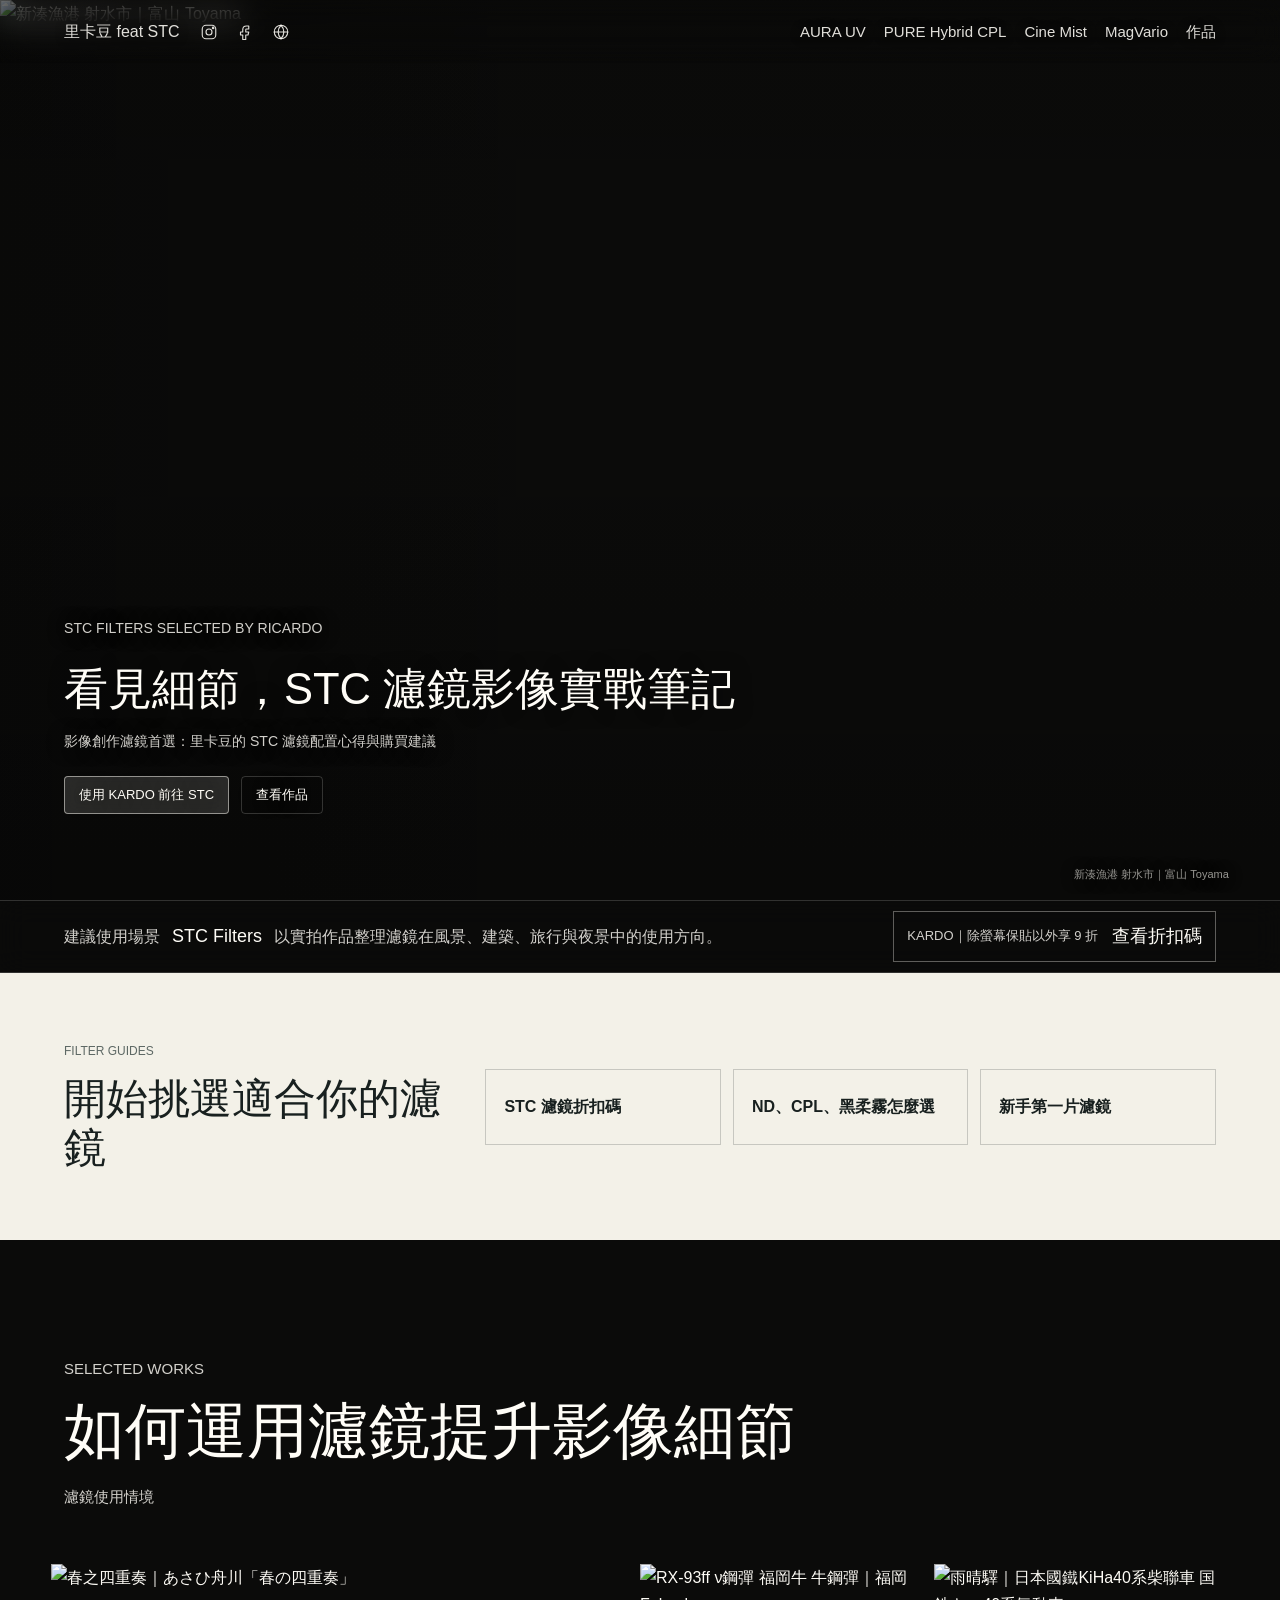
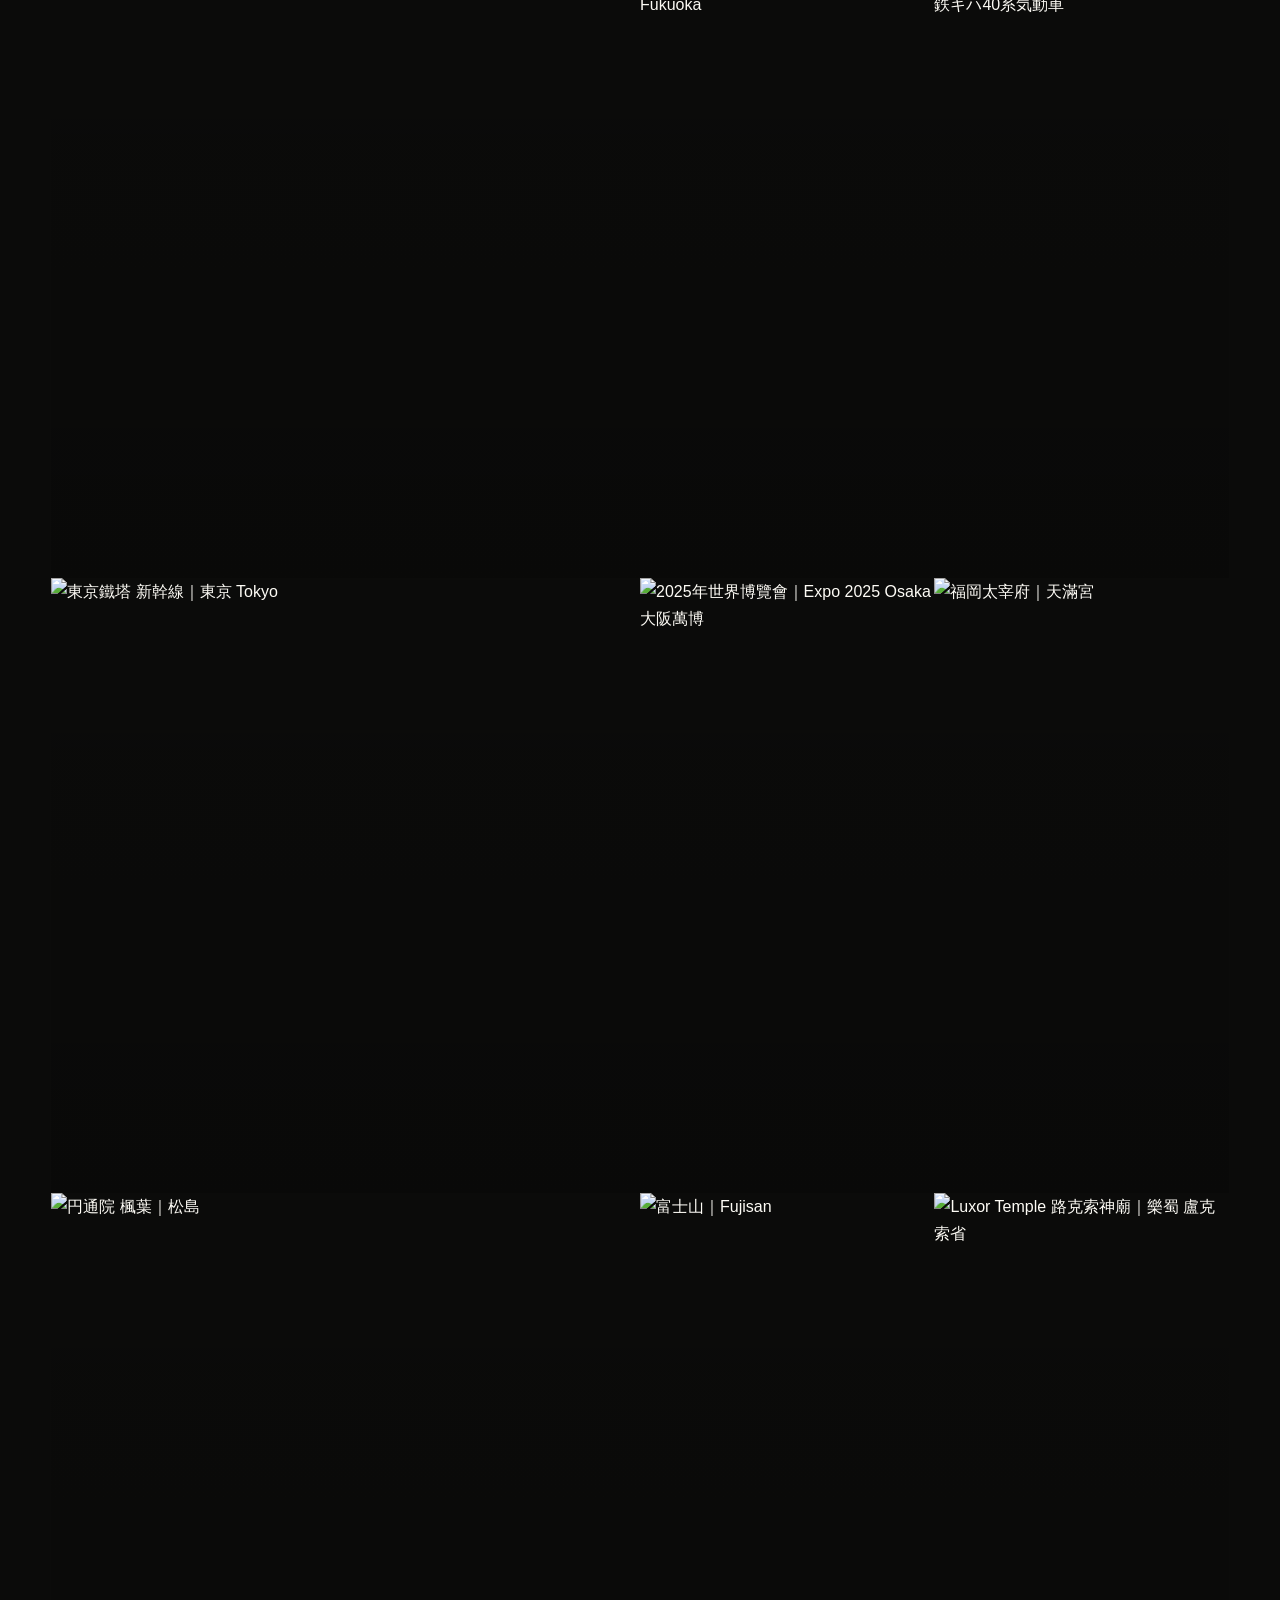
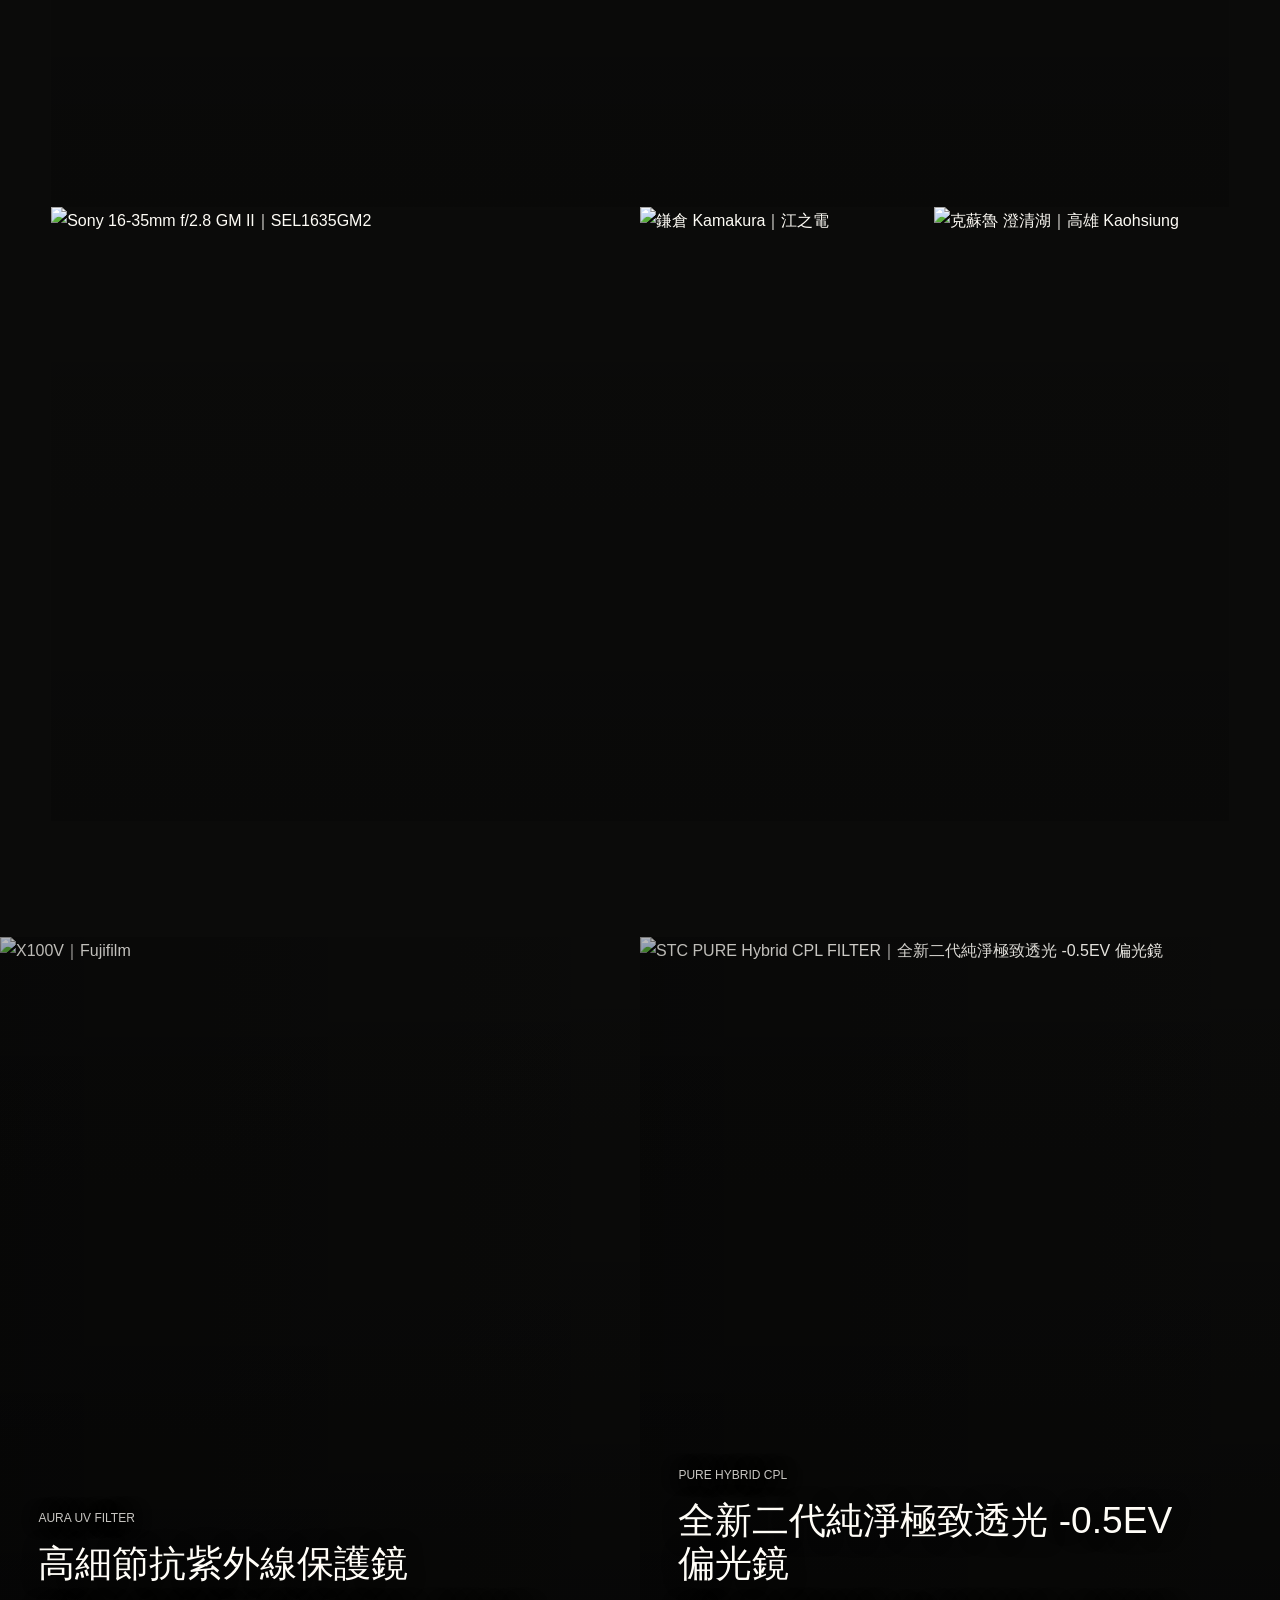
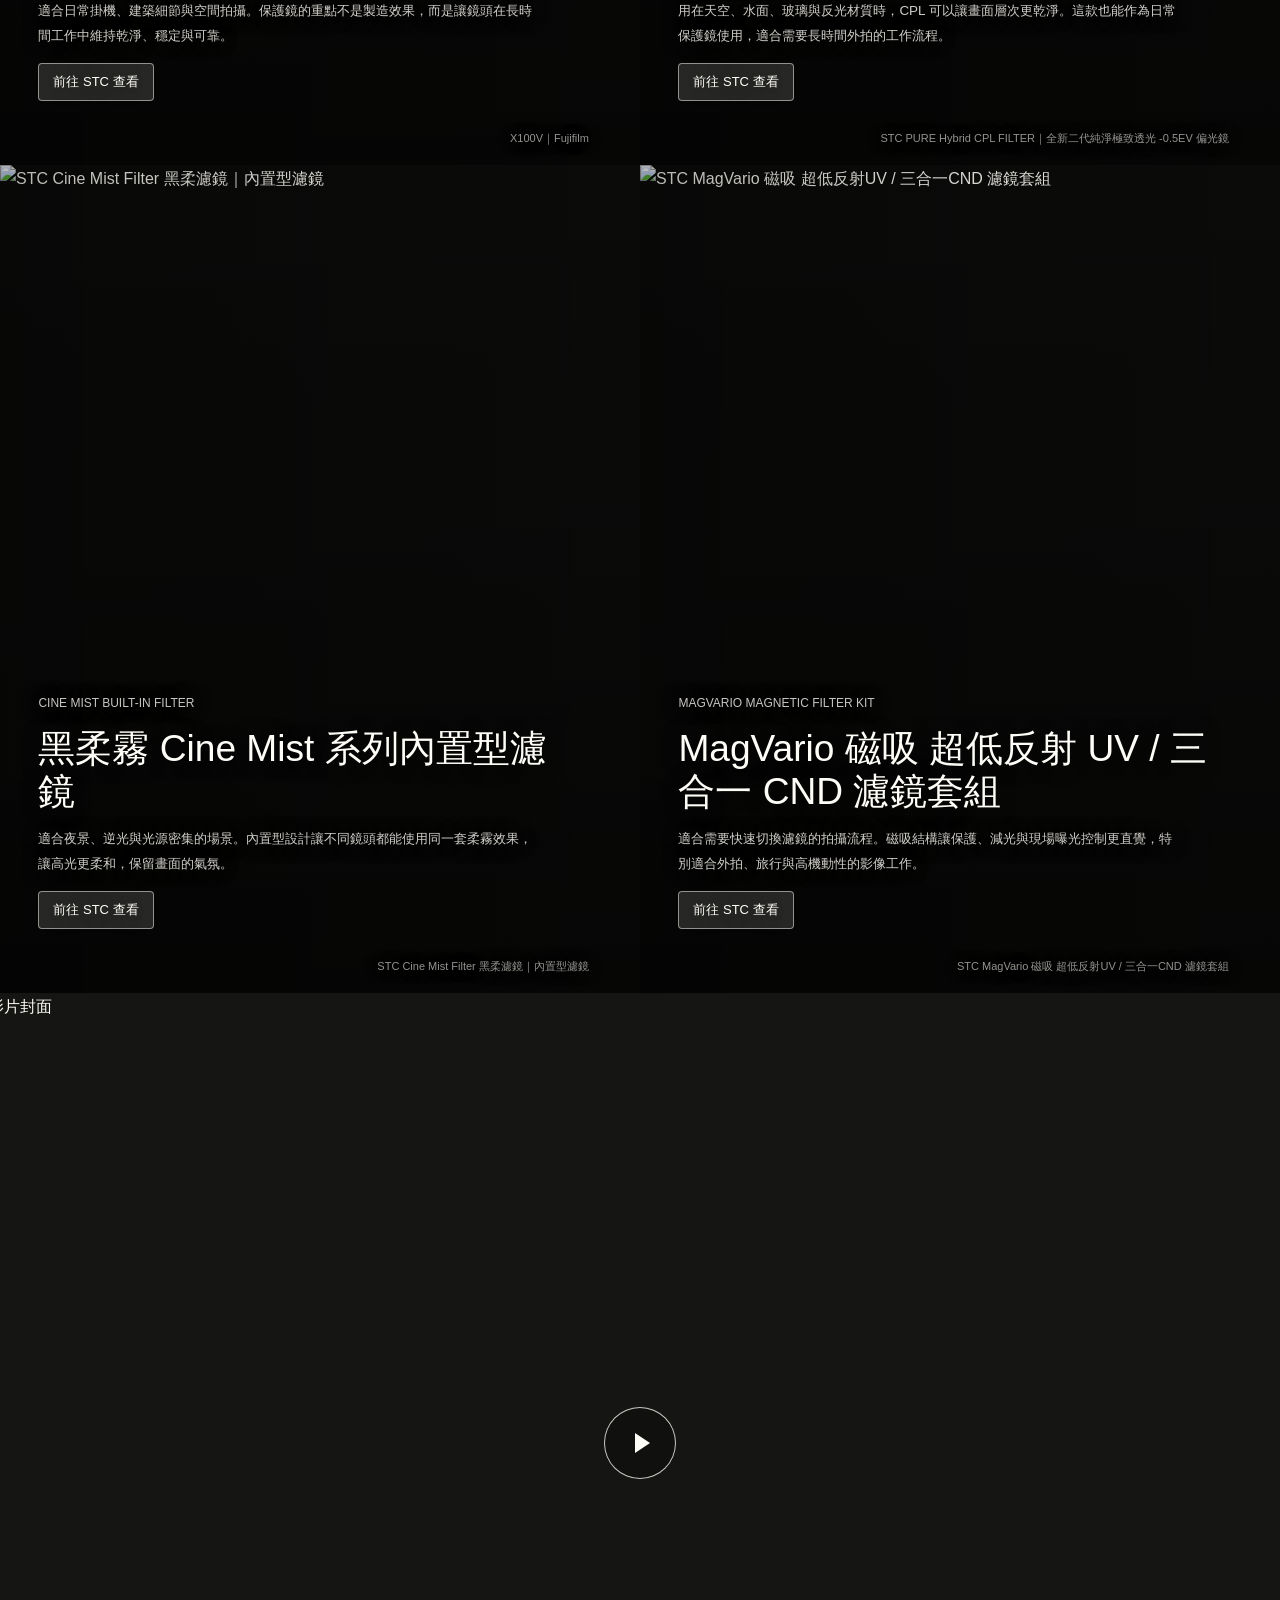
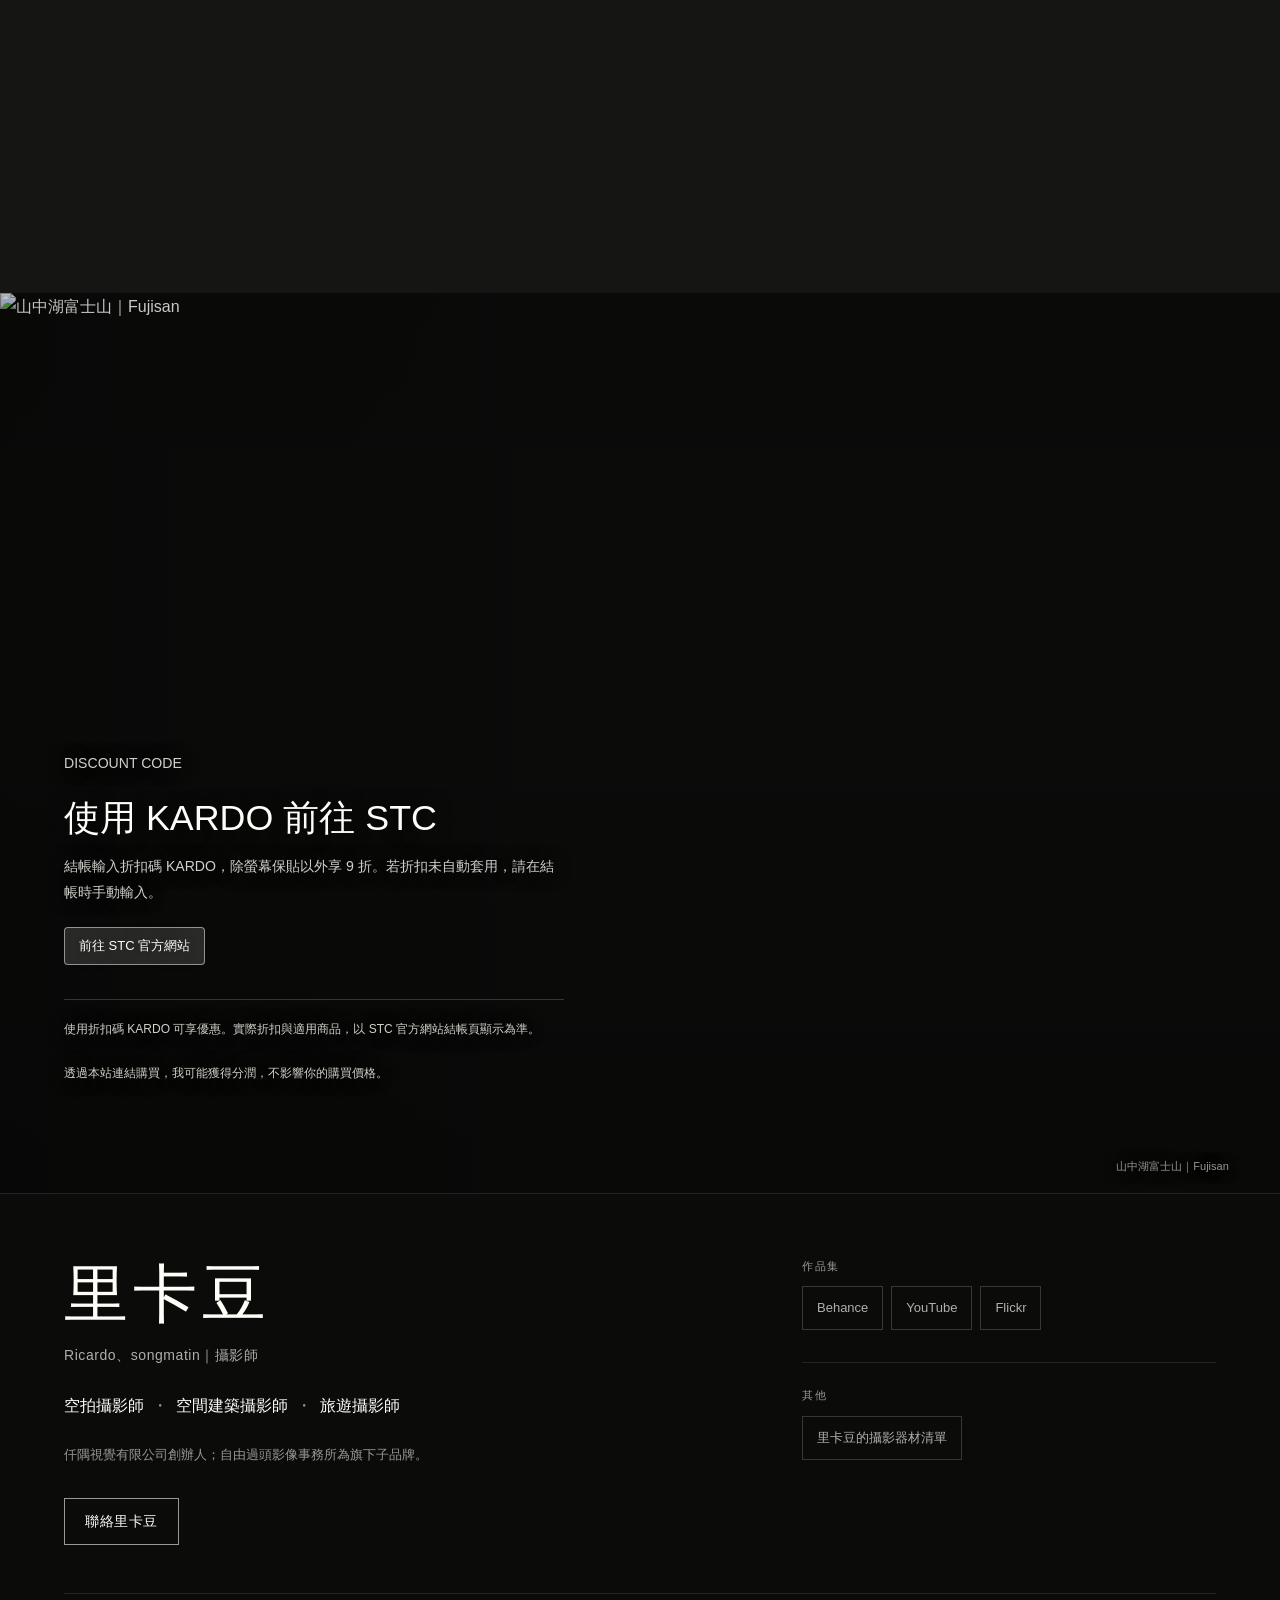
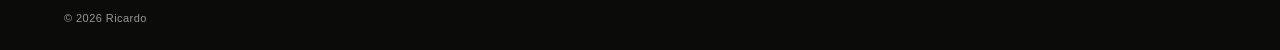
==== commit 5b43eb75: "修正濾鏡導流與媒體載入" ====
--- a/index.html
+++ b/index.html
@@ -120,9 +120,12 @@
         <img
           alt="新湊漁港 射水市｜富山 Toyama"
           class="photo-panel__image"
+          decoding="async"
           fetchpriority="high"
           height="683"
+          sizes="100vw"
           src="https://live.staticflickr.com/65535/55302584686_5efcb80398_b.jpg"
+          srcset="https://live.staticflickr.com/65535/55302584686_5efcb80398_n.jpg 320w, https://live.staticflickr.com/65535/55302584686_5efcb80398_z.jpg 640w, https://live.staticflickr.com/65535/55302584686_5efcb80398_b.jpg 1024w"
           width="1024"
         >
         <div class="photo-panel__shade"></div>
@@ -133,7 +136,7 @@
             影像創作濾鏡首選：里卡豆的 STC 濾鏡配置心得與購買建議
           </p>
           <div class="filter-actions">
-            <a class="filter-button-link" href="https://tw.stcoptics.com/collections/lens-filters-1?pf_t_filter_type=CPL" rel="noopener" target="_blank">使用 KARDO 前往 STC</a>
+            <a class="filter-button-link" href="https://tw.stcoptics.com/discount/KARDO?redirect=%2Fcollections%2Flens-filters-1%3Fpf_t_filter_type%3DCPL%26utm_source%3Dfilters.songmatin.com%26utm_medium%3Dreferral%26utm_campaign%3Dhome" rel="noopener sponsored" target="_blank">使用 KARDO 前往 STC</a>
             <a class="filter-text-link" href="#works">查看作品</a>
           </div>
         </div>
@@ -172,40 +175,40 @@
 
         <div class="filter-gallery">
           <a class="work-photo work-photo--wide" href="https://www.flickr.com/photos/songmatin/55196875797/" rel="noopener" target="_blank">
-            <img alt="春之四重奏｜あさひ舟川「春の四重奏」" height="683" loading="lazy" src="https://live.staticflickr.com/65535/55196875797_984718b0e6_b.jpg" width="1024">
+            <img alt="春之四重奏｜あさひ舟川「春の四重奏」" decoding="async" height="683" loading="lazy" sizes="(max-width: 640px) 100vw, (max-width: 900px) 50vw, 50vw" src="https://live.staticflickr.com/65535/55196875797_984718b0e6_b.jpg" srcset="https://live.staticflickr.com/65535/55196875797_984718b0e6_n.jpg 320w, https://live.staticflickr.com/65535/55196875797_984718b0e6_z.jpg 640w, https://live.staticflickr.com/65535/55196875797_984718b0e6_b.jpg 1024w" width="1024">
           </a>
           <a class="work-photo" href="https://www.flickr.com/photos/songmatin/54733585777/" rel="noopener" target="_blank">
-            <img alt="RX-93ff ν鋼彈 福岡牛 牛鋼彈｜福岡 Fukuoka" height="1024" loading="lazy" src="https://live.staticflickr.com/65535/54733585777_4c562960da_b.jpg" width="683">
+            <img alt="RX-93ff ν鋼彈 福岡牛 牛鋼彈｜福岡 Fukuoka" decoding="async" height="1024" loading="lazy" sizes="(max-width: 640px) 100vw, (max-width: 900px) 50vw, 25vw" src="https://live.staticflickr.com/65535/54733585777_4c562960da_b.jpg" srcset="https://live.staticflickr.com/65535/54733585777_4c562960da_n.jpg 320w, https://live.staticflickr.com/65535/54733585777_4c562960da_z.jpg 640w, https://live.staticflickr.com/65535/54733585777_4c562960da_b.jpg 1024w" width="683">
           </a>
           <a class="work-photo" href="https://www.flickr.com/photos/songmatin/55205184225/" rel="noopener" target="_blank">
-            <img alt="雨晴驛｜日本國鐵KiHa40系柴聯車 国鉄キハ40系気動車" height="1024" loading="lazy" src="https://live.staticflickr.com/65535/55205184225_0babcafd3c_b.jpg" width="683">
+            <img alt="雨晴驛｜日本國鐵KiHa40系柴聯車 国鉄キハ40系気動車" decoding="async" height="1024" loading="lazy" sizes="(max-width: 640px) 100vw, (max-width: 900px) 50vw, 25vw" src="https://live.staticflickr.com/65535/55205184225_0babcafd3c_b.jpg" srcset="https://live.staticflickr.com/65535/55205184225_0babcafd3c_n.jpg 320w, https://live.staticflickr.com/65535/55205184225_0babcafd3c_z.jpg 640w, https://live.staticflickr.com/65535/55205184225_0babcafd3c_b.jpg 1024w" width="683">
           </a>
           <a class="work-photo work-photo--wide" href="https://www.flickr.com/photos/songmatin/54442841206/" rel="noopener" target="_blank">
-            <img alt="東京鐵塔 新幹線｜東京 Tokyo" height="683" loading="lazy" src="https://live.staticflickr.com/65535/54442841206_113a6a8b4c_b.jpg" width="1024">
+            <img alt="東京鐵塔 新幹線｜東京 Tokyo" decoding="async" height="683" loading="lazy" sizes="(max-width: 640px) 100vw, (max-width: 900px) 50vw, 50vw" src="https://live.staticflickr.com/65535/54442841206_113a6a8b4c_b.jpg" srcset="https://live.staticflickr.com/65535/54442841206_113a6a8b4c_n.jpg 320w, https://live.staticflickr.com/65535/54442841206_113a6a8b4c_z.jpg 640w, https://live.staticflickr.com/65535/54442841206_113a6a8b4c_b.jpg 1024w" width="1024">
           </a>
           <a class="work-photo" href="https://www.flickr.com/photos/songmatin/54842652349/" rel="noopener" target="_blank">
-            <img alt="2025年世界博覽會｜Expo 2025 Osaka 大阪萬博" height="1024" loading="lazy" src="https://live.staticflickr.com/65535/54842652349_8865ccbf38_b.jpg" width="683">
+            <img alt="2025年世界博覽會｜Expo 2025 Osaka 大阪萬博" decoding="async" height="1024" loading="lazy" sizes="(max-width: 640px) 100vw, (max-width: 900px) 50vw, 25vw" src="https://live.staticflickr.com/65535/54842652349_8865ccbf38_b.jpg" srcset="https://live.staticflickr.com/65535/54842652349_8865ccbf38_n.jpg 320w, https://live.staticflickr.com/65535/54842652349_8865ccbf38_z.jpg 640w, https://live.staticflickr.com/65535/54842652349_8865ccbf38_b.jpg 1024w" width="683">
           </a>
           <a class="work-photo" href="https://www.flickr.com/photos/songmatin/53478023188/" rel="noopener" target="_blank">
-            <img alt="福岡太宰府｜天滿宮" height="1024" loading="lazy" src="https://live.staticflickr.com/65535/53478023188_fa0241237d_b.jpg" width="683">
+            <img alt="福岡太宰府｜天滿宮" decoding="async" height="1024" loading="lazy" sizes="(max-width: 640px) 100vw, (max-width: 900px) 50vw, 25vw" src="https://live.staticflickr.com/65535/53478023188_fa0241237d_b.jpg" srcset="https://live.staticflickr.com/65535/53478023188_fa0241237d_n.jpg 320w, https://live.staticflickr.com/65535/53478023188_fa0241237d_z.jpg 640w, https://live.staticflickr.com/65535/53478023188_fa0241237d_b.jpg 1024w" width="683">
           </a>
           <a class="work-photo work-photo--wide" href="https://www.flickr.com/photos/songmatin/54005806600/" rel="noopener" target="_blank">
-            <img alt="円通院 楓葉｜松島" height="683" loading="lazy" src="https://live.staticflickr.com/65535/54005806600_535bc7d1ea_b.jpg" width="1024">
+            <img alt="円通院 楓葉｜松島" decoding="async" height="683" loading="lazy" sizes="(max-width: 640px) 100vw, (max-width: 900px) 50vw, 50vw" src="https://live.staticflickr.com/65535/54005806600_535bc7d1ea_b.jpg" srcset="https://live.staticflickr.com/65535/54005806600_535bc7d1ea_n.jpg 320w, https://live.staticflickr.com/65535/54005806600_535bc7d1ea_z.jpg 640w, https://live.staticflickr.com/65535/54005806600_535bc7d1ea_b.jpg 1024w" width="1024">
           </a>
           <a class="work-photo" href="https://www.flickr.com/photos/songmatin/53673336766/" rel="noopener" target="_blank">
-            <img alt="富士山｜Fujisan" height="1024" loading="lazy" src="https://live.staticflickr.com/65535/53673336766_9bebdfc12a_b.jpg" width="683">
+            <img alt="富士山｜Fujisan" decoding="async" height="1024" loading="lazy" sizes="(max-width: 640px) 100vw, (max-width: 900px) 50vw, 25vw" src="https://live.staticflickr.com/65535/53673336766_9bebdfc12a_b.jpg" srcset="https://live.staticflickr.com/65535/53673336766_9bebdfc12a_n.jpg 320w, https://live.staticflickr.com/65535/53673336766_9bebdfc12a_z.jpg 640w, https://live.staticflickr.com/65535/53673336766_9bebdfc12a_b.jpg 1024w" width="683">
           </a>
           <a class="work-photo" href="https://www.flickr.com/photos/songmatin/54655905095/" rel="noopener" target="_blank">
-            <img alt="Luxor Temple 路克索神廟｜樂蜀 盧克索省" height="1024" loading="lazy" src="https://live.staticflickr.com/65535/54655905095_b336fd5017_b.jpg" width="683">
+            <img alt="Luxor Temple 路克索神廟｜樂蜀 盧克索省" decoding="async" height="1024" loading="lazy" sizes="(max-width: 640px) 100vw, (max-width: 900px) 50vw, 25vw" src="https://live.staticflickr.com/65535/54655905095_b336fd5017_b.jpg" srcset="https://live.staticflickr.com/65535/54655905095_b336fd5017_n.jpg 320w, https://live.staticflickr.com/65535/54655905095_b336fd5017_z.jpg 640w, https://live.staticflickr.com/65535/54655905095_b336fd5017_b.jpg 1024w" width="683">
           </a>
           <a class="work-photo work-photo--wide" href="https://www.flickr.com/photos/songmatin/53426323838/" rel="noopener" target="_blank">
-            <img alt="Sony 16-35mm f/2.8 GM II｜SEL1635GM2" height="683" loading="lazy" src="https://live.staticflickr.com/65535/53426323838_05240397a4_b.jpg" width="1024">
+            <img alt="Sony 16-35mm f/2.8 GM II｜SEL1635GM2" decoding="async" height="683" loading="lazy" sizes="(max-width: 640px) 100vw, (max-width: 900px) 50vw, 50vw" src="https://live.staticflickr.com/65535/53426323838_05240397a4_b.jpg" srcset="https://live.staticflickr.com/65535/53426323838_05240397a4_n.jpg 320w, https://live.staticflickr.com/65535/53426323838_05240397a4_z.jpg 640w, https://live.staticflickr.com/65535/53426323838_05240397a4_b.jpg 1024w" width="1024">
           </a>
           <a class="work-photo" href="https://www.flickr.com/photos/songmatin/53359596321/" rel="noopener" target="_blank">
-            <img alt="鎌倉 Kamakura｜江之電" height="683" loading="lazy" src="https://live.staticflickr.com/65535/53359596321_a1b65b2ae6_b.jpg" width="1024">
+            <img alt="鎌倉 Kamakura｜江之電" decoding="async" height="683" loading="lazy" sizes="(max-width: 640px) 100vw, (max-width: 900px) 50vw, 25vw" src="https://live.staticflickr.com/65535/53359596321_a1b65b2ae6_b.jpg" srcset="https://live.staticflickr.com/65535/53359596321_a1b65b2ae6_n.jpg 320w, https://live.staticflickr.com/65535/53359596321_a1b65b2ae6_z.jpg 640w, https://live.staticflickr.com/65535/53359596321_a1b65b2ae6_b.jpg 1024w" width="1024">
           </a>
           <a class="work-photo" href="https://www.flickr.com/photos/songmatin/55095329649/" rel="noopener" target="_blank">
-            <img alt="克蘇魯 澄清湖｜高雄 Kaohsiung" height="1024" loading="lazy" src="https://live.staticflickr.com/65535/55095329649_3c50fbc902_b.jpg" width="683">
+            <img alt="克蘇魯 澄清湖｜高雄 Kaohsiung" decoding="async" height="1024" loading="lazy" sizes="(max-width: 640px) 100vw, (max-width: 900px) 50vw, 25vw" src="https://live.staticflickr.com/65535/55095329649_3c50fbc902_b.jpg" srcset="https://live.staticflickr.com/65535/55095329649_3c50fbc902_n.jpg 320w, https://live.staticflickr.com/65535/55095329649_3c50fbc902_z.jpg 640w, https://live.staticflickr.com/65535/55095329649_3c50fbc902_b.jpg 1024w" width="683">
           </a>
         </div>
       </section>
@@ -220,9 +223,12 @@
             <img
               alt="X100V｜Fujifilm"
               class="product-tile__image"
+              decoding="async"
               height="683"
               loading="lazy"
+              sizes="(max-width: 900px) 100vw, 50vw"
               src="https://live.staticflickr.com/65535/51924158470_ffe03b653c_b.jpg"
+              srcset="https://live.staticflickr.com/65535/51924158470_ffe03b653c_n.jpg 320w, https://live.staticflickr.com/65535/51924158470_ffe03b653c_z.jpg 640w, https://live.staticflickr.com/65535/51924158470_ffe03b653c_b.jpg 1024w"
               width="1024"
             >
             <div class="product-tile__shade"></div>
@@ -232,7 +238,7 @@
               <p>
                 適合日常掛機、建築細節與空間拍攝。保護鏡的重點不是製造效果，而是讓鏡頭在長時間工作中維持乾淨、穩定與可靠。
               </p>
-              <a class="filter-button-link" href="https://tw.stcoptics.com/collections/lens-filters-1/products/%E9%AB%98%E7%B4%B0%E7%AF%80%E6%8A%97%E7%B4%AB%E5%A4%96%E7%B7%9A%E4%BF%9D%E8%AD%B7%E9%8F%A1-aura-uv-filter" rel="noopener" target="_blank">前往 STC 查看</a>
+              <a class="filter-button-link" href="https://tw.stcoptics.com/discount/KARDO?redirect=%2Fcollections%2Flens-filters-1%2Fproducts%2F%E9%AB%98%E7%B4%B0%E7%AF%80%E6%8A%97%E7%B4%AB%E5%A4%96%E7%B7%9A%E4%BF%9D%E8%AD%B7%E9%8F%A1-aura-uv-filter%3Futm_source%3Dfilters.songmatin.com%26utm_medium%3Dreferral%26utm_campaign%3Dhome" rel="noopener sponsored" target="_blank">前往 STC 查看</a>
             </div>
           </article>
 
@@ -243,9 +249,12 @@
             <img
               alt="STC PURE Hybrid CPL FILTER｜全新二代純淨極致透光 -0.5EV 偏光鏡"
               class="product-tile__image"
+              decoding="async"
               height="683"
               loading="lazy"
+              sizes="(max-width: 900px) 100vw, 50vw"
               src="https://live.staticflickr.com/65535/54654932397_5b93fe6d4f_b.jpg"
+              srcset="https://live.staticflickr.com/65535/54654932397_5b93fe6d4f_n.jpg 320w, https://live.staticflickr.com/65535/54654932397_5b93fe6d4f_z.jpg 640w, https://live.staticflickr.com/65535/54654932397_5b93fe6d4f_b.jpg 1024w"
               width="1024"
             >
             <div class="product-tile__shade"></div>
@@ -255,7 +264,7 @@
               <p>
                 用在天空、水面、玻璃與反光材質時，CPL 可以讓畫面層次更乾淨。這款也能作為日常保護鏡使用，適合需要長時間外拍的工作流程。
               </p>
-              <a class="filter-button-link" href="https://tw.stcoptics.com/collections/lens-filters-1/products/%E6%A5%B5%E8%87%B4%E9%80%8F%E5%85%89%E5%81%8F%E5%85%89%E9%8F%A1-hybrid-circular-polarizer-cpl-filter" rel="noopener" target="_blank">前往 STC 查看</a>
+              <a class="filter-button-link" href="https://tw.stcoptics.com/discount/KARDO?redirect=%2Fcollections%2Flens-filters-1%2Fproducts%2F%E6%A5%B5%E8%87%B4%E9%80%8F%E5%85%89%E5%81%8F%E5%85%89%E9%8F%A1-hybrid-circular-polarizer-cpl-filter%3Futm_source%3Dfilters.songmatin.com%26utm_medium%3Dreferral%26utm_campaign%3Dhome" rel="noopener sponsored" target="_blank">前往 STC 查看</a>
             </div>
           </article>
         </div>
@@ -268,9 +277,12 @@
             <img
               alt="STC Cine Mist Filter 黑柔濾鏡｜內置型濾鏡"
               class="product-tile__image"
+              decoding="async"
               height="683"
               loading="lazy"
+              sizes="(max-width: 900px) 100vw, 50vw"
               src="https://live.staticflickr.com/65535/53695231899_399fba305d_b.jpg"
+              srcset="https://live.staticflickr.com/65535/53695231899_399fba305d_n.jpg 320w, https://live.staticflickr.com/65535/53695231899_399fba305d_z.jpg 640w, https://live.staticflickr.com/65535/53695231899_399fba305d_b.jpg 1024w"
               width="1024"
             >
             <div class="product-tile__shade"></div>
@@ -280,7 +292,7 @@
               <p>
                 適合夜景、逆光與光源密集的場景。內置型設計讓不同鏡頭都能使用同一套柔霧效果，讓高光更柔和，保留畫面的氣氛。
               </p>
-              <a class="filter-button-link" href="https://tw.stcoptics.com/collections/clip-filters?pf_t_filter_type=Sensor+Protector" rel="noopener" target="_blank">前往 STC 查看</a>
+              <a class="filter-button-link" href="https://tw.stcoptics.com/discount/KARDO?redirect=%2Fcollections%2Fclip-filters%3Fpf_t_filter_type%3DSensor%2BProtector%26utm_source%3Dfilters.songmatin.com%26utm_medium%3Dreferral%26utm_campaign%3Dhome" rel="noopener sponsored" target="_blank">前往 STC 查看</a>
             </div>
           </article>
 
@@ -291,9 +303,12 @@
             <img
               alt="STC MagVario 磁吸 超低反射UV / 三合一CND 濾鏡套組"
               class="product-tile__image"
+              decoding="async"
               height="683"
               loading="lazy"
+              sizes="(max-width: 900px) 100vw, 50vw"
               src="https://live.staticflickr.com/65535/55321300629_c3fa96f844_b.jpg"
+              srcset="https://live.staticflickr.com/65535/55321300629_c3fa96f844_n.jpg 320w, https://live.staticflickr.com/65535/55321300629_c3fa96f844_z.jpg 640w, https://live.staticflickr.com/65535/55321300629_c3fa96f844_b.jpg 1024w"
               width="1024"
             >
             <div class="product-tile__shade"></div>
@@ -303,21 +318,26 @@
               <p>
                 適合需要快速切換濾鏡的拍攝流程。磁吸結構讓保護、減光與現場曝光控制更直覺，特別適合外拍、旅行與高機動性的影像工作。
               </p>
-              <a class="filter-button-link" href="https://tw.stcoptics.com/products/magvario-cnd-uv?variant=47754580525304" rel="noopener" target="_blank">前往 STC 查看</a>
+              <a class="filter-button-link" href="https://tw.stcoptics.com/discount/KARDO?redirect=%2Fproducts%2Fmagvario-cnd-uv%3Fvariant%3D47754580525304%26utm_source%3Dfilters.songmatin.com%26utm_medium%3Dreferral%26utm_campaign%3Dhome" rel="noopener sponsored" target="_blank">前往 STC 查看</a>
             </div>
           </article>
         </div>
       </section>
 
       <section class="filter-video-section" aria-label="濾鏡拍攝影片">
-        <div class="filter-video-frame" aria-label="16:9 影片模組">
-          <iframe
-            allow="accelerometer; autoplay; clipboard-write; encrypted-media; gyroscope; picture-in-picture; web-share"
-            allowfullscreen
+        <div class="filter-video-frame" data-video-id="e4DEZ2uZVGM" aria-label="16:9 影片模組">
+          <img
+            alt="STC 濾鏡拍攝現場影片封面"
+            class="filter-video-poster"
+            decoding="async"
+            height="720"
             loading="lazy"
-            src="https://www.youtube.com/embed/e4DEZ2uZVGM?autoplay=1&amp;mute=1&amp;loop=1&amp;playlist=e4DEZ2uZVGM&amp;playsinline=1&amp;rel=0"
-            title="STC 濾鏡拍攝現場影片"
-          ></iframe>
+            src="https://i.ytimg.com/vi/e4DEZ2uZVGM/maxresdefault.jpg"
+            width="1280"
+          >
+          <button class="filter-video-play" type="button" aria-label="播放影片">
+            <span aria-hidden="true"></span>
+          </button>
         </div>
       </section>
 
@@ -328,9 +348,12 @@
         <img
           alt="山中湖富士山｜Fujisan"
           class="photo-panel__image"
+          decoding="async"
           height="683"
           loading="lazy"
+          sizes="100vw"
           src="https://live.staticflickr.com/65535/53120856798_00b1226a89_b.jpg"
+          srcset="https://live.staticflickr.com/65535/53120856798_00b1226a89_n.jpg 320w, https://live.staticflickr.com/65535/53120856798_00b1226a89_z.jpg 640w, https://live.staticflickr.com/65535/53120856798_00b1226a89_b.jpg 1024w"
           width="1024"
         >
         <div class="photo-panel__shade"></div>
@@ -340,9 +363,12 @@
           <p>
             結帳輸入折扣碼 KARDO，除螢幕保貼以外享 9 折。若折扣未自動套用，請在結帳時手動輸入。
           </p>
-          <a class="filter-button-link" href="https://tw.stcoptics.com/collections/lens-filters-1?pf_t_filter_type=CPL" rel="noopener" target="_blank">前往 STC 官方網站</a>
+          <a class="filter-button-link" href="https://tw.stcoptics.com/discount/KARDO?redirect=%2Fcollections%2Flens-filters-1%3Fpf_t_filter_type%3DCPL%26utm_source%3Dfilters.songmatin.com%26utm_medium%3Dreferral%26utm_campaign%3Dhome" rel="noopener sponsored" target="_blank">前往 STC 官方網站</a>
           <p class="affiliate-note">
             使用折扣碼 KARDO 可享優惠。實際折扣與適用商品，以 STC 官方網站結帳頁顯示為準。
+          </p>
+          <p class="affiliate-disclosure">
+            透過本站連結購買，我可能獲得分潤，不影響你的購買價格。
           </p>
         </div>
       </section>
--- a/assets/css/styles.css
+++ b/assets/css/styles.css
@@ -786,15 +786,19 @@
 
 .filter-video-frame {
   position: absolute;
-  inset: 0;
-  width: 100%;
-  height: 100%;
+  top: 50%;
+  left: 50%;
+  width: max(100vw, 177.78svh);
+  height: auto;
+  aspect-ratio: 16 / 9;
   overflow: hidden;
   background: #151513;
+  transform: translate(-50%, -50%);
 }
 
 .filter-video-frame img,
-.filter-video-frame video {
+.filter-video-frame video,
+.filter-video-frame iframe {
   position: absolute;
   inset: 0;
   width: 100%;
@@ -803,14 +807,42 @@
   object-fit: cover;
 }
 
-.filter-video-frame iframe {
+.filter-video-play {
   position: absolute;
   top: 50%;
   left: 50%;
-  width: max(100vw, 177.78svh);
-  height: max(56.25vw, 100svh);
-  border: 0;
+  z-index: 1;
+  display: grid;
+  width: 72px;
+  height: 72px;
+  padding: 0;
+  place-items: center;
+  border: 1px solid rgba(255, 253, 247, 0.78);
+  border-radius: 50%;
+  background: rgba(11, 11, 10, 0.46);
+  cursor: pointer;
   transform: translate(-50%, -50%);
+  transition: background-color 180ms ease, border-color 180ms ease, transform 180ms ease;
+}
+
+.filter-video-play span {
+  width: 0;
+  height: 0;
+  margin-left: 5px;
+  border-top: 10px solid transparent;
+  border-bottom: 10px solid transparent;
+  border-left: 15px solid #fffdf7;
+}
+
+.filter-video-play:hover {
+  border-color: #fffdf7;
+  background: rgba(11, 11, 10, 0.72);
+  transform: translate(-50%, -50%) scale(1.04);
+}
+
+.filter-video-play:focus-visible {
+  outline: 2px solid #c3d0cd;
+  outline-offset: 5px;
 }
 
 .filter-gallery-section {
@@ -919,6 +951,14 @@
   font-size: 12px !important;
 }
 
+.affiliate-disclosure {
+  margin-top: 10px;
+  color: var(--filter-subtle);
+  font-size: 12px !important;
+  font-weight: 300;
+  line-height: 1.7;
+}
+
 footer.filter-footer {
   --footer-bg: #0b0b0a;
   --footer-primary: #fffdf7;
